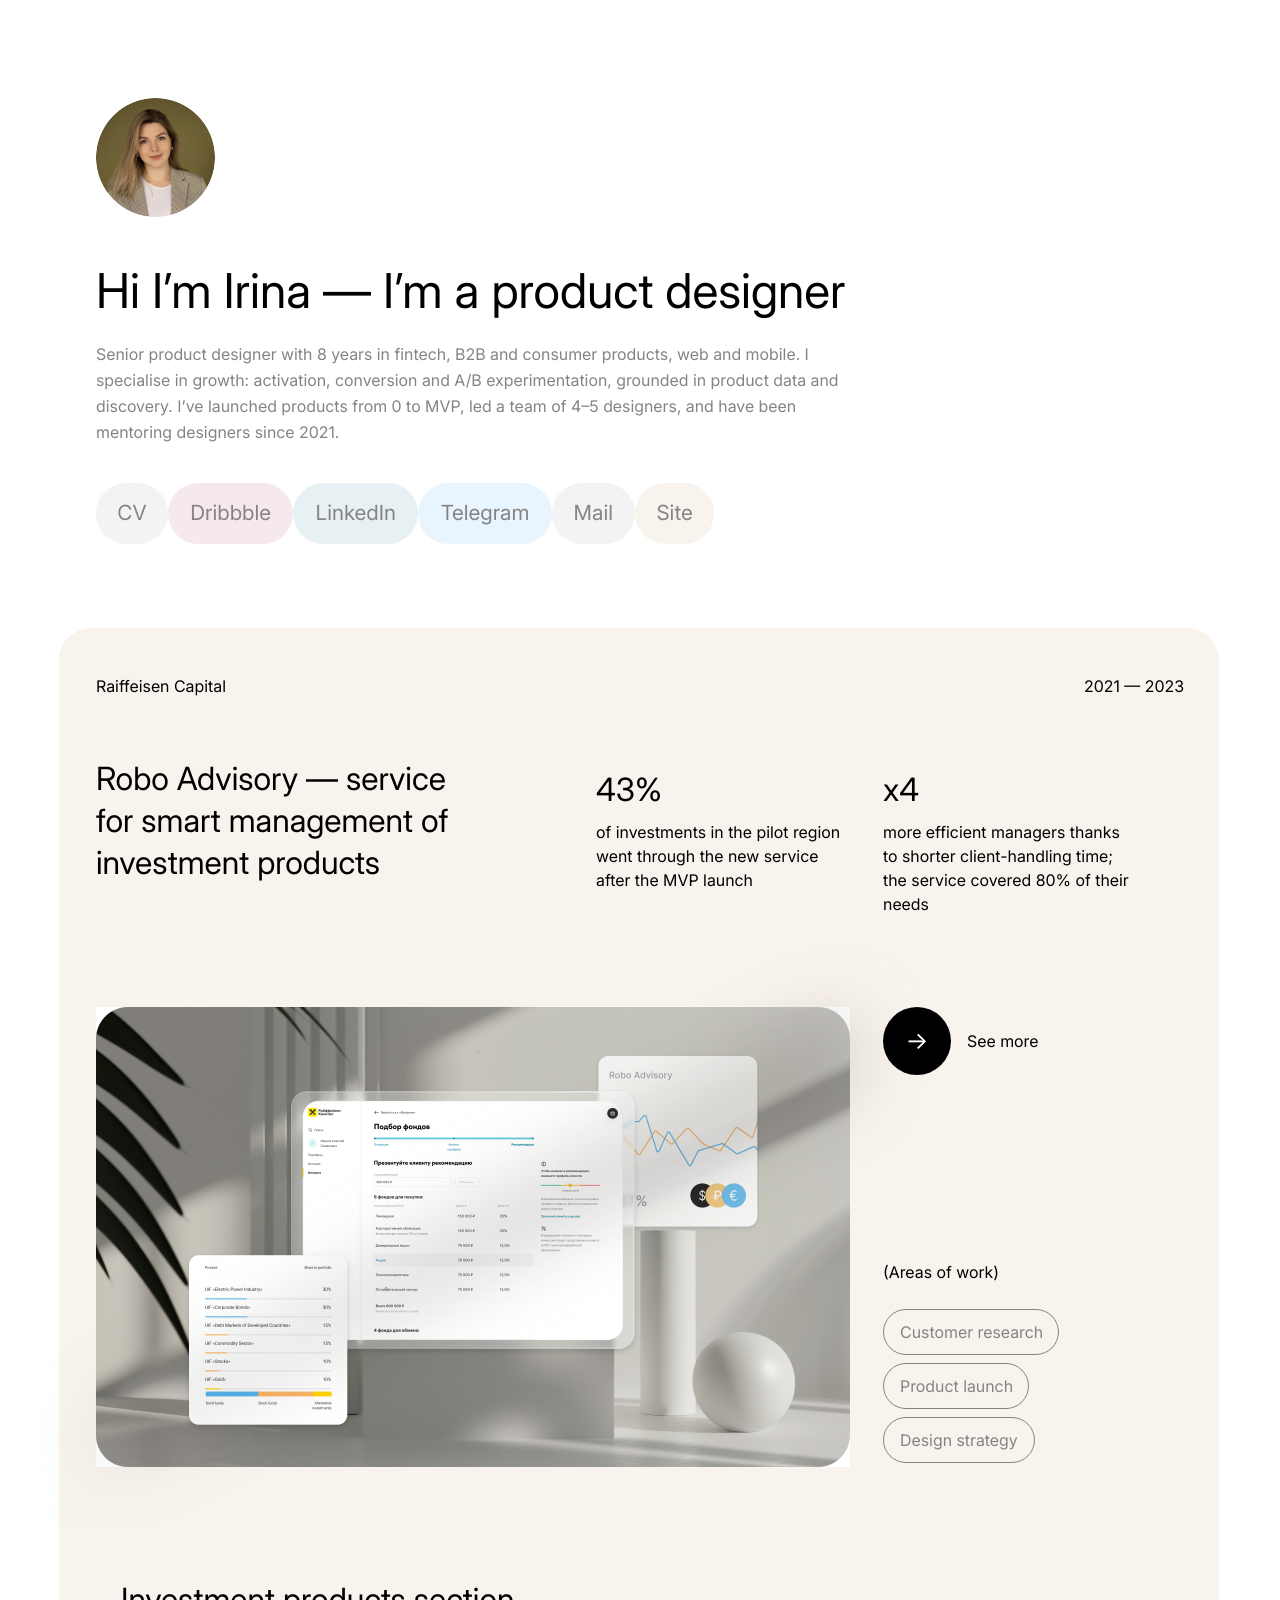
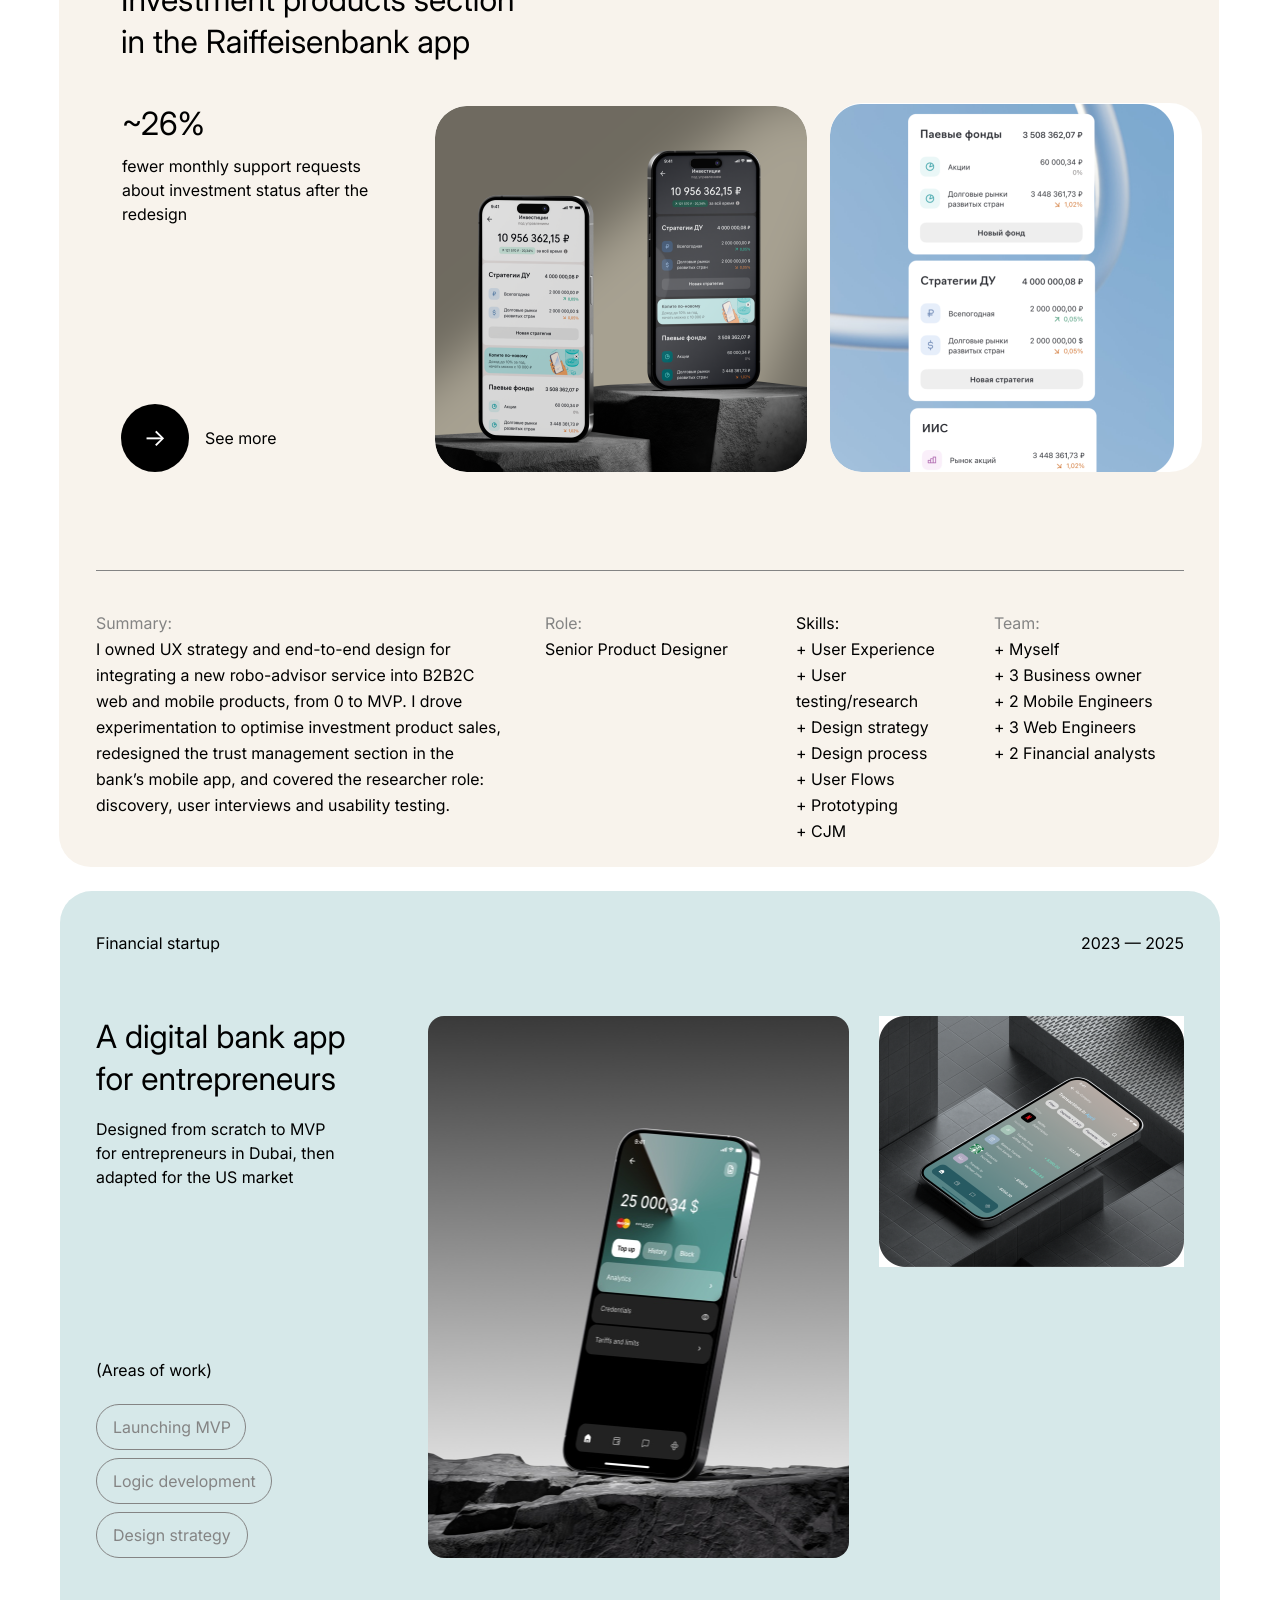
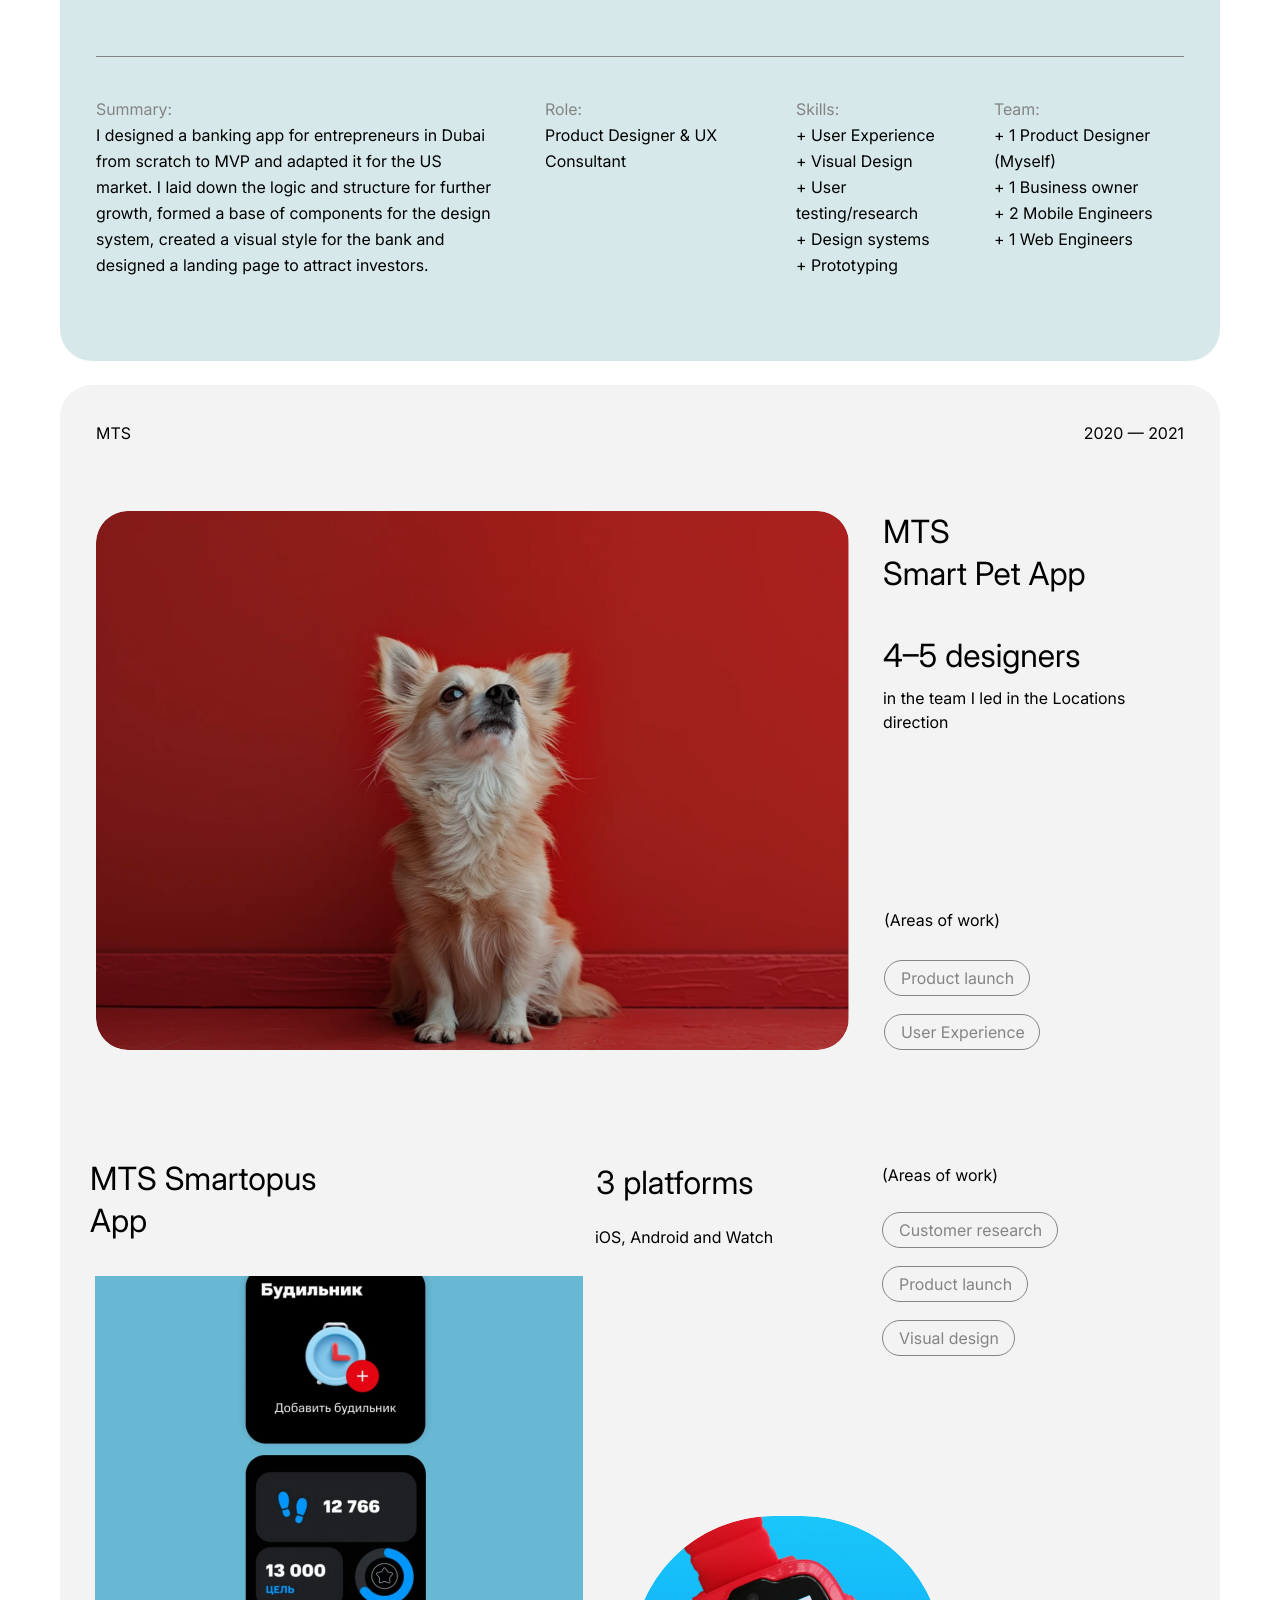
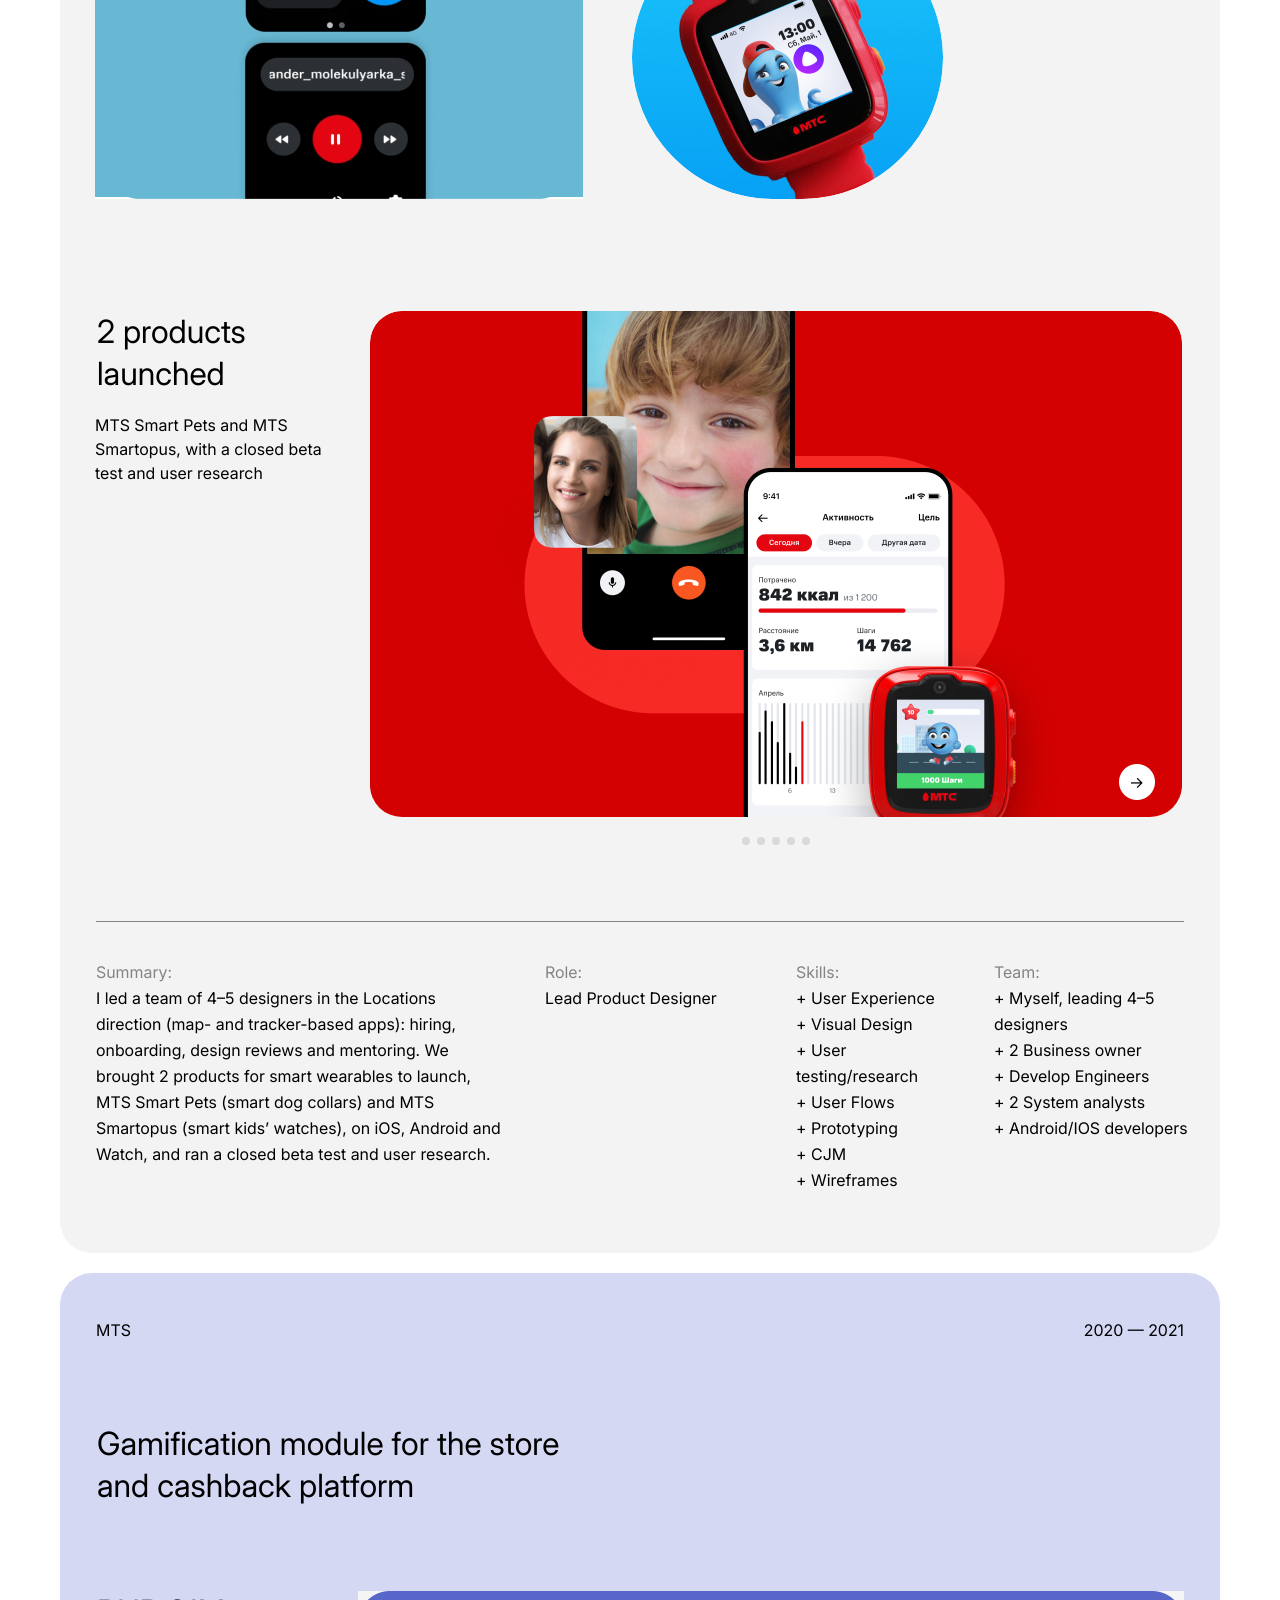
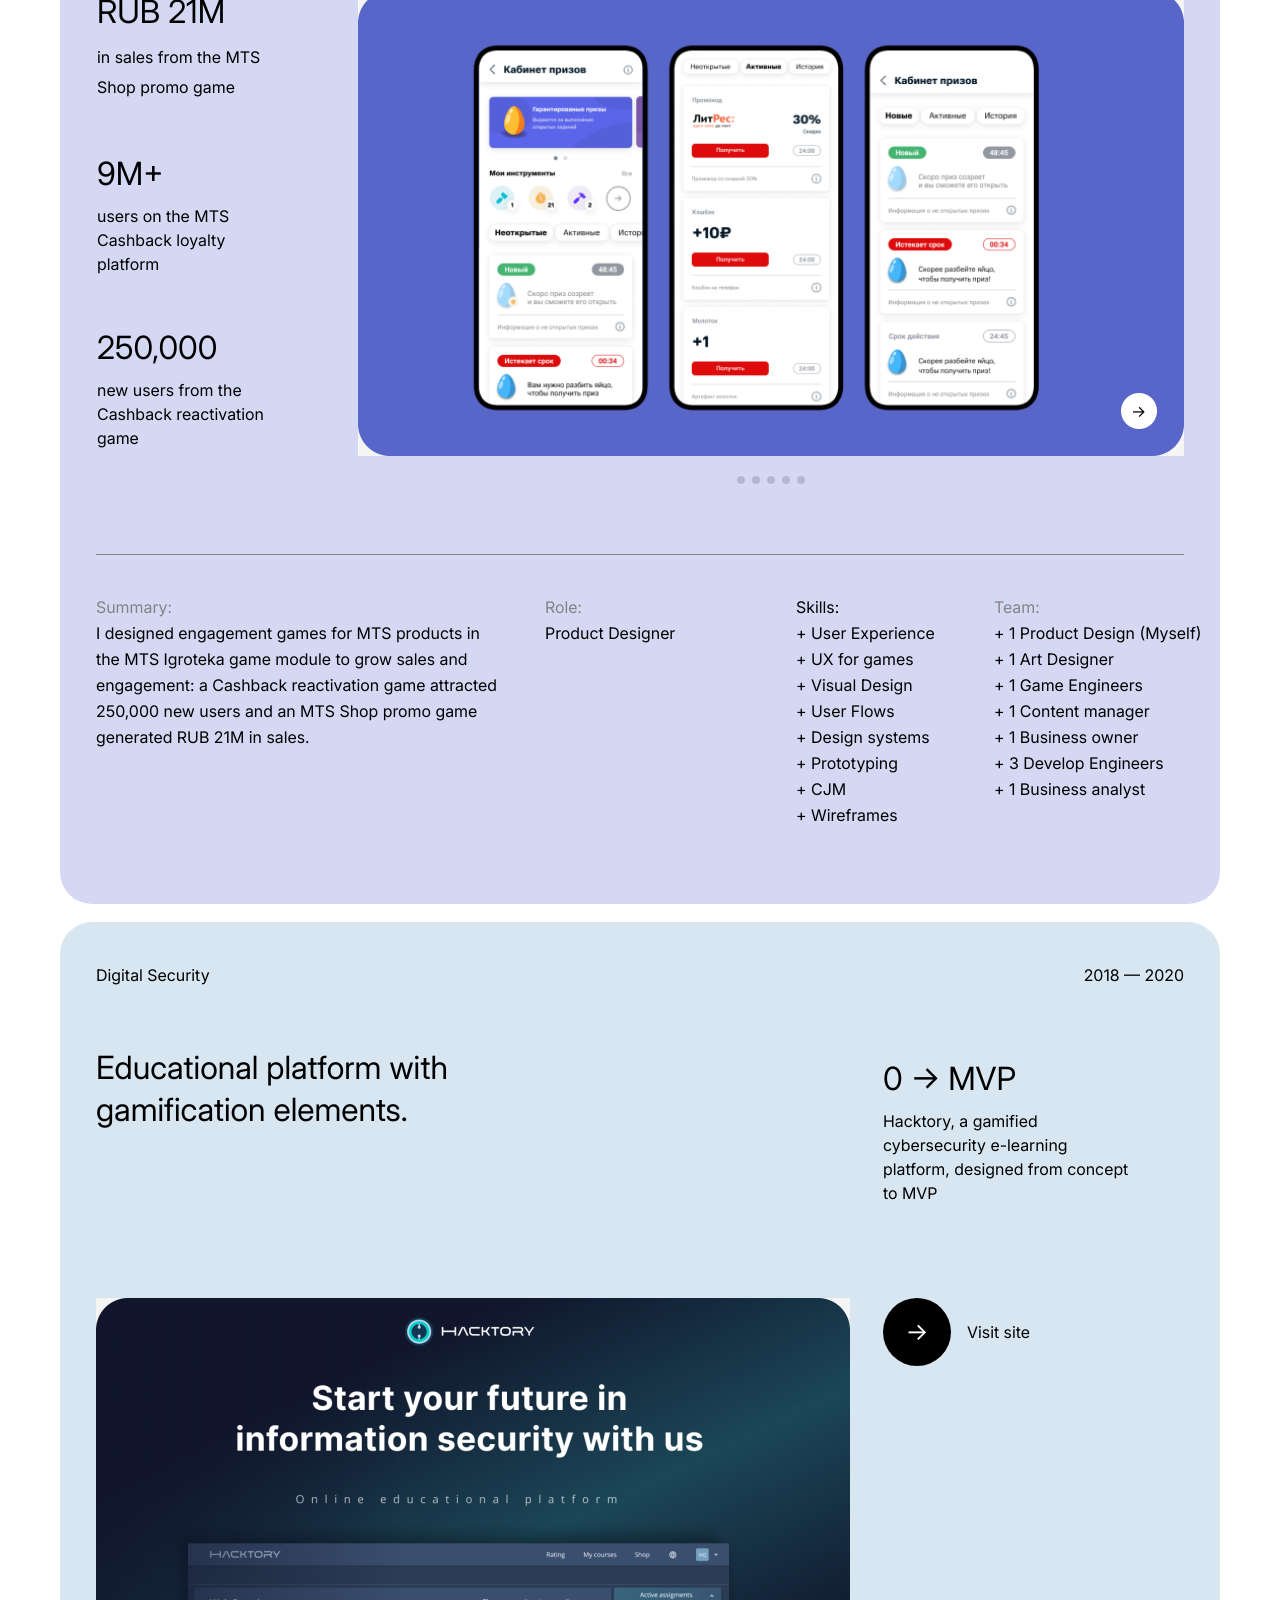
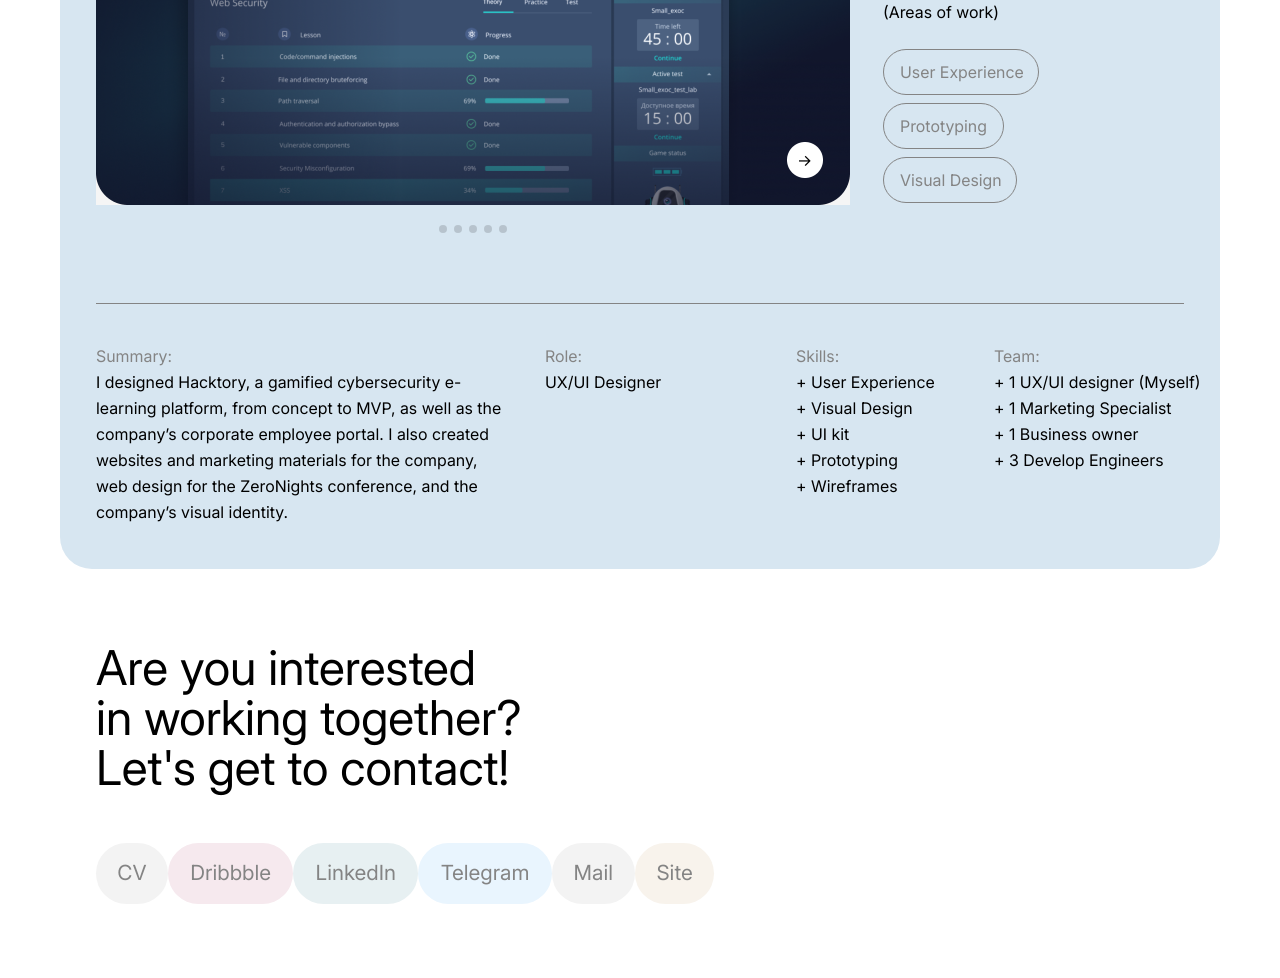
==== index.html @ d759e49b "Update CV page and case texts to match the current CV Co-Authored-By: Claude Opus 5.5 <noreply@anthr" ====
<!doctype html>
<html lang="en">
<head>
<meta charset="utf-8">
<meta name="viewport" content="width=device-width, initial-scale=1">
<title>Irina Sidorova — Product Designer</title>
<meta name="description" content="Portfolio of Irina Sidorova, product designer: Robo Advisory, digital bank for entrepreneurs, MTS Smart Pet & Smartopus, gamification, Hacktory.">
<link rel="preconnect" href="https://fonts.googleapis.com">
<link rel="preconnect" href="https://fonts.gstatic.com" crossorigin>
<link href="https://fonts.googleapis.com/css2?family=Inter:wght@400;700&display=swap" rel="stylesheet">
<link rel="stylesheet" href="styles.css">
</head>
<body>
<main class="page" style="height:8978px">

  <!-- ============ Intro ============ -->
  <img class="img round" src="assets/avatar.png" alt="Irina Sidorova" style="left:56px;top:98px;width:119px;height:119px">
  <h1 class="t t48" style="left:56px;top:270px;width:844px;font-weight:400">Hi I’m Irina — I’m a product designer</h1>
  <p class="t t16-26 grey" style="left:56px;top:341px;width:760px">Senior product designer with 8 years in fintech, B2B and consumer products, web and mobile. I specialise in growth: activation, conversion and A/B experimentation, grounded in product data and discovery. I’ve launched products from 0 to MVP, led a team of 4–5 designers, and have been mentoring designers since 2021.</p>
  <nav class="contacts" style="left:56px;top:483px" aria-label="Contacts">
    <a class="cbtn cv" href="cv.html">CV</a>
    <a class="cbtn dr" href="https://dribbble.com/IR_SID" target="_blank" rel="noopener">Dribbble</a>
    <a class="cbtn li" href="https://www.linkedin.com/in/irina-sidorova-55ba57239/" target="_blank" rel="noopener">LinkedIn</a>
    <a class="cbtn tg" href="https://t.me/ir_sid" target="_blank" rel="noopener">Telegram</a>
    <a class="cbtn ml" href="mailto:salex.iri@gmail.com">Mail</a>
    <a class="cbtn st" href="https://irsid.tilda.ws/portfolio" target="_blank" rel="noopener">Site</a>
  </nav>

  <!-- ============ 1. Raiffeisen Capital — Robo Advisory ============ -->
  <section>
    <div class="card" style="left:19px;top:628px;height:1839px;background:var(--sand)"></div>
    <p class="t t16-42" style="left:56px;top:665px;width:394px">Raiffeisen Capital</p>
    <p class="t t16-42 right" style="left:750px;top:665px;width:394px">2021 — 2023</p>

    <h2 class="t t32" style="left:56px;top:758px;width:394px;font-weight:400">Robo Advisory — service for smart management of investment products</h2>
    <p class="t t32" style="left:556px;top:769px;width:266px">43% </p>
    <p class="t t16" style="left:556px;top:820px;width:252px">of investments in the pilot region went through the new service after the MVP launch</p>
    <p class="t t32" style="left:843px;top:769px;width:393px">х4</p>
    <p class="t t16" style="left:843px;top:820px;width:252px">more efficient managers thanks to shorter client-handling time; the service covered 80% of their needs</p>

    <img class="img" src="assets/robo-hero.png" alt="Robo Advisory interface mockups" style="left:56px;top:1007px;width:754px;height:460px">
    <img class="img" src="assets/robo-hero-gradient.png" alt="" style="left:2.5px;top:926.5px;width:890px;height:623px;pointer-events:none;mix-blend-mode:multiply">

    <a class="more" href="https://www.figma.com/proto/ep5jShKYS725o1rEgnxQGE/Show_portfolio?node-id=1-172&node-type=FRAME&t=AK3Mjo6PVhkjyynP-1&scaling=min-zoom&content-scaling=fixed&page-id=0%3A1&starting-point-node-id=7%3A19&share=1&hide-ui=1" target="_blank" rel="noopener" style="left:843px;top:1007px"><span class="arrow">→</span><span class="label">See more</span></a>

    <p class="t t16-26" style="left:843px;top:1259px;width:478px">(Areas of work)</p>
    <span class="pill" style="left:843px;top:1309px;width:176px">Customer research</span>
    <span class="pill" style="left:843px;top:1363px;width:146px">Product launch</span>
    <span class="pill" style="left:843px;top:1417px;width:152px">Design strategy</span>

    <h2 class="t t32" style="left:81px;top:1579px;width:478px;font-weight:400">Investment products section
in the Raiffeisenbank app</h2>
    <p class="t t32" style="left:82px;top:1703px;width:393px">~26% </p>
    <p class="t t16" style="left:82px;top:1754px;width:252px">fewer monthly support requests about investment status after the redesign</p>
    <a class="more" href="https://www.figma.com/proto/8nCbTV1sJFEw7MQgAPE9Wo/Presentation?node-id=45-17822&t=V4Pueqwybn2O0lqE-1&scaling=min-zoom&content-scaling=fixed&page-id=45%3A17494&starting-point-node-id=7%3A19&show-proto-sidebar=1&hide-ui=1" target="_blank" rel="noopener" style="left:81px;top:2004px"><span class="arrow">→</span><span class="label">See more</span></a>

    <img class="img r32" src="assets/robo-phones.png" alt="Investment section in the Raiffeisen Bank app" style="left:395px;top:1706px;width:372px;height:366px">
    <img class="img r32" src="assets/robo-cards.png" alt="Investment products screens" style="left:790px;top:1703px;width:372px;height:369px">

    <div class="line" style="left:56px;top:2170px;width:1088px"></div>
    <p class="t t16-26" style="left:56px;top:2210px;width:406px"><span class="grey">Summary:
</span>I owned UX strategy and end-to-end design for integrating a new robo-advisor service into B2B2C web and mobile products, from 0 to MVP. I drove experimentation to optimise investment product sales, redesigned the trust management section in the bank’s mobile app, and covered the researcher role: discovery, user interviews and usability testing.</p>
    <p class="t t16-26" style="left:505px;top:2210px;width:206px"><span class="grey">Role:
</span>Senior Product Designer</p>
    <p class="t t16-26" style="left:756px;top:2210px;width:153px">Skills:
+ User Experience
+ User testing/research
+ Design strategy
+ Design process
+ User Flows
+ Prototyping
+ CJM
</p>
    <p class="t t16-26" style="left:954px;top:2210px;width:208px"><span class="grey">Team:
</span>+ Myself
+ 3 Business owner
+ 2 Mobile Engineers
+ 3 Web Engineers
+ 2 Financial analysts
</p>
  </section>

  <!-- ============ 2. Financial startup — Digital bank ============ -->
  <section>
    <div class="card" style="left:20px;top:2491px;height:1070px;background:var(--mint)"></div>
    <p class="t t16-42" style="left:56px;top:2522px;width:394px">Financial startup</p>
    <p class="t t16-42 right" style="left:750px;top:2522px;width:394px">2023 — 2025</p>

    <h2 class="t t32" style="left:56px;top:2616px;width:394px;font-weight:400">A digital bank app
for entrepreneurs</h2>
    <p class="t t16" style="left:56px;top:2717px;width:252px">Designed from scratch to MVP for entrepreneurs in Dubai, then adapted for the US market</p>

    <div class="car fill clip" data-auto="500" style="left:388px;top:2616px;width:421px;height:542px;border-radius:16px;cursor:default" aria-label="Digital bank app mockups">
      <img class="on" src="assets/bank-1.jpg" alt="Digital bank app — Intuitive Banking screen">
      <img src="assets/bank-2.jpg" alt="Digital bank app — account screen">
      <img src="assets/bank-3.jpg" alt="Digital bank app — payments screen">
      <img src="assets/bank-4.jpg" alt="Digital bank app — balance screen">
    </div>

    <div class="a r32" style="left:839px;top:2616px;width:305px;height:251px;background:var(--aqua)"></div>
    <img class="img" src="assets/bank-side.png" alt="Digital bank app mockup" style="left:839px;top:2616px;width:305px;height:251px">

    <p class="t t16-26" style="left:56px;top:2957px;width:478px">(Areas of work)</p>
    <span class="pill" style="left:56px;top:3004px;width:150px">Launching MVP</span>
    <span class="pill" style="left:56px;top:3058px;width:176px">Logic development</span>
    <span class="pill" style="left:56px;top:3112px;width:152px">Design strategy</span>

    <div class="line" style="left:56px;top:3256px;width:1088px"></div>
    <p class="t t16-26" style="left:56px;top:3296px;width:406px"><span class="grey">Summary:
</span>I designed a banking app for entrepreneurs in Dubai from scratch to MVP and adapted it for the US market. I laid down the logic and structure for further growth, formed a base of components for the design system, created a visual style for the bank and designed a landing page to attract investors.</p>
    <p class="t t16-26" style="left:505px;top:3296px;width:206px"><span class="grey">Role:
</span>Product Designer &amp; UX Consultant</p>
    <p class="t t16-26" style="left:756px;top:3296px;width:153px"><span class="grey">Skills:
</span>+ User Experience
+ Visual Design
+ User testing/research
+ Design systems
+ Prototyping</p>
    <p class="t t16-26" style="left:954px;top:3296px;width:208px"><span class="grey">Team:
</span>+ 1 Product Designer (Myself)
+ 1 Business owner
+ 2 Mobile Engineers
+ 1 Web Engineers</p>
  </section>

  <!-- ============ 3. MTS — Smart Pet & Smartopus ============ -->
  <section>
    <div class="card" style="left:20px;top:3585px;height:2468px;background:var(--light)"></div>
    <p class="t t16-42" style="left:56px;top:3612px;width:394px">MTS</p>
    <p class="t t16-42 right" style="left:750px;top:3612px;width:394px">2020 — 2021</p>

    <!-- Figma 155:6560 (video fill). Drop the file in as assets/showreel.mp4; until then the poster frame shows. -->
    <video class="img r32" poster="assets/showreel-poster.png" autoplay muted loop playsinline preload="metadata" aria-label="MTS Smart Pet App showreel" style="left:56px;top:3711px;width:753px;height:539px;object-fit:cover">
      <source src="assets/showreel.mp4" type="video/mp4">
    </video>

    <h2 class="t t32" style="left:843px;top:3711px;width:286px;font-weight:400">MTS
Smart Pet App</h2>
    <p class="t t32" style="left:843px;top:3835px;width:393px">4–5 designers</p>
    <p class="t t16" style="left:843px;top:3886px;width:252px">in the team I led in the Locations direction</p>

    <p class="t t16-26" style="left:844px;top:4107px;width:478px">(Areas of work)</p>
    <span class="pill s" style="left:844px;top:4160px;width:146px">Product launch</span>
    <span class="pill s" style="left:844px;top:4214px;width:156px">User Experience</span>

    <h2 class="t t32" style="left:50px;top:4358px;width:394px;font-weight:400">MTS Smartopus
App</h2>
    <p class="t t32" style="left:556px;top:4362px;width:266px">3 platforms</p>
    <p class="t t16" style="left:555px;top:4425px;width:252px">iOS, Android and Watch</p>

    <p class="t t16-26" style="left:842px;top:4362px;width:478px">(Areas of work)</p>
    <span class="pill s" style="left:842px;top:4412px;width:176px">Customer research</span>
    <span class="pill s" style="left:842px;top:4466px;width:146px">Product launch</span>
    <span class="pill s" style="left:842px;top:4520px;width:133px">Visual design</span>

    <img class="img" src="assets/smartopus-cards.png" alt="MTS Smartopus app cards" style="left:55px;top:4476px;width:488px;height:523px">
    <!-- Figma 155:6562 (video fill) under two blue side panels 155:6563 / 155:6564.
         Drop the file in as assets/smartopus-cards.mp4; until then the still image above shows through. -->
    <video class="img r32" autoplay muted loop playsinline preload="metadata" aria-hidden="true" style="left:67px;top:4476px;width:464px;height:523px;object-fit:cover">
      <source src="assets/smartopus-cards.mp4" type="video/mp4">
    </video>
    <div class="a" style="left:55px;top:4476px;width:140px;height:521px;background:#67b8d3"></div>
    <div class="a" style="left:403px;top:4476px;width:140px;height:521px;background:#67b8d3"></div>
    <img class="img" src="assets/smartpet-watch.png" alt="Smart baby watch" style="left:592px;top:4716px;width:311px;height:283px;border-radius:214.9px">

    <p class="t t32" style="left:57px;top:5111px;width:266px">2 products launched</p>
    <p class="t t16" style="left:55px;top:5213px;width:252px">MTS Smart Pets and MTS Smartopus, with a closed beta test and user research</p>

    <div class="car clip" style="left:330px;top:5111px;width:812px;height:506px;border-radius:32px" aria-label="MTS Smartopus screens, click to see more">
      <img class="on" src="assets/smartopus-1.png" alt="MTS Smartopus screens 1" style="width:812px;height:516px">
      <img src="assets/smartopus-2.png" alt="MTS Smartopus screens 2" style="width:812px;height:516px">
      <img src="assets/smartopus-3.png" alt="MTS Smartopus screens 3" style="width:816px;height:516px">
    </div>
    <div class="dots light" style="left:702px;top:5637px"><i></i><i></i><i></i><i></i><i></i></div>

    <div class="line" style="left:56px;top:5721px;width:1088px"></div>
    <p class="t t16-26" style="left:56px;top:5759px;width:406px"><span class="grey">Summary:
</span>I led a team of 4–5 designers in the Locations direction (map- and tracker-based apps): hiring, onboarding, design reviews and mentoring. We brought 2 products for smart wearables to launch, MTS Smart Pets (smart dog collars) and MTS Smartopus (smart kids’ watches), on iOS, Android and Watch, and ran a closed beta test and user research.</p>
    <p class="t t16-26" style="left:505px;top:5759px;width:206px"><span class="grey">Role:
</span>Lead Product Designer</p>
    <p class="t t16-26" style="left:756px;top:5759px;width:153px"><span class="grey">Skills:
</span>+ User Experience
+ Visual Design
+ User testing/research
+ User Flows
+ Prototyping
+ CJM
+ Wireframes</p>
    <p class="t t16-26" style="left:954px;top:5759px;width:208px"><span class="grey">Team:
</span>+ Myself, leading 4–5 designers
+ 2 Business owner
+ Develop Engineers
+ 2 System analysts
+ Android/IOS developers</p>
  </section>

  <!-- ============ 4. MTS — Gamification ============ -->
  <section>
    <div class="card" style="left:20px;top:6073px;height:1231px;background:var(--lilac)"></div>
    <p class="t t16-42" style="left:56px;top:6109px;width:394px">MTS</p>
    <p class="t t16-42 right" style="left:750px;top:6109px;width:394px">2020 — 2021</p>

    <h2 class="t t32" style="left:57px;top:6223px;width:522px;font-weight:400">Gamification module for the store and cashback platform</h2>
    <p class="t t32" style="left:57px;top:6391px;width:185px">RUB 21M</p>
    <p class="t t16-30" style="left:57px;top:6442px;width:199px">in sales from the MTS Shop promo game</p>
    <p class="t t32" style="left:57px;top:6553px;width:273px">9M+</p>
    <p class="t t16" style="left:57px;top:6604px;width:175px">users on the MTS Cashback loyalty platform</p>
    <p class="t t32" style="left:57px;top:6727px;width:273px">250,000</p>
    <p class="t t16" style="left:57px;top:6778px;width:175px">new users from the Cashback reactivation game</p>

    <div class="car" style="left:318px;top:6391px;width:826px;height:465px" aria-label="Gamification screens, click to see more">
      <img class="on" src="assets/game-1.png" alt="Gamification module screens 1" style="width:826px;height:465px">
      <img src="assets/game-2.png" alt="Gamification module screens 2" style="width:826px;height:465px">
      <img src="assets/game-3.png" alt="Gamification module screens 3" style="width:826px;height:464px">
      <img src="assets/game-4.png" alt="Gamification module screens 4" style="width:826px;height:465px">
      <img src="assets/game-5.png" alt="Gamification module screens 5" style="width:826px;height:465px">
      <img src="assets/game-6.png" alt="Gamification module screens 6" style="width:826px;height:465px">
    </div>
    <div class="dots" style="left:697px;top:6876px"><i></i><i></i><i></i><i></i><i></i></div>

    <div class="line" style="left:56px;top:6954px;width:1088px"></div>
    <p class="t t16-26" style="left:56px;top:6994px;width:406px"><span class="grey">Summary:
</span>I designed engagement games for MTS products in the MTS Igroteka game module to grow sales and engagement: a Cashback reactivation game attracted 250,000 new users and an MTS Shop promo game generated RUB 21M in sales.</p>
    <p class="t t16-26" style="left:505px;top:6994px;width:206px"><span class="grey">Role:
</span>Product Designer</p>
    <p class="t t16-26" style="left:756px;top:6994px;width:153px">Skills:
+ User Experience
+ UX for games
+ Visual Design
+ User Flows
+ Design systems
+ Prototyping
+ CJM
+ Wireframes</p>
    <p class="t t16-26" style="left:954px;top:6994px;width:213px"><span class="grey">Team:
</span>+ 1 Product Design (Myself)
+ 1 Art Designer
+ 1 Game Engineers<span class="grey">
</span>+ 1 Content manager 
+ 1 Business owner
+ 3 Develop Engineers
+ 1 Business analyst
</p>
  </section>

  <!-- ============ 5. Digital Security — Hacktory ============ -->
  <section>
    <div class="card" style="left:20px;top:7322px;height:1247px;background:var(--sky)"></div>
    <p class="t t16-42" style="left:56px;top:7354px;width:394px">Digital Security</p>
    <p class="t t16-42 right" style="left:750px;top:7354px;width:394px">2018 — 2020</p>

    <h2 class="t t32" style="left:56px;top:7447px;width:394px;font-weight:400">Educational platform with gamification elements.</h2>
    <p class="t t32" style="left:843px;top:7458px;width:301px">0 → MVP</p>
    <p class="t t16" style="left:843px;top:7509px;width:252px">Hacktory, a gamified cybersecurity e-learning platform, designed from concept to MVP</p>

    <div class="car" style="left:56px;top:7698px;width:754px;height:507px" aria-label="Hacktory screens, click to see more">
      <img class="on" src="assets/hack-1.png" alt="Hacktory platform 1" style="width:754px;height:507px">
      <img src="assets/hack-2.png" alt="Hacktory platform 2" style="width:754px;height:509px">
      <img src="assets/hack-3.png" alt="Hacktory platform 3" style="width:754px;height:507px">
      <img src="assets/hack-4.png" alt="Hacktory platform 4" style="width:754px;height:507px">
      <img src="assets/hack-5.png" alt="Hacktory platform 5" style="width:754px;height:507px">
      <img src="assets/hack-6.png" alt="Hacktory platform 6" style="width:754px;height:507px">
      <img src="assets/hack-7.png" alt="Hacktory platform 7" style="width:754px;height:507px">
      <img src="assets/hack-8.png" alt="Hacktory platform 8" style="width:754px;height:507px">
    </div>
    <div class="dots" style="left:399px;top:8225px"><i></i><i></i><i></i><i></i><i></i></div>

    <a class="more" href="https://hacktory.ai/" target="_blank" rel="noopener" style="left:843px;top:7698px"><span class="arrow">→</span><span class="label">Visit site</span></a>

    <p class="t t16-26" style="left:843px;top:7999px;width:478px">(Areas of work)</p>
    <span class="pill" style="left:843px;top:8049px;width:156px">User Experience</span>
    <span class="pill" style="left:843px;top:8103px;width:121px">Prototyping</span>
    <span class="pill" style="left:843px;top:8157px;width:134px">Visual Design</span>

    <div class="line" style="left:56px;top:8303px;width:1088px"></div>
    <p class="t t16-26" style="left:56px;top:8343px;width:406px"><span class="grey">Summary:
</span>I designed Hacktory, a gamified cybersecurity e-learning platform, from concept to MVP, as well as the company’s corporate employee portal. I also created websites and marketing materials for the company, web design for the ZeroNights conference, and the company’s visual identity.</p>
    <p class="t t16-26" style="left:505px;top:8343px;width:206px"><span class="grey">Role:
</span>UX/UI Designer</p>
    <p class="t t16-26" style="left:756px;top:8343px;width:153px"><span class="grey">Skills:
</span>+ User Experience
+ Visual Design
+ UI kit
+ Prototyping
+ Wireframes</p>
    <p class="t t16-26" style="left:954px;top:8343px;width:208px"><span class="grey">Team:
</span>+ 1 UX/UI designer (Myself)
+ 1 Marketing Specialist
+ 1 Business owner
+ 3 Develop Engineers</p>
  </section>

  <!-- ============ Footer CTA ============ -->
  <h2 class="t" style="left:56px;top:8643px;width:529px;font-size:48px;line-height:50px;font-weight:400">Are you interested
in working together? Let's get to contact!</h2>
  <nav class="contacts" style="left:56px;top:8843px" aria-label="Contacts">
    <a class="cbtn cv" href="cv.html">CV</a>
    <a class="cbtn dr" href="https://dribbble.com/IR_SID" target="_blank" rel="noopener">Dribbble</a>
    <a class="cbtn li" href="https://www.linkedin.com/in/irina-sidorova-55ba57239/" target="_blank" rel="noopener">LinkedIn</a>
    <a class="cbtn tg" href="https://t.me/ir_sid" target="_blank" rel="noopener">Telegram</a>
    <a class="cbtn ml" href="mailto:salex.iri@gmail.com">Mail</a>
    <a class="cbtn st" href="https://irsid.tilda.ws/portfolio" target="_blank" rel="noopener">Site</a>
  </nav>
</main>
<script src="script.js"></script>
</body>
</html>
---- styles.css ----
/* CVfolio — Irina Sidorova. Built 1:1 from Figma file CVfolio_Ir_Sid
   (frames "Work" 155:6259 and 155:6601). Layout is a fixed 1200px canvas,
   scaled down to fit narrower screens like the Figma prototype ("min-zoom"). */

:root {
  --black: #000000;
  --grey: #848484;
  --sand: #f8f3ec;
  --mint: #d6e8e9;
  --light: #f3f3f3;
  --lilac: #d4d8f3;
  --sky: #d7e6f1;
  --aqua: #e0fdfd;
  --divider-cv: #f6f6f6;
  --z: 1;
}

* { box-sizing: border-box; margin: 0; padding: 0; }

html, body { background: #ffffff; }

body {
  font-family: "Inter", system-ui, sans-serif;
  font-weight: 400;
  color: var(--black);
  -webkit-font-smoothing: antialiased;
  -moz-osx-font-smoothing: grayscale;
  text-rendering: geometricPrecision;
  overflow-x: hidden;
}

a { color: inherit; }

.page {
  position: relative;
  width: 1200px;
  margin: 0 auto;
  zoom: var(--z);
  overflow: hidden; /* some Figma text boxes are wider than the 1200px frame */
}

.a { position: absolute; }

/* ---------- Text ---------- */
.t { position: absolute; white-space: pre-wrap; overflow-wrap: break-word; }
.t16 { font-size: 16px; line-height: 24px; }
.t16-26 { font-size: 16px; line-height: 26px; }
.t16-30 { font-size: 16px; line-height: 30px; }
.t16-42 { font-size: 16px; line-height: 42px; }
.t32 { font-size: 32px; line-height: 42px; }
.t48 { font-size: 48px; line-height: 42px; }
.grey { color: var(--grey); }
.right { text-align: right; }
b, .b { font-weight: 700; }

/* ---------- Section cards ---------- */
.card { position: absolute; width: 1160px; border-radius: 32px; }

/* ---------- Divider ---------- */
.line { position: absolute; height: 0; border-top: 1px solid var(--grey); }

/* ---------- Pills "(Areas of work)" ---------- */
.pill {
  position: absolute;
  display: flex;
  align-items: center;
  height: 46px;
  padding: 0 16px;
  border: 1px solid var(--grey);
  border-radius: 32px;
  font-size: 16px;
  line-height: 30px;
  color: var(--grey);
  white-space: nowrap;
}
.pill.s { height: 36px; }

/* ---------- Contact buttons (CV / Dribbble / LinkedIn / Telegram / Mail / Site) ---------- */
.contacts { position: absolute; display: flex; align-items: center; height: 60.87px; }
.cbtn {
  display: flex;
  align-items: center;
  justify-content: center;
  height: 60.87px;
  padding: 10.435px 20.87px;
  border-radius: 41.739px;
  font-size: 20.87px;
  line-height: 39.13px;
  color: var(--grey);
  text-decoration: none;
  white-space: nowrap;
  flex-shrink: 0;
}
.cbtn:hover, .cbtn:focus-visible { color: #ffffff; outline: none; }
.cbtn.cv { width: 71.74px; background: #f3f3f3; }
.cbtn.cv:hover, .cbtn.cv:focus-visible { background: #000000; }
.cbtn.dr { width: 125.74px; background: #f6e9ee; }
.cbtn.dr:hover, .cbtn.dr:focus-visible { background: #e94c89; }
.cbtn.li { width: 124.74px; background: #e7f0f2; }
.cbtn.li:hover, .cbtn.li:focus-visible { background: #0365c7; }
.cbtn.tg { width: 133.74px; background: #e9f5fe; }
.cbtn.tg:hover, .cbtn.tg:focus-visible { background: #2db9ff; }
.cbtn.ml { width: 82.74px; background: #f3f3f3; }
.cbtn.ml:hover, .cbtn.ml:focus-visible { background: #000000; }
.cbtn.st { width: 79.74px; background: #f8f3ec; }
.cbtn.st:hover, .cbtn.st:focus-visible { background: #ffc26e; }

/* ---------- Round arrow link ("See more", "Visit site", "Back to portfolio") ---------- */
.more {
  position: absolute;
  display: flex;
  align-items: center;
  gap: 16px;
  height: 68px;
  text-decoration: none;
  color: var(--black);
}
.more .arrow {
  display: flex;
  align-items: center;
  justify-content: center;
  width: 68px;
  height: 68px;
  border-radius: 47px;
  background: #000000;
  color: #ffffff;
  font-size: 24px;
  line-height: 30px;
  flex-shrink: 0;
}
.more:hover .arrow, .more:focus-visible .arrow { background: #ffffff; color: #000000; }
.more:focus-visible { outline: none; }
.more .label { font-size: 16px; line-height: 24px; white-space: nowrap; }
.more.back .label { line-height: 42px; }

/* ---------- Images ---------- */
.img { position: absolute; display: block; }
.r32 { border-radius: 32px; }
.round { border-radius: 50%; object-fit: cover; }

/* ---------- Carousels (prototype "change to" variants) ---------- */
.car { position: absolute; cursor: pointer; user-select: none; -webkit-user-select: none; }
.car img { position: absolute; left: 0; top: 0; display: none; }
.car img.on { display: block; }
.car.clip { overflow: hidden; }
.car.fill img { width: 100%; height: 100%; object-fit: cover; }

/* ---------- Dots under carousels ---------- */
.dots { position: absolute; display: flex; gap: 7px; height: 8px; }
.dots i { display: block; width: 8px; height: 8px; border-radius: 50%; background: rgba(0, 0, 0, 0.15); }
.dots.light i { background: #d9d9d9; }

/* ---------- CV page ---------- */
.cv-line { position: absolute; width: 1058px; height: 0; border-top: 2.6365px solid var(--divider-cv); }
.cv-h2 { font-size: 48px; line-height: 47.457px; font-weight: 700; }
.cv-h2s { font-size: 47.457px; line-height: 47.457px; font-weight: 700; }
.cv-job { font-size: 26.365px; line-height: 47.457px; font-weight: 700; }
.cv-date { font-size: 21.092px; line-height: 29.002px; color: var(--grey); white-space: nowrap; }
.cv-p { font-size: 18.456px; line-height: 23.729px; }
.cv-p a, .cv-job a { text-decoration: underline; text-underline-offset: 3px; }
.cv-p a:hover, .cv-job a:hover { color: var(--grey); }
.c1 { color: #010101; }
.c2 { color: #020202; }

/* ---------- CV page in document flow (texts follow the PDF CV) ---------- */
.cv-flow { padding: 0 71px 64px 56px; }
.cv-flow > .more, .cv-flow > .contacts, .cv-flow .cv-foot .more, .cv-flow .cv-foot .contacts { position: relative; }
.cv-flow .cv-line { position: relative; margin: 42px 0; }
.cv-top { margin-top: 30px; }
.cv-name { width: 844px; margin-top: 46px; font-size: 48px; line-height: 52px; font-weight: 700; }
.cv-sub { margin-top: 6px; }
.cv-lead { width: 844px; margin-top: 20px; }
.cv-open { margin-top: 12px; }
.cv-flow > .contacts { margin-top: 32px; }
.cv-flow .cv-h2 { margin-bottom: 8px; }
.cv-job-block { margin-top: 40px; }
.cv-flow .cv-line + .cv-job-block { margin-top: 0; }
.cv-row { display: grid; grid-template-columns: 567px 482px; column-gap: 24px; margin-top: 11px; }
.cv-row .cv-p + .cv-p { margin-top: 12px; }
.cv-list { list-style: none; margin-top: 12px; }
.cv-list li { position: relative; padding-left: 22px; }
.cv-list li + li { margin-top: 10px; }
.cv-list li::before { content: "—"; position: absolute; left: 0; }
.cv-bottom { margin-top: 0; }
.cv-bottom .cv-h2s { margin: 0 0 28px; }
.cv-bottom .cv-p { white-space: pre-wrap; }
.cv-bottom .cv-p + .cv-h2s { margin-top: 56px; }
.cv-bottom .cv-p + .cv-p { margin-top: 20px; }
.cv-foot { display: flex; justify-content: space-between; align-items: center; margin-top: 72px; }
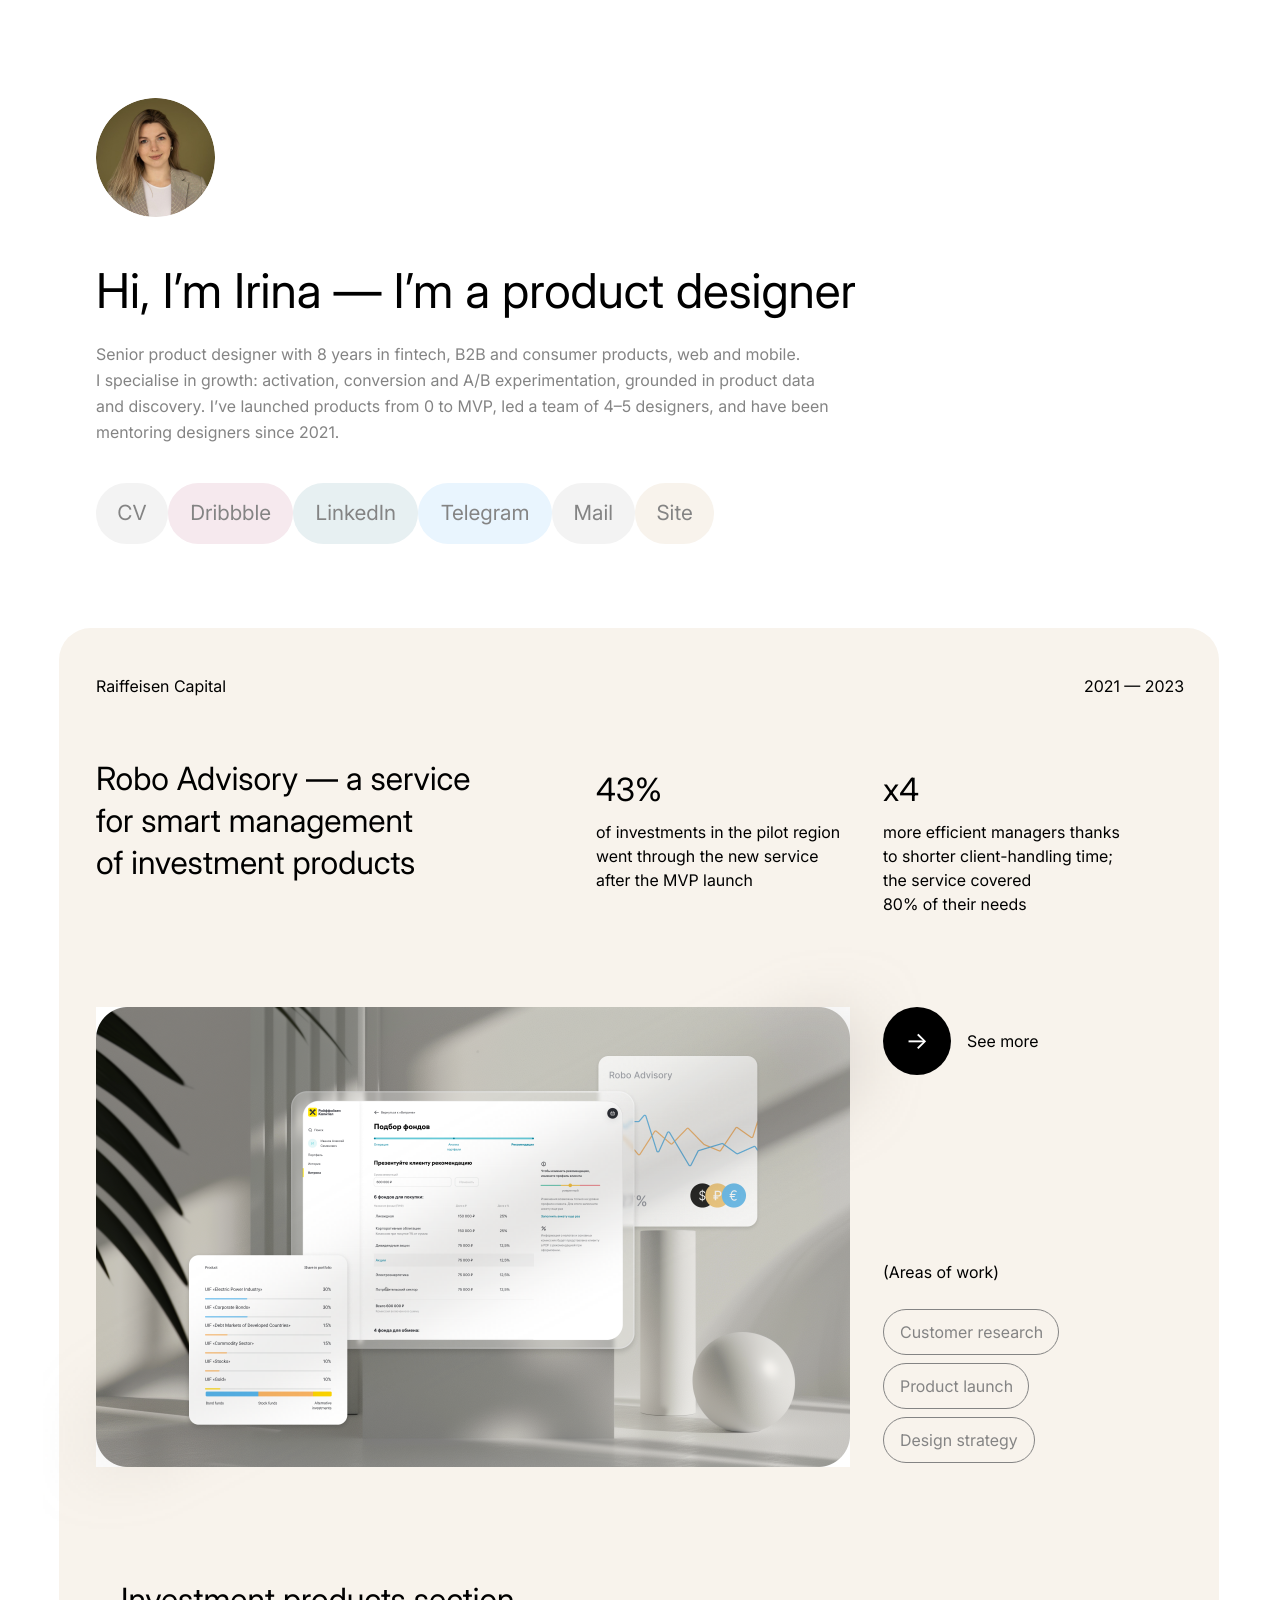
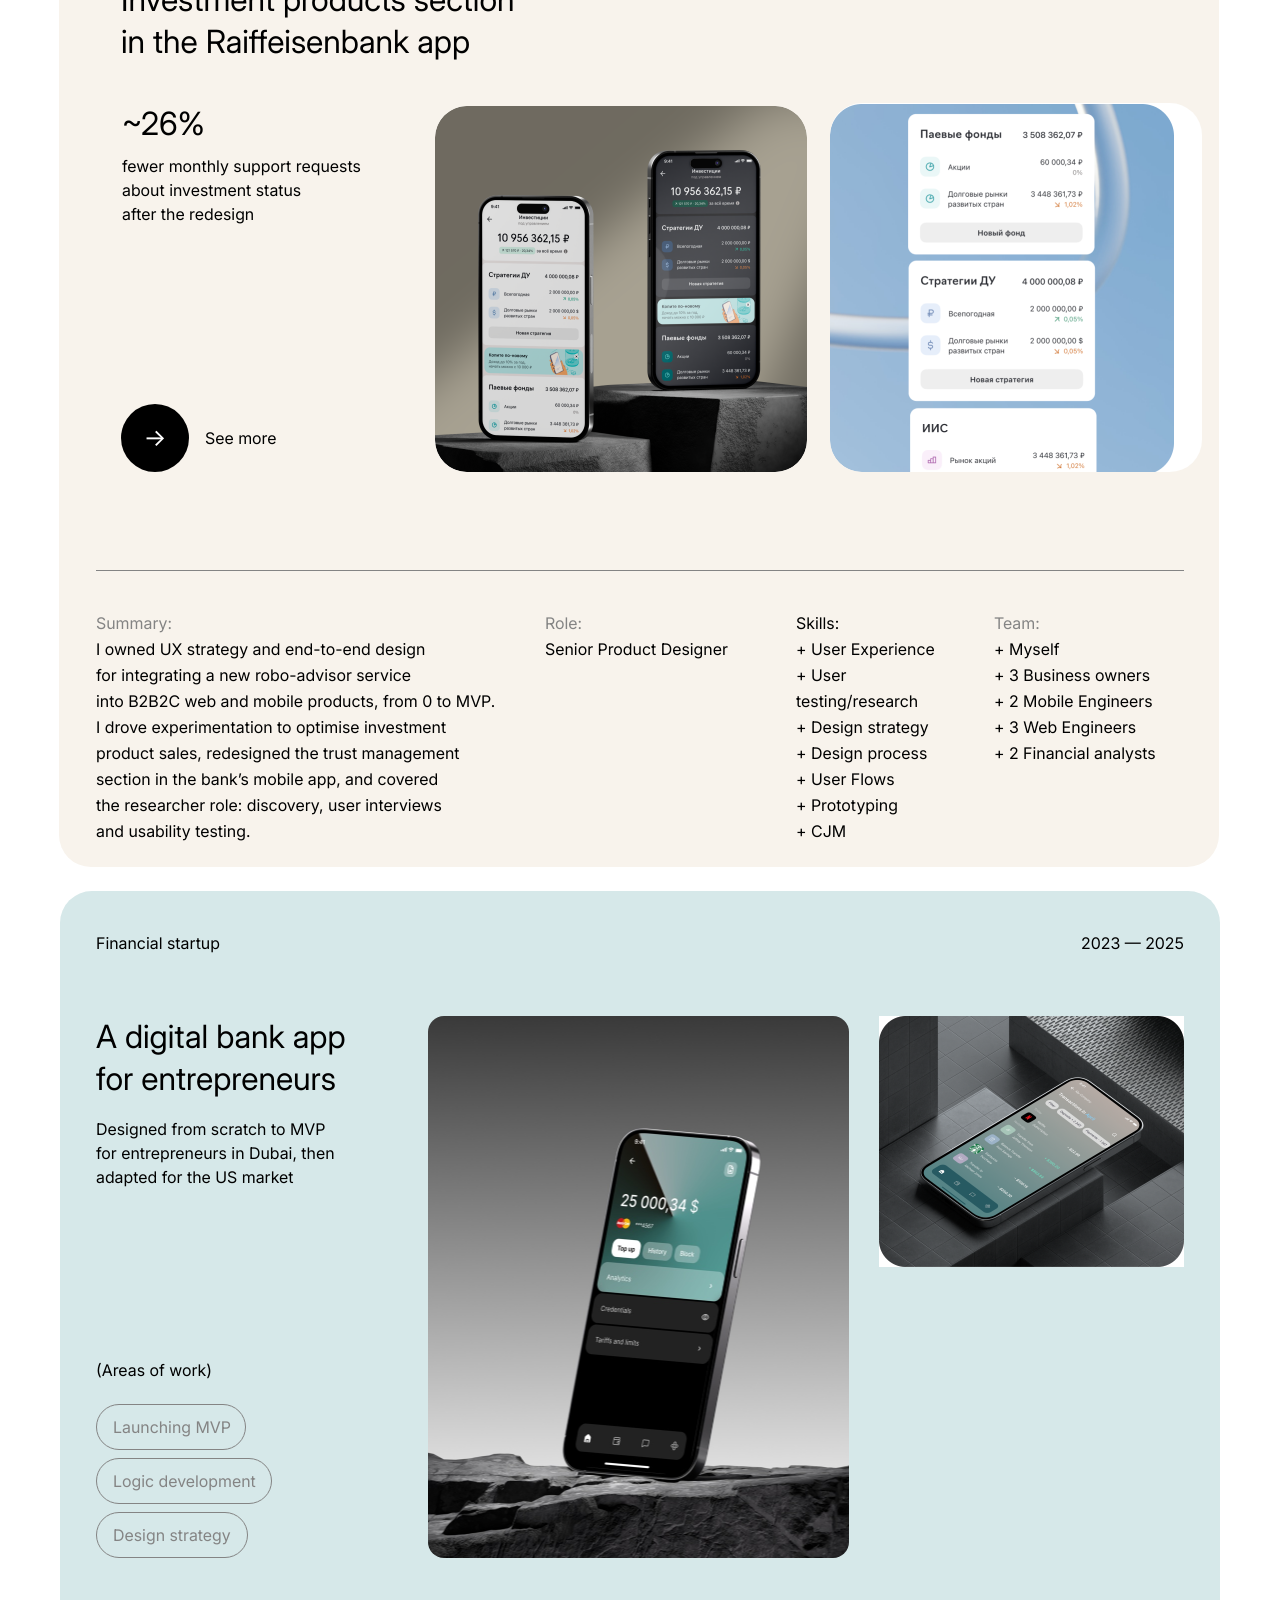
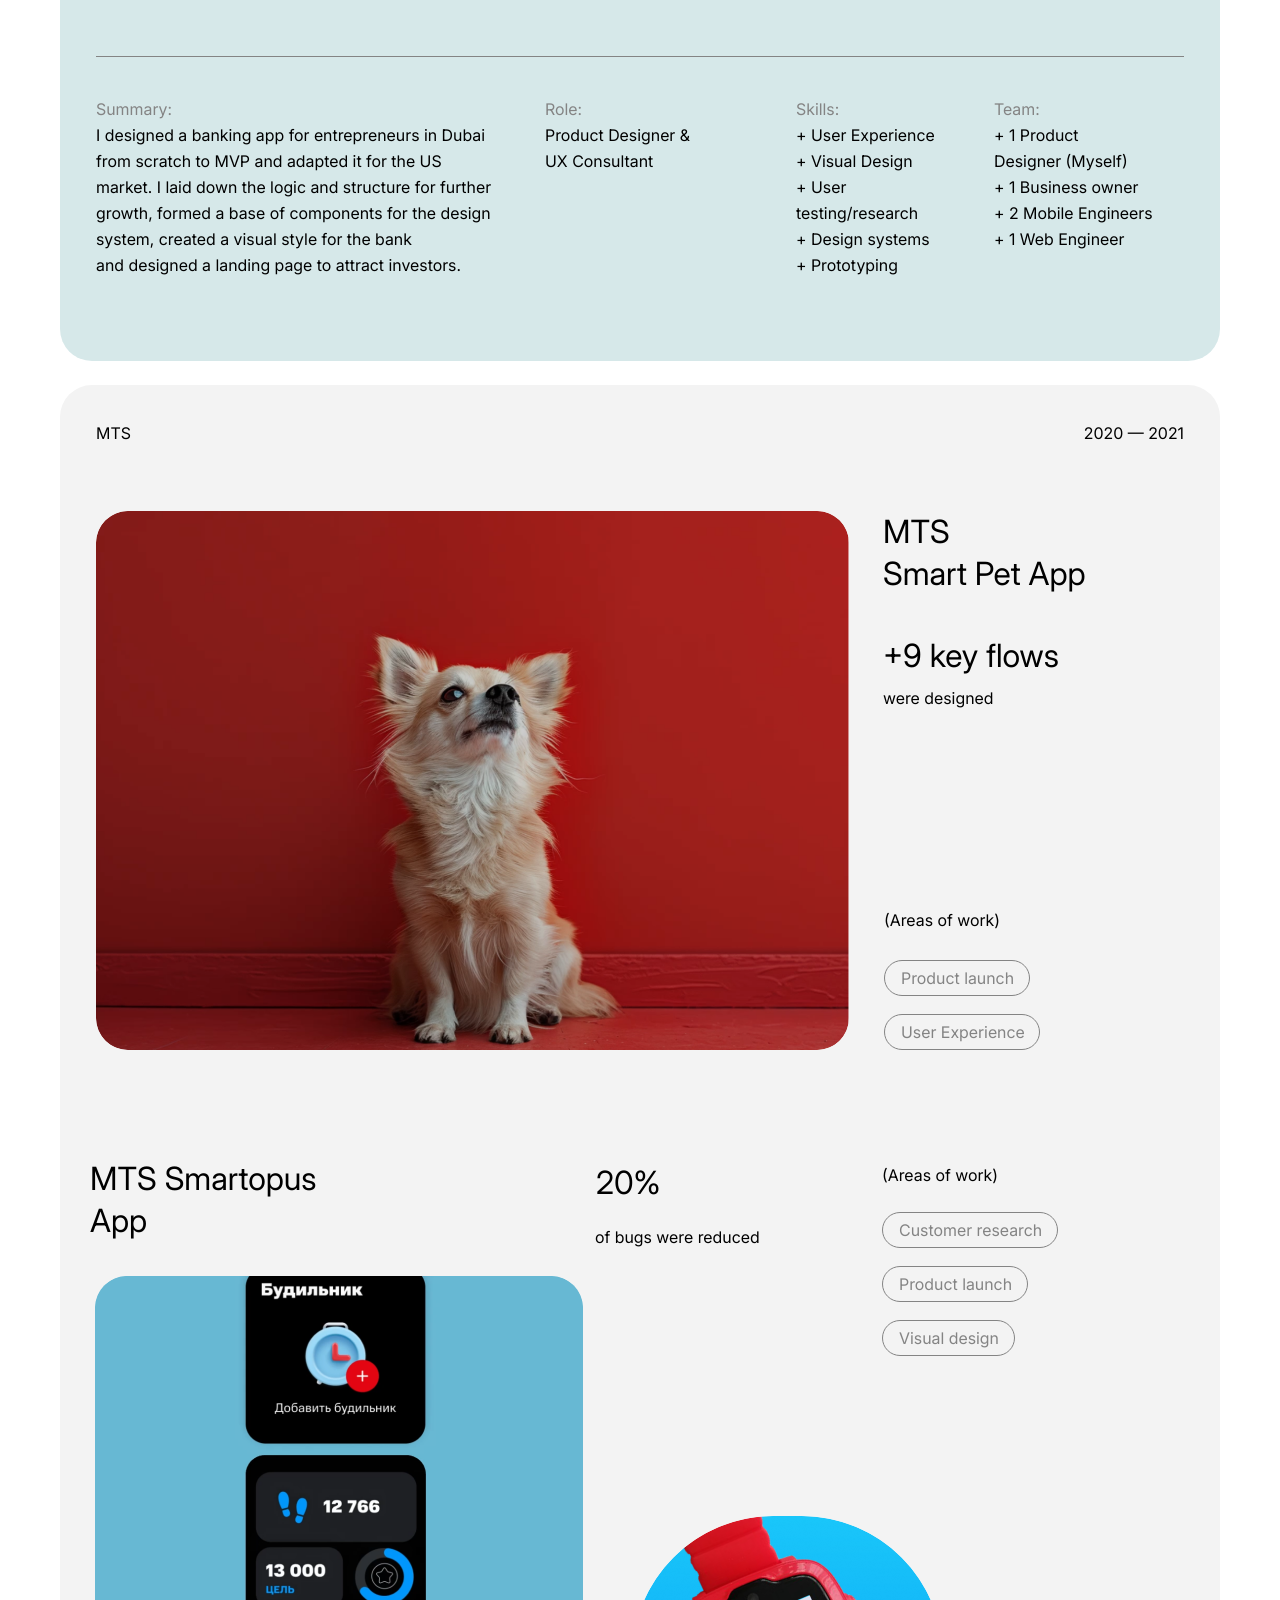
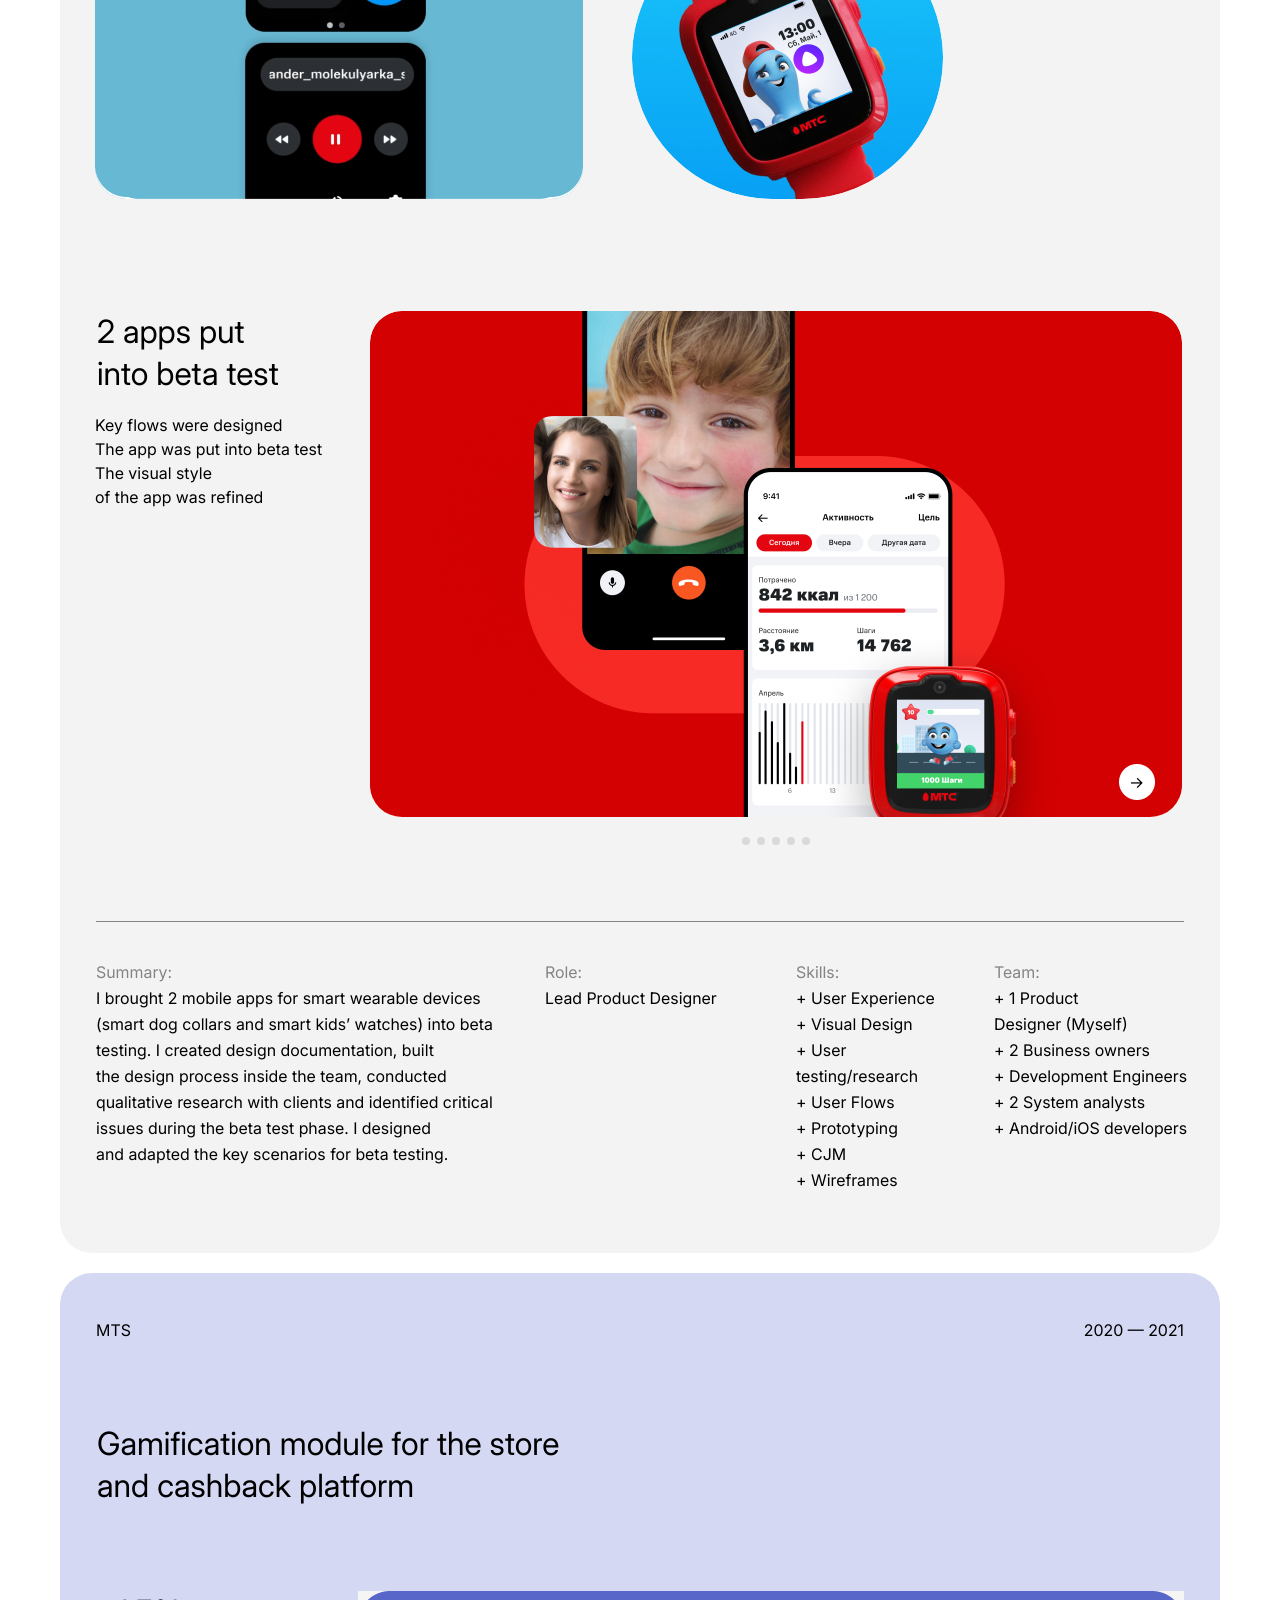
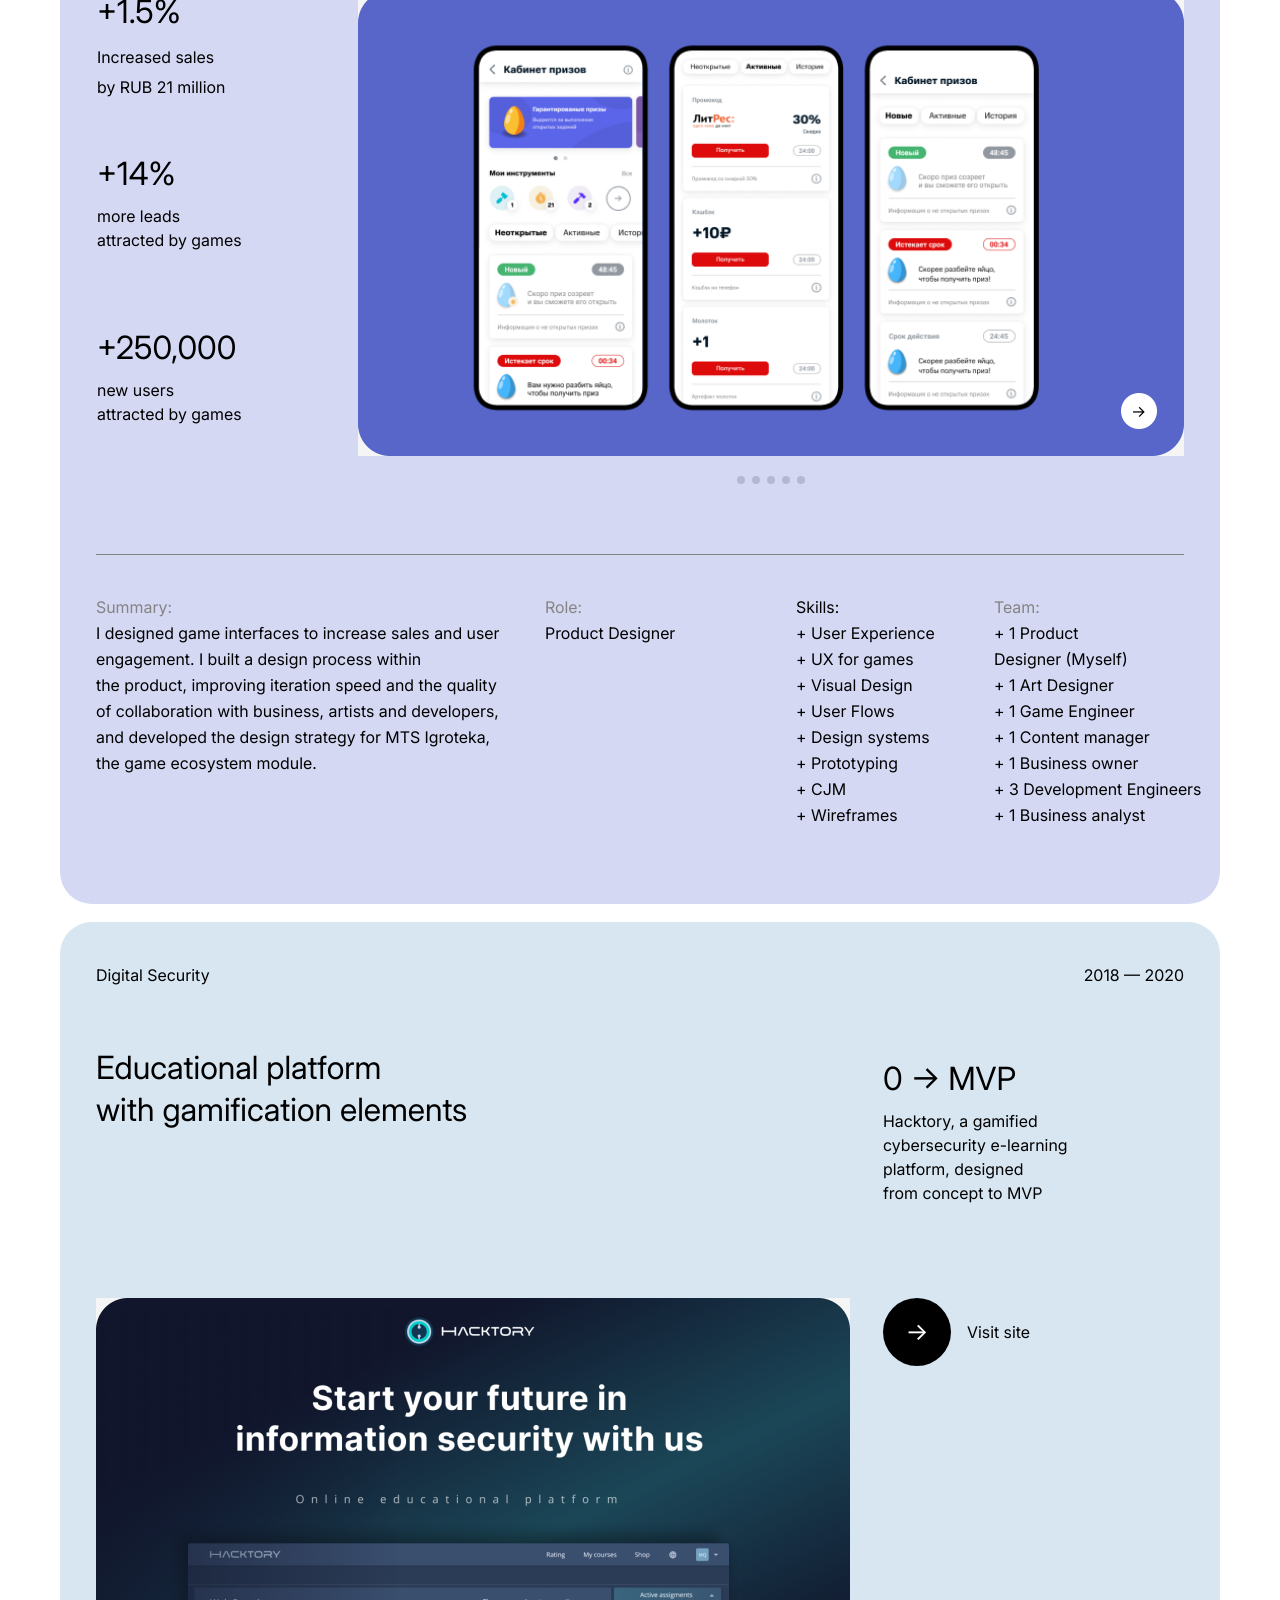
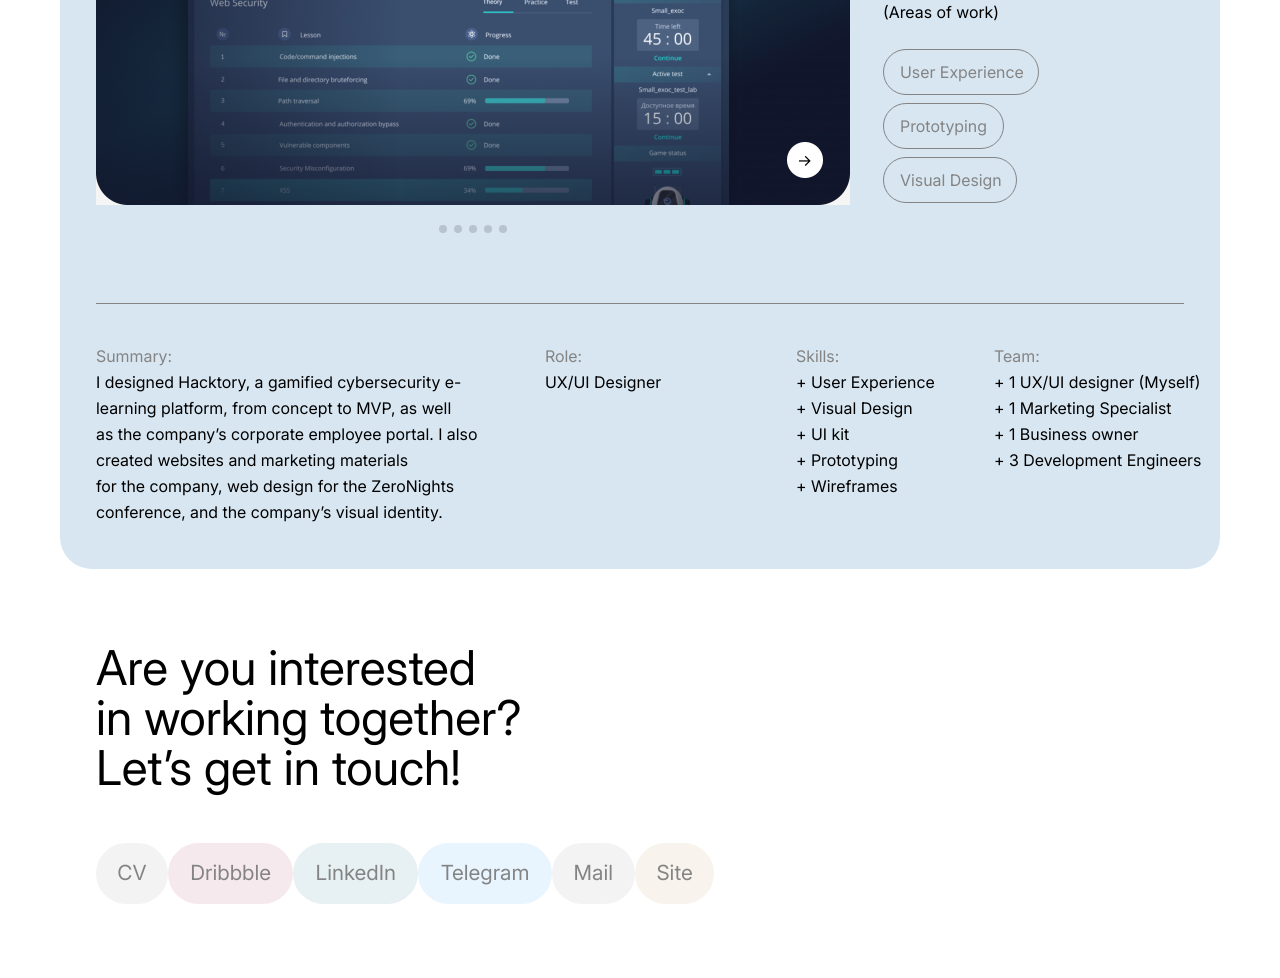
==== commit fcc8de28: "Restore MTS case texts, proofread copy, fix Smartopus video block - MTS cases: previous stats and de" ====
--- a/index.html
+++ b/index.html
@@ -15,8 +15,8 @@
 
   <!-- ============ Intro ============ -->
   <img class="img round" src="assets/avatar.png" alt="Irina Sidorova" style="left:56px;top:98px;width:119px;height:119px">
-  <h1 class="t t48" style="left:56px;top:270px;width:844px;font-weight:400">Hi I’m Irina — I’m a product designer</h1>
-  <p class="t t16-26 grey" style="left:56px;top:341px;width:760px">Senior product designer with 8 years in fintech, B2B and consumer products, web and mobile. I specialise in growth: activation, conversion and A/B experimentation, grounded in product data and discovery. I’ve launched products from 0 to MVP, led a team of 4–5 designers, and have been mentoring designers since 2021.</p>
+  <h1 class="t t48" style="left:56px;top:270px;width:844px;font-weight:400">Hi, I’m Irina — I’m a product designer</h1>
+  <p class="t t16-26 grey" style="left:56px;top:341px;width:760px">Senior product designer with 8 years in fintech, B2B and consumer products, web and mobile. I specialise in growth: activation, conversion and A/B experimentation, grounded in product data and discovery. I’ve launched products from 0 to MVP, led a team of 4–5 designers, and have been mentoring designers since 2021.</p>
   <nav class="contacts" style="left:56px;top:483px" aria-label="Contacts">
     <a class="cbtn cv" href="cv.html">CV</a>
     <a class="cbtn dr" href="https://dribbble.com/IR_SID" target="_blank" rel="noopener">Dribbble</a>
@@ -29,29 +29,29 @@
   <!-- ============ 1. Raiffeisen Capital — Robo Advisory ============ -->
   <section>
     <div class="card" style="left:19px;top:628px;height:1839px;background:var(--sand)"></div>
-    <p class="t t16-42" style="left:56px;top:665px;width:394px">Raiffeisen Capital</p>
-    <p class="t t16-42 right" style="left:750px;top:665px;width:394px">2021 — 2023</p>
-
-    <h2 class="t t32" style="left:56px;top:758px;width:394px;font-weight:400">Robo Advisory — service for smart management of investment products</h2>
-    <p class="t t32" style="left:556px;top:769px;width:266px">43% </p>
-    <p class="t t16" style="left:556px;top:820px;width:252px">of investments in the pilot region went through the new service after the MVP launch</p>
-    <p class="t t32" style="left:843px;top:769px;width:393px">х4</p>
-    <p class="t t16" style="left:843px;top:820px;width:252px">more efficient managers thanks to shorter client-handling time; the service covered 80% of their needs</p>
+    <p class="t t16-42" style="left:56px;top:665px;width:394px">Raiffeisen Capital</p>
+    <p class="t t16-42 right" style="left:750px;top:665px;width:394px">2021 — 2023</p>
+
+    <h2 class="t t32" style="left:56px;top:758px;width:394px;font-weight:400">Robo Advisory — a service for smart management of investment products</h2>
+    <p class="t t32" style="left:556px;top:769px;width:266px">43%</p>
+    <p class="t t16" style="left:556px;top:820px;width:252px">of investments in the pilot region went through the new service after the MVP launch</p>
+    <p class="t t32" style="left:843px;top:769px;width:393px">x4</p>
+    <p class="t t16" style="left:843px;top:820px;width:252px">more efficient managers thanks to shorter client-handling time; the service covered 80% of their needs</p>
 
     <img class="img" src="assets/robo-hero.png" alt="Robo Advisory interface mockups" style="left:56px;top:1007px;width:754px;height:460px">
     <img class="img" src="assets/robo-hero-gradient.png" alt="" style="left:2.5px;top:926.5px;width:890px;height:623px;pointer-events:none;mix-blend-mode:multiply">
 
     <a class="more" href="https://www.figma.com/proto/ep5jShKYS725o1rEgnxQGE/Show_portfolio?node-id=1-172&node-type=FRAME&t=AK3Mjo6PVhkjyynP-1&scaling=min-zoom&content-scaling=fixed&page-id=0%3A1&starting-point-node-id=7%3A19&share=1&hide-ui=1" target="_blank" rel="noopener" style="left:843px;top:1007px"><span class="arrow">→</span><span class="label">See more</span></a>
 
-    <p class="t t16-26" style="left:843px;top:1259px;width:478px">(Areas of work)</p>
+    <p class="t t16-26" style="left:843px;top:1259px;width:478px">(Areas of work)</p>
     <span class="pill" style="left:843px;top:1309px;width:176px">Customer research</span>
     <span class="pill" style="left:843px;top:1363px;width:146px">Product launch</span>
     <span class="pill" style="left:843px;top:1417px;width:152px">Design strategy</span>
 
-    <h2 class="t t32" style="left:81px;top:1579px;width:478px;font-weight:400">Investment products section
-in the Raiffeisenbank app</h2>
-    <p class="t t32" style="left:82px;top:1703px;width:393px">~26% </p>
-    <p class="t t16" style="left:82px;top:1754px;width:252px">fewer monthly support requests about investment status after the redesign</p>
+    <h2 class="t t32" style="left:81px;top:1579px;width:478px;font-weight:400">Investment products section
+in the Raiffeisenbank app</h2>
+    <p class="t t32" style="left:82px;top:1703px;width:393px">~26%</p>
+    <p class="t t16" style="left:82px;top:1754px;width:252px">fewer monthly support requests about investment status after the redesign</p>
     <a class="more" href="https://www.figma.com/proto/8nCbTV1sJFEw7MQgAPE9Wo/Presentation?node-id=45-17822&t=V4Pueqwybn2O0lqE-1&scaling=min-zoom&content-scaling=fixed&page-id=45%3A17494&starting-point-node-id=7%3A19&show-proto-sidebar=1&hide-ui=1" target="_blank" rel="noopener" style="left:81px;top:2004px"><span class="arrow">→</span><span class="label">See more</span></a>
 
     <img class="img r32" src="assets/robo-phones.png" alt="Investment section in the Raiffeisen Bank app" style="left:395px;top:1706px;width:372px;height:366px">
@@ -59,36 +59,36 @@
 
     <div class="line" style="left:56px;top:2170px;width:1088px"></div>
     <p class="t t16-26" style="left:56px;top:2210px;width:406px"><span class="grey">Summary:
-</span>I owned UX strategy and end-to-end design for integrating a new robo-advisor service into B2B2C web and mobile products, from 0 to MVP. I drove experimentation to optimise investment product sales, redesigned the trust management section in the bank’s mobile app, and covered the researcher role: discovery, user interviews and usability testing.</p>
+</span>I owned UX strategy and end-to-end design for integrating a new robo-advisor service into B2B2C web and mobile products, from 0 to MVP. I drove experimentation to optimise investment product sales, redesigned the trust management section in the bank’s mobile app, and covered the researcher role: discovery, user interviews and usability testing.</p>
     <p class="t t16-26" style="left:505px;top:2210px;width:206px"><span class="grey">Role:
-</span>Senior Product Designer</p>
+</span>Senior Product Designer</p>
     <p class="t t16-26" style="left:756px;top:2210px;width:153px">Skills:
-+ User Experience
++ User Experience
 + User testing/research
-+ Design strategy
-+ Design process
-+ User Flows
-+ Prototyping
-+ CJM
++ Design strategy
++ Design process
++ User Flows
++ Prototyping
++ CJM
 </p>
     <p class="t t16-26" style="left:954px;top:2210px;width:208px"><span class="grey">Team:
-</span>+ Myself
-+ 3 Business owner
-+ 2 Mobile Engineers
-+ 3 Web Engineers
-+ 2 Financial analysts
+</span>+ Myself
++ 3 Business owners
++ 2 Mobile Engineers
++ 3 Web Engineers
++ 2 Financial analysts
 </p>
   </section>
 
   <!-- ============ 2. Financial startup — Digital bank ============ -->
   <section>
     <div class="card" style="left:20px;top:2491px;height:1070px;background:var(--mint)"></div>
-    <p class="t t16-42" style="left:56px;top:2522px;width:394px">Financial startup</p>
-    <p class="t t16-42 right" style="left:750px;top:2522px;width:394px">2023 — 2025</p>
-
-    <h2 class="t t32" style="left:56px;top:2616px;width:394px;font-weight:400">A digital bank app
-for entrepreneurs</h2>
-    <p class="t t16" style="left:56px;top:2717px;width:252px">Designed from scratch to MVP for entrepreneurs in Dubai, then adapted for the US market</p>
+    <p class="t t16-42" style="left:56px;top:2522px;width:394px">Financial startup</p>
+    <p class="t t16-42 right" style="left:750px;top:2522px;width:394px">2023 — 2025</p>
+
+    <h2 class="t t32" style="left:56px;top:2616px;width:394px;font-weight:400">A digital bank app
+for entrepreneurs</h2>
+    <p class="t t16" style="left:56px;top:2717px;width:252px">Designed from scratch to MVP for entrepreneurs in Dubai, then adapted for the US market</p>
 
     <div class="car fill clip" data-auto="500" style="left:388px;top:2616px;width:421px;height:542px;border-radius:16px;cursor:default" aria-label="Digital bank app mockups">
       <img class="on" src="assets/bank-1.jpg" alt="Digital bank app — Intuitive Banking screen">
@@ -100,34 +100,34 @@
     <div class="a r32" style="left:839px;top:2616px;width:305px;height:251px;background:var(--aqua)"></div>
     <img class="img" src="assets/bank-side.png" alt="Digital bank app mockup" style="left:839px;top:2616px;width:305px;height:251px">
 
-    <p class="t t16-26" style="left:56px;top:2957px;width:478px">(Areas of work)</p>
+    <p class="t t16-26" style="left:56px;top:2957px;width:478px">(Areas of work)</p>
     <span class="pill" style="left:56px;top:3004px;width:150px">Launching MVP</span>
     <span class="pill" style="left:56px;top:3058px;width:176px">Logic development</span>
     <span class="pill" style="left:56px;top:3112px;width:152px">Design strategy</span>
 
     <div class="line" style="left:56px;top:3256px;width:1088px"></div>
     <p class="t t16-26" style="left:56px;top:3296px;width:406px"><span class="grey">Summary:
-</span>I designed a banking app for entrepreneurs in Dubai from scratch to MVP and adapted it for the US market. I laid down the logic and structure for further growth, formed a base of components for the design system, created a visual style for the bank and designed a landing page to attract investors.</p>
+</span>I designed a banking app for entrepreneurs in Dubai from scratch to MVP and adapted it for the US market. I laid down the logic and structure for further growth, formed a base of components for the design system, created a visual style for the bank and designed a landing page to attract investors.</p>
     <p class="t t16-26" style="left:505px;top:3296px;width:206px"><span class="grey">Role:
-</span>Product Designer &amp; UX Consultant</p>
+</span>Product Designer &amp; UX Consultant</p>
     <p class="t t16-26" style="left:756px;top:3296px;width:153px"><span class="grey">Skills:
-</span>+ User Experience
-+ Visual Design
+</span>+ User Experience
++ Visual Design
 + User testing/research
-+ Design systems
-+ Prototyping</p>
++ Design systems
++ Prototyping</p>
     <p class="t t16-26" style="left:954px;top:3296px;width:208px"><span class="grey">Team:
-</span>+ 1 Product Designer (Myself)
-+ 1 Business owner
-+ 2 Mobile Engineers
-+ 1 Web Engineers</p>
+</span>+ 1 Product Designer (Myself)
++ 1 Business owner
++ 2 Mobile Engineers
++ 1 Web Engineer</p>
   </section>
 
   <!-- ============ 3. MTS — Smart Pet & Smartopus ============ -->
   <section>
     <div class="card" style="left:20px;top:3585px;height:2468px;background:var(--light)"></div>
     <p class="t t16-42" style="left:56px;top:3612px;width:394px">MTS</p>
-    <p class="t t16-42 right" style="left:750px;top:3612px;width:394px">2020 — 2021</p>
+    <p class="t t16-42 right" style="left:750px;top:3612px;width:394px">2020 — 2021</p>
 
     <!-- Figma 155:6560 (video fill). Drop the file in as assets/showreel.mp4; until then the poster frame shows. -->
     <video class="img r32" poster="assets/showreel-poster.png" autoplay muted loop playsinline preload="metadata" aria-label="MTS Smart Pet App showreel" style="left:56px;top:3711px;width:753px;height:539px;object-fit:cover">
@@ -135,36 +135,43 @@
     </video>
 
     <h2 class="t t32" style="left:843px;top:3711px;width:286px;font-weight:400">MTS
-Smart Pet App</h2>
-    <p class="t t32" style="left:843px;top:3835px;width:393px">4–5 designers</p>
-    <p class="t t16" style="left:843px;top:3886px;width:252px">in the team I led in the Locations direction</p>
-
-    <p class="t t16-26" style="left:844px;top:4107px;width:478px">(Areas of work)</p>
+Smart Pet App</h2>
+    <p class="t t32" style="left:843px;top:3835px;width:393px">+9 key flows</p>
+    <p class="t t16" style="left:843px;top:3886px;width:252px">were designed</p>
+
+    <p class="t t16-26" style="left:844px;top:4107px;width:478px">(Areas of work)</p>
     <span class="pill s" style="left:844px;top:4160px;width:146px">Product launch</span>
     <span class="pill s" style="left:844px;top:4214px;width:156px">User Experience</span>
 
-    <h2 class="t t32" style="left:50px;top:4358px;width:394px;font-weight:400">MTS Smartopus
+    <h2 class="t t32" style="left:50px;top:4358px;width:394px;font-weight:400">MTS Smartopus
 App</h2>
-    <p class="t t32" style="left:556px;top:4362px;width:266px">3 platforms</p>
-    <p class="t t16" style="left:555px;top:4425px;width:252px">iOS, Android and Watch</p>
-
-    <p class="t t16-26" style="left:842px;top:4362px;width:478px">(Areas of work)</p>
+    <p class="t t32" style="left:556px;top:4362px;width:266px">20%</p>
+    <p class="t t16" style="left:555px;top:4425px;width:252px">of bugs were reduced</p>
+
+    <p class="t t16-26" style="left:842px;top:4362px;width:478px">(Areas of work)</p>
     <span class="pill s" style="left:842px;top:4412px;width:176px">Customer research</span>
     <span class="pill s" style="left:842px;top:4466px;width:146px">Product launch</span>
     <span class="pill s" style="left:842px;top:4520px;width:133px">Visual design</span>
 
-    <img class="img" src="assets/smartopus-cards.png" alt="MTS Smartopus app cards" style="left:55px;top:4476px;width:488px;height:523px">
-    <!-- Figma 155:6562 (video fill) under two blue side panels 155:6563 / 155:6564.
-         Drop the file in as assets/smartopus-cards.mp4; until then the still image above shows through. -->
-    <video class="img r32" autoplay muted loop playsinline preload="metadata" aria-hidden="true" style="left:67px;top:4476px;width:464px;height:523px;object-fit:cover">
-      <source src="assets/smartopus-cards.mp4" type="video/mp4">
-    </video>
-    <div class="a" style="left:55px;top:4476px;width:140px;height:521px;background:#67b8d3"></div>
-    <div class="a" style="left:403px;top:4476px;width:140px;height:521px;background:#67b8d3"></div>
+    <!-- Figma 155:6562 (video fill) between two blue side panels 155:6563 / 155:6564.
+         The side panels are made from the video itself (a copy stretched over a strip of pure
+         background, video x 292–308), so their colour matches the video in every browser.
+         The main video is clipped to the phone column; the whole block gets the 32px corners. -->
+    <div class="a vidbox" style="left:55px;top:4476px;width:488px;height:523px">
+      <img src="assets/smartopus-cards.png" alt="MTS Smartopus app cards" style="width:488px;height:523px">
+      <video class="vid-bg" autoplay muted loop playsinline preload="auto" aria-hidden="true">
+        <source src="assets/smartopus-cards.mp4" type="video/mp4">
+      </video>
+      <video class="vid-main" autoplay muted loop playsinline preload="auto" aria-hidden="true">
+        <source src="assets/smartopus-cards.mp4" type="video/mp4">
+      </video>
+    </div>
     <img class="img" src="assets/smartpet-watch.png" alt="Smart baby watch" style="left:592px;top:4716px;width:311px;height:283px;border-radius:214.9px">
 
-    <p class="t t32" style="left:57px;top:5111px;width:266px">2 products launched</p>
-    <p class="t t16" style="left:55px;top:5213px;width:252px">MTS Smart Pets and MTS Smartopus, with a closed beta test and user research</p>
+    <p class="t t32" style="left:57px;top:5111px;width:266px">2 apps put into beta test</p>
+    <p class="t t16" style="left:55px;top:5213px;width:252px">Key flows were designed
+The app was put into beta test
+The visual style of the app was refined</p>
 
     <div class="car clip" style="left:330px;top:5111px;width:812px;height:506px;border-radius:32px" aria-label="MTS Smartopus screens, click to see more">
       <img class="on" src="assets/smartopus-1.png" alt="MTS Smartopus screens 1" style="width:812px;height:516px">
@@ -175,38 +182,38 @@
 
     <div class="line" style="left:56px;top:5721px;width:1088px"></div>
     <p class="t t16-26" style="left:56px;top:5759px;width:406px"><span class="grey">Summary:
-</span>I led a team of 4–5 designers in the Locations direction (map- and tracker-based apps): hiring, onboarding, design reviews and mentoring. We brought 2 products for smart wearables to launch, MTS Smart Pets (smart dog collars) and MTS Smartopus (smart kids’ watches), on iOS, Android and Watch, and ran a closed beta test and user research.</p>
+</span>I brought 2 mobile apps for smart wearable devices (smart dog collars and smart kids’ watches) into beta testing. I created design documentation, built the design process inside the team, conducted qualitative research with clients and identified critical issues during the beta test phase. I designed and adapted the key scenarios for beta testing.</p>
     <p class="t t16-26" style="left:505px;top:5759px;width:206px"><span class="grey">Role:
-</span>Lead Product Designer</p>
+</span>Lead Product Designer</p>
     <p class="t t16-26" style="left:756px;top:5759px;width:153px"><span class="grey">Skills:
-</span>+ User Experience
-+ Visual Design
+</span>+ User Experience
++ Visual Design
 + User testing/research
-+ User Flows
-+ Prototyping
-+ CJM
-+ Wireframes</p>
++ User Flows
++ Prototyping
++ CJM
++ Wireframes</p>
     <p class="t t16-26" style="left:954px;top:5759px;width:208px"><span class="grey">Team:
-</span>+ Myself, leading 4–5 designers
-+ 2 Business owner
-+ Develop Engineers
-+ 2 System analysts
-+ Android/IOS developers</p>
+</span>+ 1 Product Designer (Myself)
++ 2 Business owners
++ Development Engineers
++ 2 System analysts
++ Android/iOS developers</p>
   </section>
 
   <!-- ============ 4. MTS — Gamification ============ -->
   <section>
     <div class="card" style="left:20px;top:6073px;height:1231px;background:var(--lilac)"></div>
     <p class="t t16-42" style="left:56px;top:6109px;width:394px">MTS</p>
-    <p class="t t16-42 right" style="left:750px;top:6109px;width:394px">2020 — 2021</p>
-
-    <h2 class="t t32" style="left:57px;top:6223px;width:522px;font-weight:400">Gamification module for the store and cashback platform</h2>
-    <p class="t t32" style="left:57px;top:6391px;width:185px">RUB 21M</p>
-    <p class="t t16-30" style="left:57px;top:6442px;width:199px">in sales from the MTS Shop promo game</p>
-    <p class="t t32" style="left:57px;top:6553px;width:273px">9M+</p>
-    <p class="t t16" style="left:57px;top:6604px;width:175px">users on the MTS Cashback loyalty platform</p>
-    <p class="t t32" style="left:57px;top:6727px;width:273px">250,000</p>
-    <p class="t t16" style="left:57px;top:6778px;width:175px">new users from the Cashback reactivation game</p>
+    <p class="t t16-42 right" style="left:750px;top:6109px;width:394px">2020 — 2021</p>
+
+    <h2 class="t t32" style="left:57px;top:6223px;width:522px;font-weight:400">Gamification module for the store and cashback platform</h2>
+    <p class="t t32" style="left:57px;top:6391px;width:185px">+1.5%</p>
+    <p class="t t16-30" style="left:57px;top:6442px;width:199px">Increased sales by RUB 21 million</p>
+    <p class="t t32" style="left:57px;top:6553px;width:273px">+14%</p>
+    <p class="t t16" style="left:57px;top:6604px;width:175px">more leads attracted by games</p>
+    <p class="t t32" style="left:57px;top:6727px;width:273px">+250,000</p>
+    <p class="t t16" style="left:57px;top:6778px;width:175px">new users attracted by games</p>
 
     <div class="car" style="left:318px;top:6391px;width:826px;height:465px" aria-label="Gamification screens, click to see more">
       <img class="on" src="assets/game-1.png" alt="Gamification module screens 1" style="width:826px;height:465px">
@@ -220,38 +227,38 @@
 
     <div class="line" style="left:56px;top:6954px;width:1088px"></div>
     <p class="t t16-26" style="left:56px;top:6994px;width:406px"><span class="grey">Summary:
-</span>I designed engagement games for MTS products in the MTS Igroteka game module to grow sales and engagement: a Cashback reactivation game attracted 250,000 new users and an MTS Shop promo game generated RUB 21M in sales.</p>
+</span>I designed game interfaces to increase sales and user engagement. I built a design process within the product, improving iteration speed and the quality of collaboration with business, artists and developers, and developed the design strategy for MTS Igroteka, the game ecosystem module.</p>
     <p class="t t16-26" style="left:505px;top:6994px;width:206px"><span class="grey">Role:
-</span>Product Designer</p>
+</span>Product Designer</p>
     <p class="t t16-26" style="left:756px;top:6994px;width:153px">Skills:
-+ User Experience
-+ UX for games
-+ Visual Design
-+ User Flows
-+ Design systems
-+ Prototyping
-+ CJM
-+ Wireframes</p>
++ User Experience
++ UX for games
++ Visual Design
++ User Flows
++ Design systems
++ Prototyping
++ CJM
++ Wireframes</p>
     <p class="t t16-26" style="left:954px;top:6994px;width:213px"><span class="grey">Team:
-</span>+ 1 Product Design (Myself)
-+ 1 Art Designer
-+ 1 Game Engineers<span class="grey">
-</span>+ 1 Content manager 
-+ 1 Business owner
-+ 3 Develop Engineers
-+ 1 Business analyst
+</span>+ 1 Product Designer (Myself)
++ 1 Art Designer
++ 1 Game Engineer<span class="grey">
+</span>+ 1 Content manager
++ 1 Business owner
++ 3 Development Engineers
++ 1 Business analyst
 </p>
   </section>
 
   <!-- ============ 5. Digital Security — Hacktory ============ -->
   <section>
     <div class="card" style="left:20px;top:7322px;height:1247px;background:var(--sky)"></div>
-    <p class="t t16-42" style="left:56px;top:7354px;width:394px">Digital Security</p>
-    <p class="t t16-42 right" style="left:750px;top:7354px;width:394px">2018 — 2020</p>
-
-    <h2 class="t t32" style="left:56px;top:7447px;width:394px;font-weight:400">Educational platform with gamification elements.</h2>
-    <p class="t t32" style="left:843px;top:7458px;width:301px">0 → MVP</p>
-    <p class="t t16" style="left:843px;top:7509px;width:252px">Hacktory, a gamified cybersecurity e-learning platform, designed from concept to MVP</p>
+    <p class="t t16-42" style="left:56px;top:7354px;width:394px">Digital Security</p>
+    <p class="t t16-42 right" style="left:750px;top:7354px;width:394px">2018 — 2020</p>
+
+    <h2 class="t t32" style="left:56px;top:7447px;width:394px;font-weight:400">Educational platform with gamification elements</h2>
+    <p class="t t32" style="left:843px;top:7458px;width:301px">0 → MVP</p>
+    <p class="t t16" style="left:843px;top:7509px;width:252px">Hacktory, a gamified cybersecurity e-learning platform, designed from concept to MVP</p>
 
     <div class="car" style="left:56px;top:7698px;width:754px;height:507px" aria-label="Hacktory screens, click to see more">
       <img class="on" src="assets/hack-1.png" alt="Hacktory platform 1" style="width:754px;height:507px">
@@ -267,32 +274,32 @@
 
     <a class="more" href="https://hacktory.ai/" target="_blank" rel="noopener" style="left:843px;top:7698px"><span class="arrow">→</span><span class="label">Visit site</span></a>
 
-    <p class="t t16-26" style="left:843px;top:7999px;width:478px">(Areas of work)</p>
+    <p class="t t16-26" style="left:843px;top:7999px;width:478px">(Areas of work)</p>
     <span class="pill" style="left:843px;top:8049px;width:156px">User Experience</span>
     <span class="pill" style="left:843px;top:8103px;width:121px">Prototyping</span>
     <span class="pill" style="left:843px;top:8157px;width:134px">Visual Design</span>
 
     <div class="line" style="left:56px;top:8303px;width:1088px"></div>
     <p class="t t16-26" style="left:56px;top:8343px;width:406px"><span class="grey">Summary:
-</span>I designed Hacktory, a gamified cybersecurity e-learning platform, from concept to MVP, as well as the company’s corporate employee portal. I also created websites and marketing materials for the company, web design for the ZeroNights conference, and the company’s visual identity.</p>
+</span>I designed Hacktory, a gamified cybersecurity e-learning platform, from concept to MVP, as well as the company’s corporate employee portal. I also created websites and marketing materials for the company, web design for the ZeroNights conference, and the company’s visual identity.</p>
     <p class="t t16-26" style="left:505px;top:8343px;width:206px"><span class="grey">Role:
-</span>UX/UI Designer</p>
+</span>UX/UI Designer</p>
     <p class="t t16-26" style="left:756px;top:8343px;width:153px"><span class="grey">Skills:
-</span>+ User Experience
-+ Visual Design
-+ UI kit
-+ Prototyping
-+ Wireframes</p>
+</span>+ User Experience
++ Visual Design
++ UI kit
++ Prototyping
++ Wireframes</p>
     <p class="t t16-26" style="left:954px;top:8343px;width:208px"><span class="grey">Team:
-</span>+ 1 UX/UI designer (Myself)
-+ 1 Marketing Specialist
-+ 1 Business owner
-+ 3 Develop Engineers</p>
+</span>+ 1 UX/UI designer (Myself)
++ 1 Marketing Specialist
++ 1 Business owner
++ 3 Development Engineers</p>
   </section>
 
   <!-- ============ Footer CTA ============ -->
-  <h2 class="t" style="left:56px;top:8643px;width:529px;font-size:48px;line-height:50px;font-weight:400">Are you interested
-in working together? Let's get to contact!</h2>
+  <h2 class="t" style="left:56px;top:8643px;width:529px;font-size:48px;line-height:50px;font-weight:400">Are you interested
+in working together? Let’s get in touch!</h2>
   <nav class="contacts" style="left:56px;top:8843px" aria-label="Contacts">
     <a class="cbtn cv" href="cv.html">CV</a>
     <a class="cbtn dr" href="https://dribbble.com/IR_SID" target="_blank" rel="noopener">Dribbble</a>
--- a/styles.css
+++ b/styles.css
@@ -187,3 +187,11 @@
 .cv-bottom .cv-p + .cv-h2s { margin-top: 56px; }
 .cv-bottom .cv-p + .cv-p { margin-top: 20px; }
 .cv-foot { display: flex; justify-content: space-between; align-items: center; margin-top: 72px; }
+
+/* ---------- Smartopus video block (index.html) ---------- */
+.vidbox { overflow: hidden; border-radius: 32px; background: #67b8d3; isolation: isolate; }
+.vidbox > * { position: absolute; left: 0; top: 0; display: block; }
+/* stretched copy: video x 292–308 (always plain background) fills the whole 488px block */
+.vidbox .vid-bg { width: 960px; height: 523px; object-fit: fill; transform-origin: 0 0; transform: scaleX(30.5) translateX(-292px); }
+/* main video, 464px wide like in Figma, only the phone column (140px panels on each side hidden) */
+.vidbox .vid-main { left: 12px; width: 464px; height: 523px; object-fit: cover; clip-path: inset(0 128px 0 128px); }
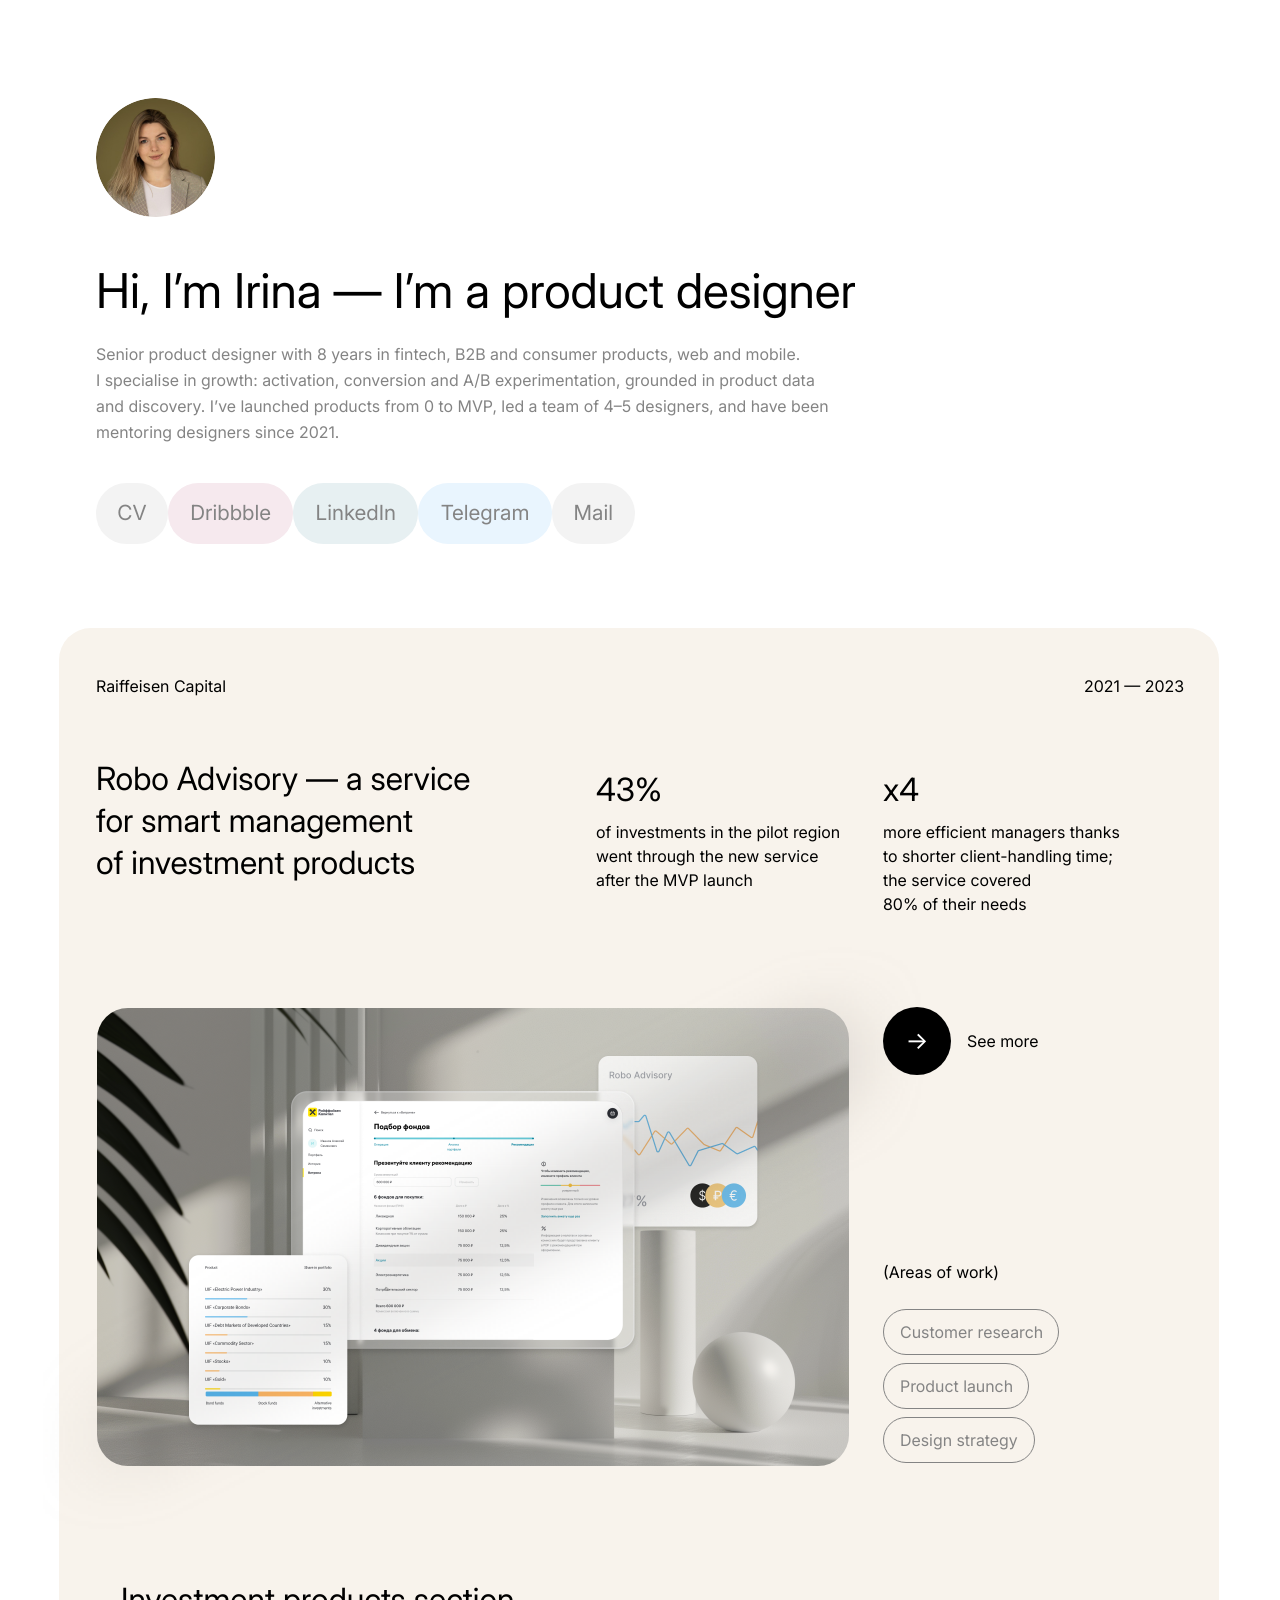
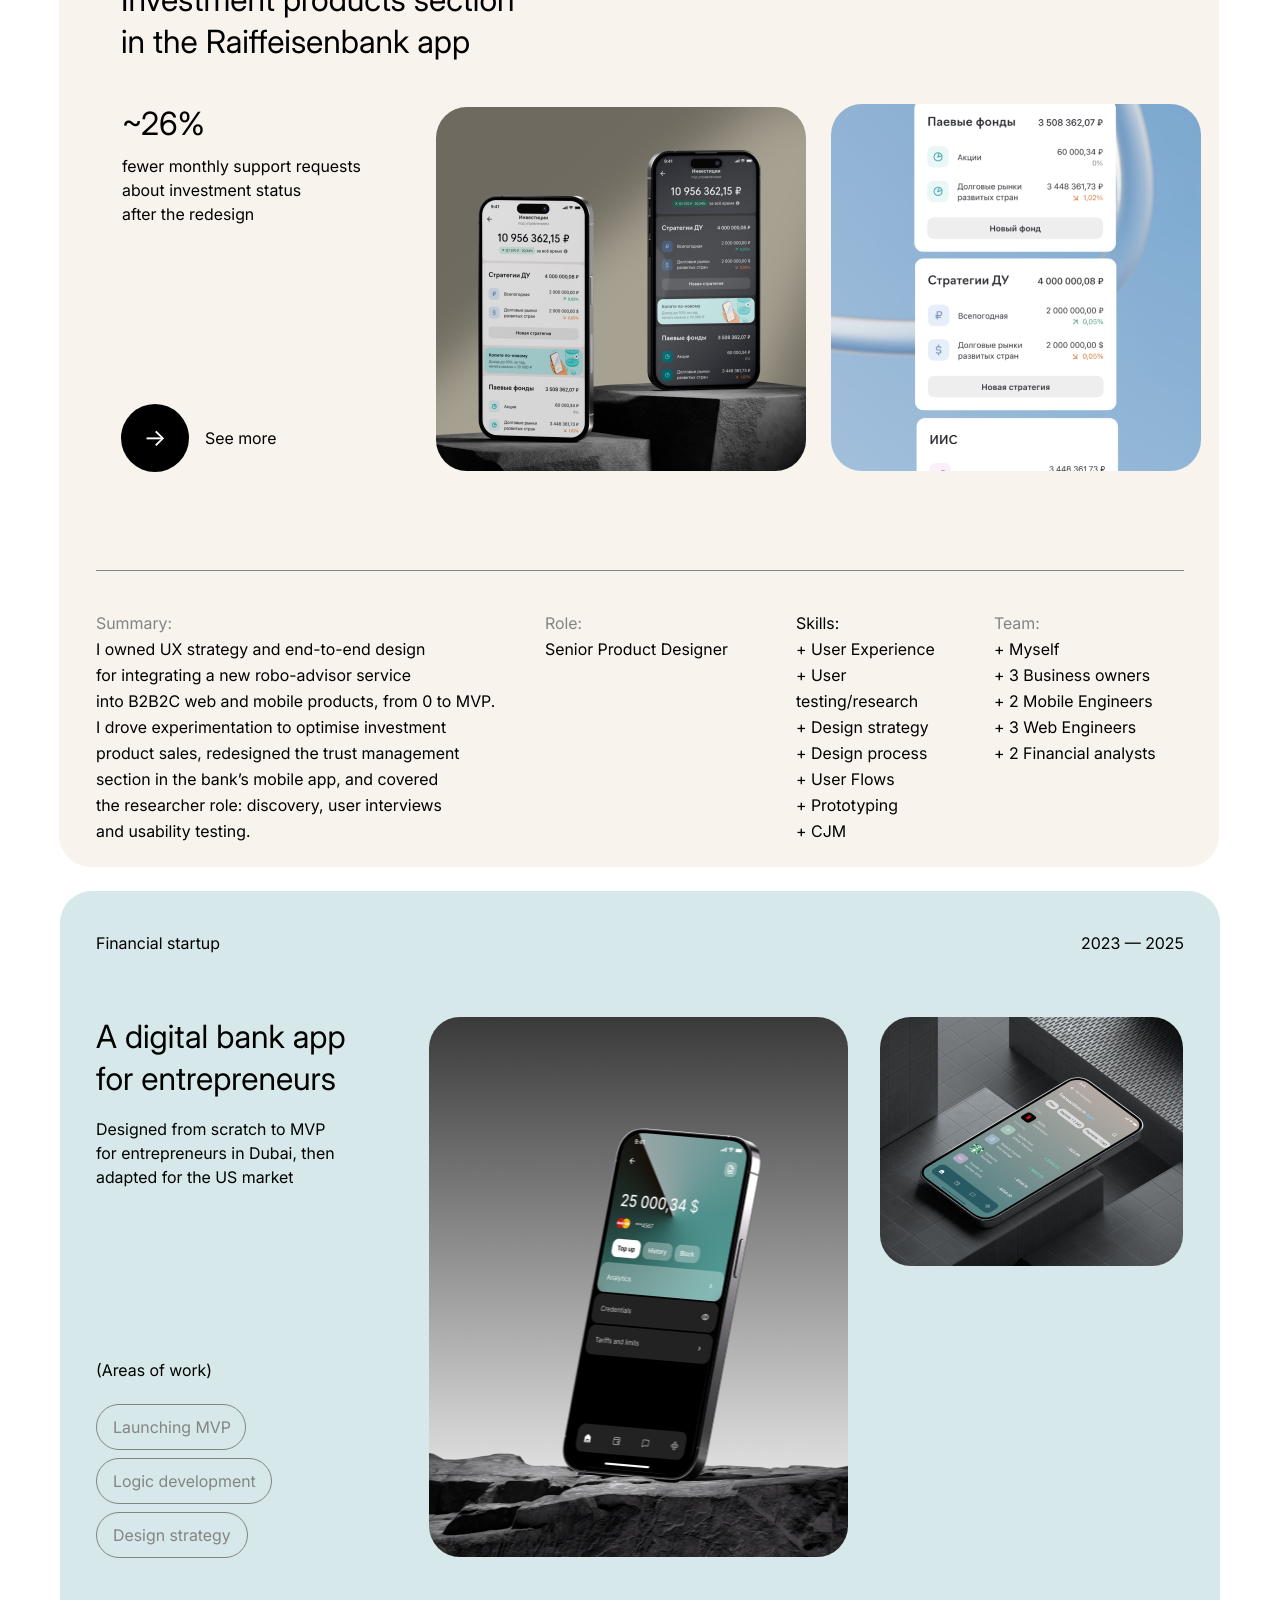
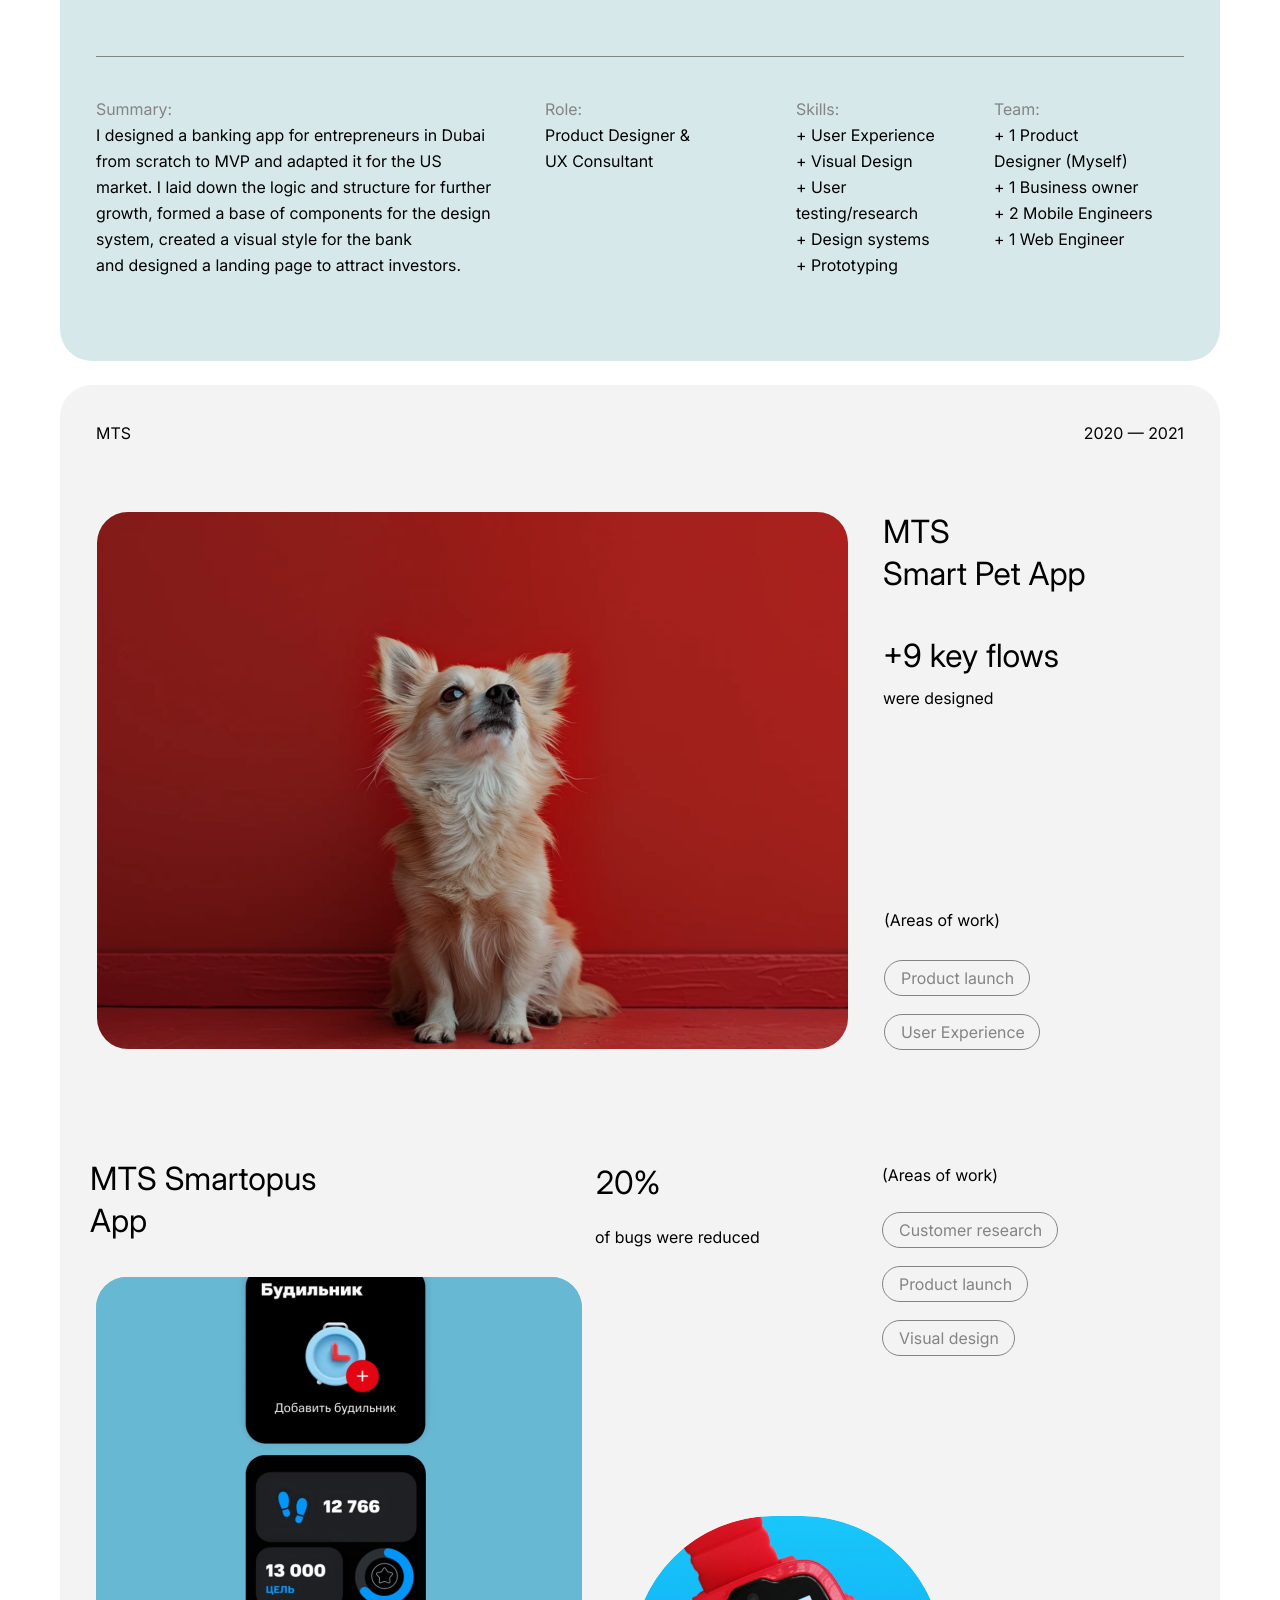
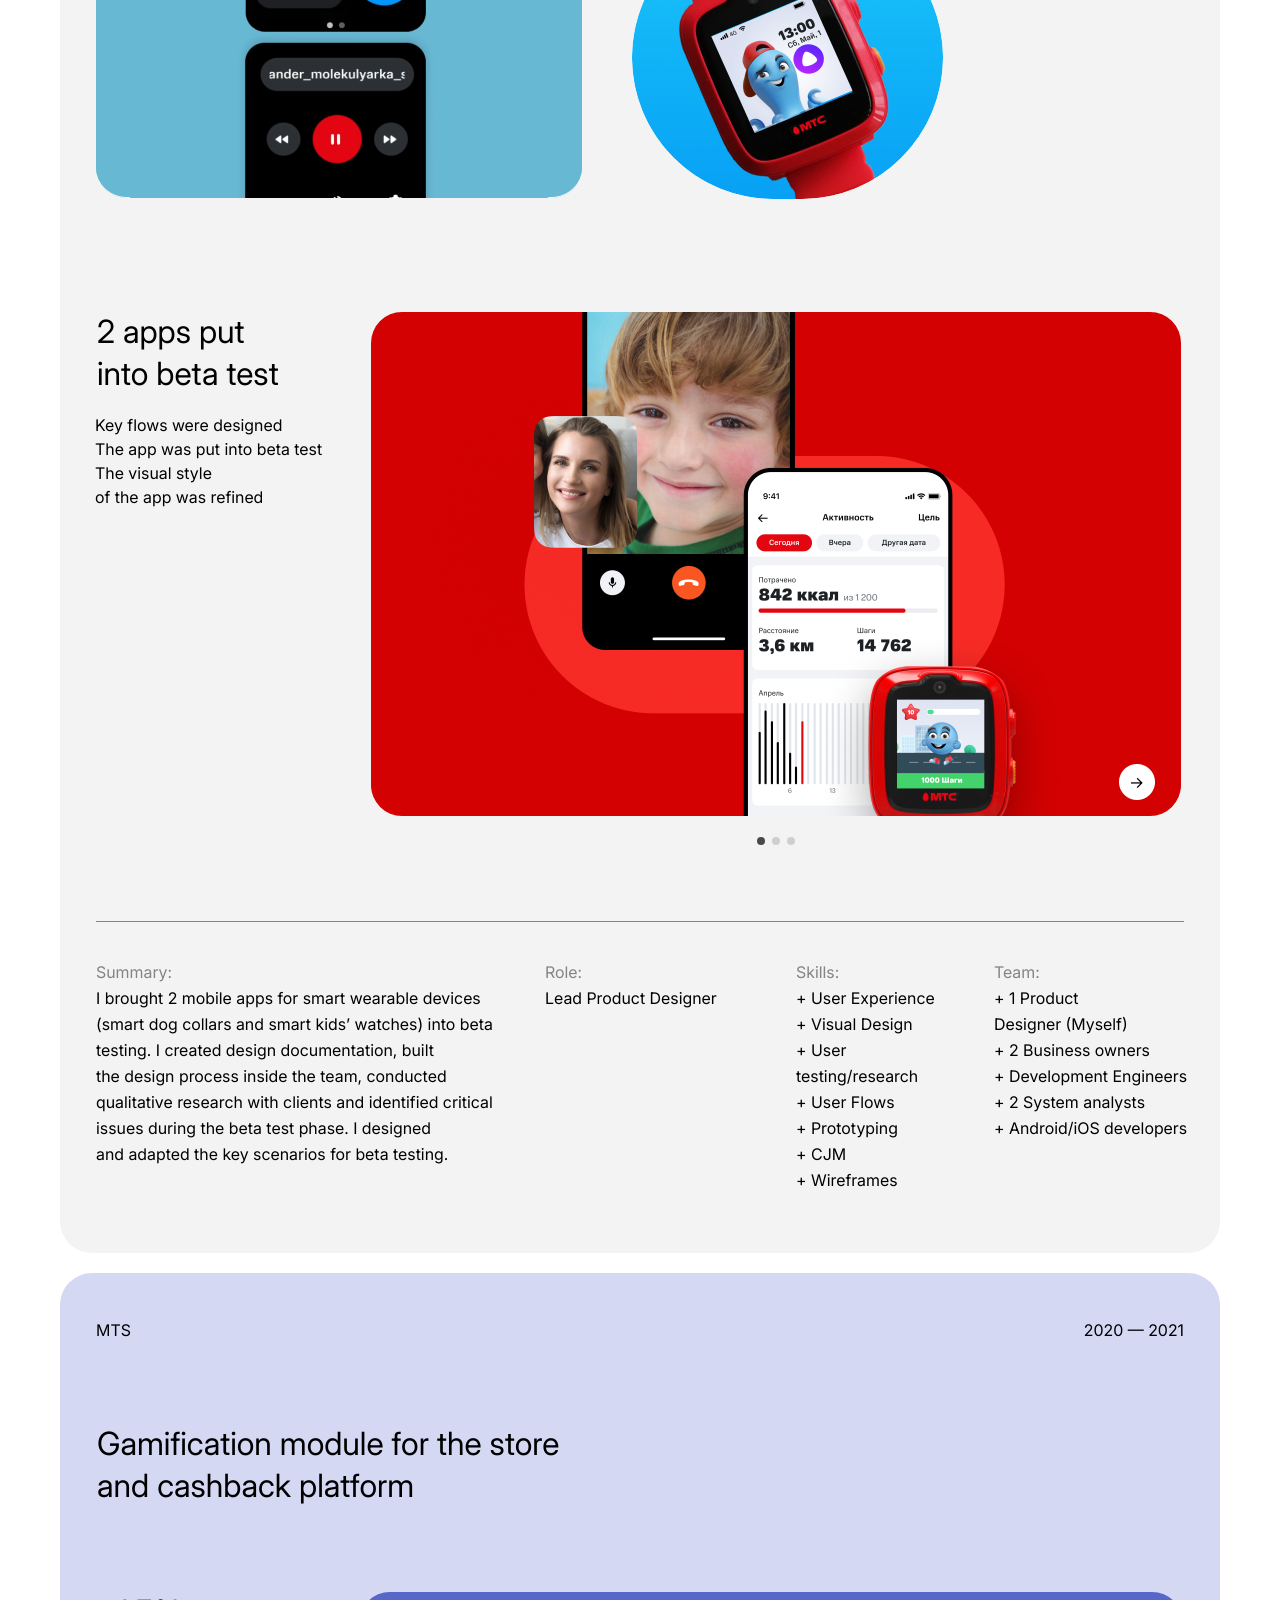
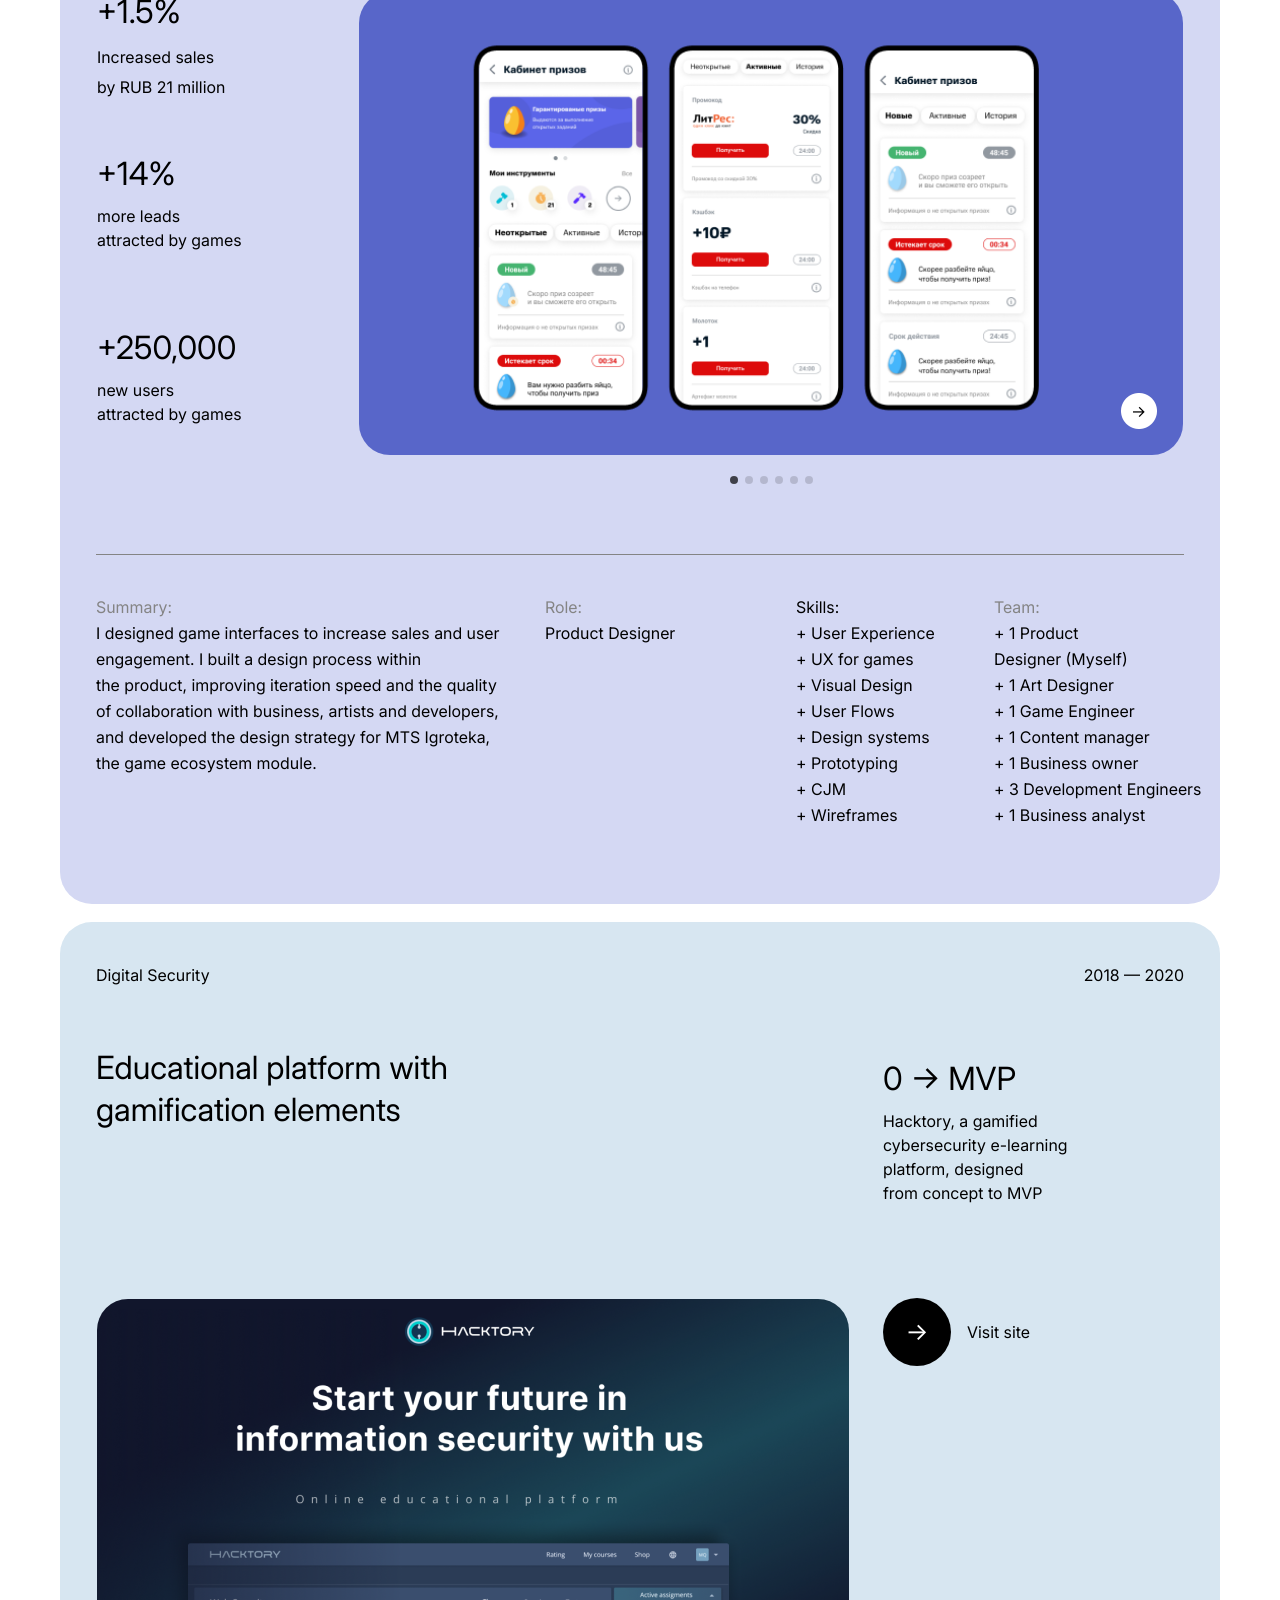
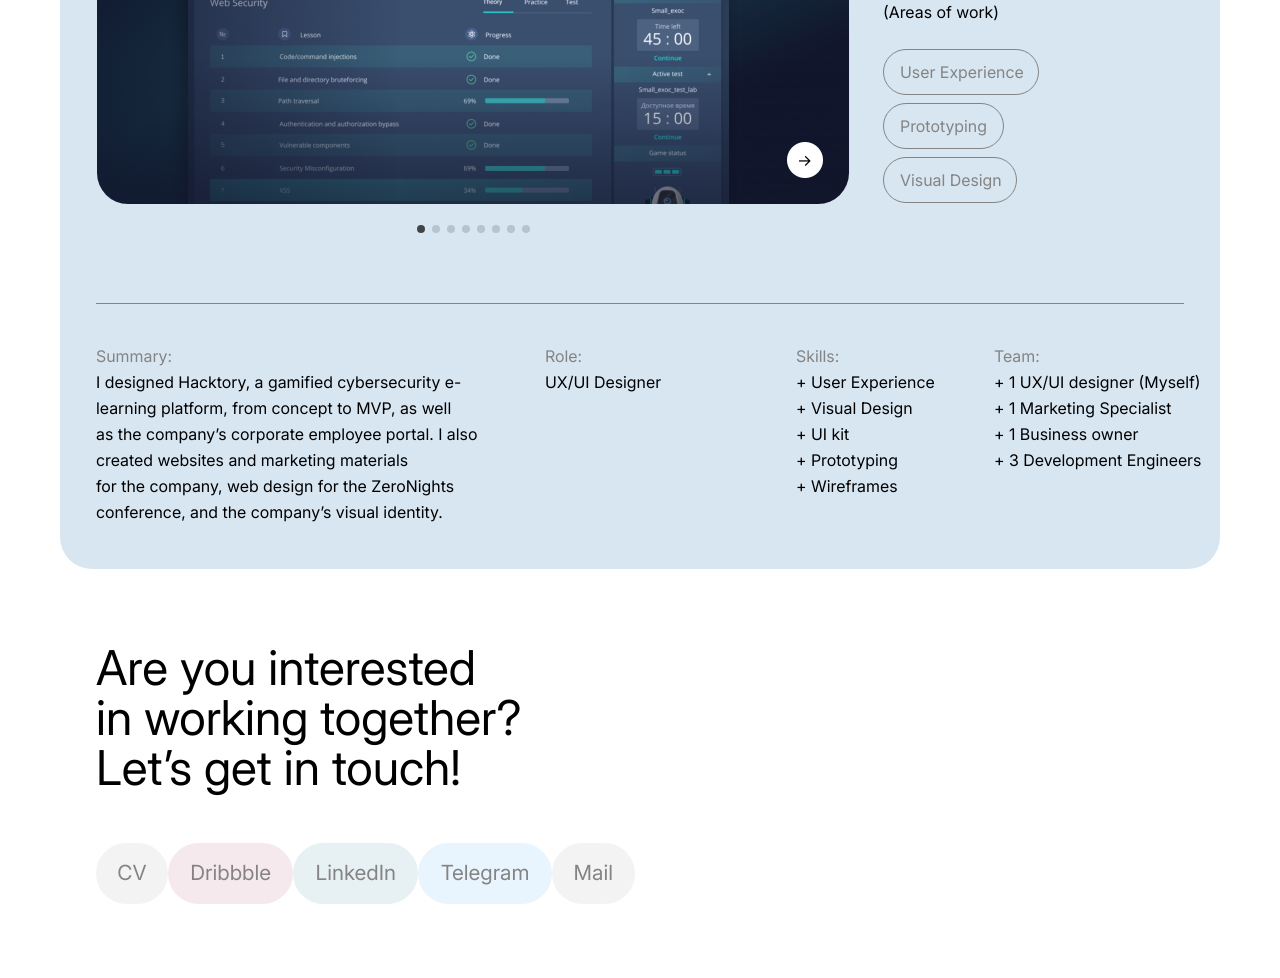
==== commit 9e7b3191: "Favicon from avatar, remove Site button, clean image corners, working paginators - Round SVG favicon" ====
--- a/index.html
+++ b/index.html
@@ -8,7 +8,10 @@
 <link rel="preconnect" href="https://fonts.googleapis.com">
 <link rel="preconnect" href="https://fonts.gstatic.com" crossorigin>
 <link href="https://fonts.googleapis.com/css2?family=Inter:wght@400;700&display=swap" rel="stylesheet">
-<link rel="stylesheet" href="styles.css">
+<link rel="icon" href="favicon.svg" type="image/svg+xml">
+<link rel="icon" href="favicon.png" type="image/png" sizes="64x64">
+<link rel="apple-touch-icon" href="apple-touch-icon.png">
+<link rel="stylesheet" href="styles.css?v=3">
 </head>
 <body>
 <main class="page" style="height:8978px">
@@ -23,7 +26,6 @@
     <a class="cbtn li" href="https://www.linkedin.com/in/irina-sidorova-55ba57239/" target="_blank" rel="noopener">LinkedIn</a>
     <a class="cbtn tg" href="https://t.me/ir_sid" target="_blank" rel="noopener">Telegram</a>
     <a class="cbtn ml" href="mailto:salex.iri@gmail.com">Mail</a>
-    <a class="cbtn st" href="https://irsid.tilda.ws/portfolio" target="_blank" rel="noopener">Site</a>
   </nav>
 
   <!-- ============ 1. Raiffeisen Capital — Robo Advisory ============ -->
@@ -38,7 +40,7 @@
     <p class="t t32" style="left:843px;top:769px;width:393px">x4</p>
     <p class="t t16" style="left:843px;top:820px;width:252px">more efficient managers thanks to shorter client-handling time; the service covered 80% of their needs</p>
 
-    <img class="img" src="assets/robo-hero.png" alt="Robo Advisory interface mockups" style="left:56px;top:1007px;width:754px;height:460px">
+    <img class="img rc" src="assets/robo-hero.png" alt="Robo Advisory interface mockups" style="left:56px;top:1007px;width:754px;height:460px">
     <img class="img" src="assets/robo-hero-gradient.png" alt="" style="left:2.5px;top:926.5px;width:890px;height:623px;pointer-events:none;mix-blend-mode:multiply">
 
     <a class="more" href="https://www.figma.com/proto/ep5jShKYS725o1rEgnxQGE/Show_portfolio?node-id=1-172&node-type=FRAME&t=AK3Mjo6PVhkjyynP-1&scaling=min-zoom&content-scaling=fixed&page-id=0%3A1&starting-point-node-id=7%3A19&share=1&hide-ui=1" target="_blank" rel="noopener" style="left:843px;top:1007px"><span class="arrow">→</span><span class="label">See more</span></a>
@@ -54,8 +56,8 @@
     <p class="t t16" style="left:82px;top:1754px;width:252px">fewer monthly support requests about investment status after the redesign</p>
     <a class="more" href="https://www.figma.com/proto/8nCbTV1sJFEw7MQgAPE9Wo/Presentation?node-id=45-17822&t=V4Pueqwybn2O0lqE-1&scaling=min-zoom&content-scaling=fixed&page-id=45%3A17494&starting-point-node-id=7%3A19&show-proto-sidebar=1&hide-ui=1" target="_blank" rel="noopener" style="left:81px;top:2004px"><span class="arrow">→</span><span class="label">See more</span></a>
 
-    <img class="img r32" src="assets/robo-phones.png" alt="Investment section in the Raiffeisen Bank app" style="left:395px;top:1706px;width:372px;height:366px">
-    <img class="img r32" src="assets/robo-cards.png" alt="Investment products screens" style="left:790px;top:1703px;width:372px;height:369px">
+    <img class="img rc" src="assets/robo-phones.png" alt="Investment section in the Raiffeisen Bank app" style="left:395px;top:1706px;width:372px;height:366px">
+    <div class="a rc" style="left:790px;top:1703px;width:372px;height:369px;overflow:hidden"><img class="img" src="assets/robo-cards.png" alt="Investment products screens" style="left:0;top:-15px;width:402px;height:399px"></div>
 
     <div class="line" style="left:56px;top:2170px;width:1088px"></div>
     <p class="t t16-26" style="left:56px;top:2210px;width:406px"><span class="grey">Summary:
@@ -90,15 +92,15 @@
 for entrepreneurs</h2>
     <p class="t t16" style="left:56px;top:2717px;width:252px">Designed from scratch to MVP for entrepreneurs in Dubai, then adapted for the US market</p>
 
-    <div class="car fill clip" data-auto="500" style="left:388px;top:2616px;width:421px;height:542px;border-radius:16px;cursor:default" aria-label="Digital bank app mockups">
+    <div class="car fill clip rc" data-auto="500" style="left:388px;top:2616px;width:421px;height:542px;cursor:default" aria-label="Digital bank app mockups">
       <img class="on" src="assets/bank-1.jpg" alt="Digital bank app — Intuitive Banking screen">
       <img src="assets/bank-2.jpg" alt="Digital bank app — account screen">
       <img src="assets/bank-3.jpg" alt="Digital bank app — payments screen">
       <img src="assets/bank-4.jpg" alt="Digital bank app — balance screen">
     </div>
 
-    <div class="a r32" style="left:839px;top:2616px;width:305px;height:251px;background:var(--aqua)"></div>
-    <img class="img" src="assets/bank-side.png" alt="Digital bank app mockup" style="left:839px;top:2616px;width:305px;height:251px">
+    <div class="a rc" style="left:839px;top:2616px;width:305px;height:251px;background:var(--aqua)"></div>
+    <img class="img rc" src="assets/bank-side.png" alt="Digital bank app mockup" style="left:839px;top:2616px;width:305px;height:251px">
 
     <p class="t t16-26" style="left:56px;top:2957px;width:478px">(Areas of work)</p>
     <span class="pill" style="left:56px;top:3004px;width:150px">Launching MVP</span>
@@ -130,7 +132,7 @@
     <p class="t t16-42 right" style="left:750px;top:3612px;width:394px">2020 — 2021</p>
 
     <!-- Figma 155:6560 (video fill). Drop the file in as assets/showreel.mp4; until then the poster frame shows. -->
-    <video class="img r32" poster="assets/showreel-poster.png" autoplay muted loop playsinline preload="metadata" aria-label="MTS Smart Pet App showreel" style="left:56px;top:3711px;width:753px;height:539px;object-fit:cover">
+    <video class="img rc" poster="assets/showreel-poster.png" autoplay muted loop playsinline preload="metadata" aria-label="MTS Smart Pet App showreel" style="left:56px;top:3711px;width:753px;height:539px;object-fit:cover">
       <source src="assets/showreel.mp4" type="video/mp4">
     </video>
 
@@ -157,7 +159,7 @@
          The side panels are made from the video itself (a copy stretched over a strip of pure
          background, video x 292–308), so their colour matches the video in every browser.
          The main video is clipped to the phone column; the whole block gets the 32px corners. -->
-    <div class="a vidbox" style="left:55px;top:4476px;width:488px;height:523px">
+    <div class="a vidbox rc" style="left:55px;top:4476px;width:488px;height:523px">
       <img src="assets/smartopus-cards.png" alt="MTS Smartopus app cards" style="width:488px;height:523px">
       <video class="vid-bg" autoplay muted loop playsinline preload="auto" aria-hidden="true">
         <source src="assets/smartopus-cards.mp4" type="video/mp4">
@@ -173,12 +175,12 @@
 The app was put into beta test
 The visual style of the app was refined</p>
 
-    <div class="car clip" style="left:330px;top:5111px;width:812px;height:506px;border-radius:32px" aria-label="MTS Smartopus screens, click to see more">
+    <div class="car clip rc" style="left:330px;top:5111px;width:812px;height:506px" aria-label="MTS Smartopus screens, click to see more">
       <img class="on" src="assets/smartopus-1.png" alt="MTS Smartopus screens 1" style="width:812px;height:516px">
       <img src="assets/smartopus-2.png" alt="MTS Smartopus screens 2" style="width:812px;height:516px">
       <img src="assets/smartopus-3.png" alt="MTS Smartopus screens 3" style="width:816px;height:516px">
     </div>
-    <div class="dots light" style="left:702px;top:5637px"><i></i><i></i><i></i><i></i><i></i></div>
+    <div class="dots light" style="left:702px;top:5637px"></div>
 
     <div class="line" style="left:56px;top:5721px;width:1088px"></div>
     <p class="t t16-26" style="left:56px;top:5759px;width:406px"><span class="grey">Summary:
@@ -215,7 +217,7 @@
     <p class="t t32" style="left:57px;top:6727px;width:273px">+250,000</p>
     <p class="t t16" style="left:57px;top:6778px;width:175px">new users attracted by games</p>
 
-    <div class="car" style="left:318px;top:6391px;width:826px;height:465px" aria-label="Gamification screens, click to see more">
+    <div class="car clip rc" style="left:318px;top:6391px;width:826px;height:465px" aria-label="Gamification screens, click to see more">
       <img class="on" src="assets/game-1.png" alt="Gamification module screens 1" style="width:826px;height:465px">
       <img src="assets/game-2.png" alt="Gamification module screens 2" style="width:826px;height:465px">
       <img src="assets/game-3.png" alt="Gamification module screens 3" style="width:826px;height:464px">
@@ -223,7 +225,7 @@
       <img src="assets/game-5.png" alt="Gamification module screens 5" style="width:826px;height:465px">
       <img src="assets/game-6.png" alt="Gamification module screens 6" style="width:826px;height:465px">
     </div>
-    <div class="dots" style="left:697px;top:6876px"><i></i><i></i><i></i><i></i><i></i></div>
+    <div class="dots" style="left:697px;top:6876px"></div>
 
     <div class="line" style="left:56px;top:6954px;width:1088px"></div>
     <p class="t t16-26" style="left:56px;top:6994px;width:406px"><span class="grey">Summary:
@@ -256,11 +258,11 @@
     <p class="t t16-42" style="left:56px;top:7354px;width:394px">Digital Security</p>
     <p class="t t16-42 right" style="left:750px;top:7354px;width:394px">2018 — 2020</p>
 
-    <h2 class="t t32" style="left:56px;top:7447px;width:394px;font-weight:400">Educational platform with gamification elements</h2>
+    <h2 class="t t32" style="left:56px;top:7447px;width:394px;font-weight:400">Educational platform with gamification elements</h2>
     <p class="t t32" style="left:843px;top:7458px;width:301px">0 → MVP</p>
     <p class="t t16" style="left:843px;top:7509px;width:252px">Hacktory, a gamified cybersecurity e-learning platform, designed from concept to MVP</p>
 
-    <div class="car" style="left:56px;top:7698px;width:754px;height:507px" aria-label="Hacktory screens, click to see more">
+    <div class="car clip rc" style="left:56px;top:7698px;width:754px;height:507px" aria-label="Hacktory screens, click to see more">
       <img class="on" src="assets/hack-1.png" alt="Hacktory platform 1" style="width:754px;height:507px">
       <img src="assets/hack-2.png" alt="Hacktory platform 2" style="width:754px;height:509px">
       <img src="assets/hack-3.png" alt="Hacktory platform 3" style="width:754px;height:507px">
@@ -270,7 +272,7 @@
       <img src="assets/hack-7.png" alt="Hacktory platform 7" style="width:754px;height:507px">
       <img src="assets/hack-8.png" alt="Hacktory platform 8" style="width:754px;height:507px">
     </div>
-    <div class="dots" style="left:399px;top:8225px"><i></i><i></i><i></i><i></i><i></i></div>
+    <div class="dots" style="left:399px;top:8225px"></div>
 
     <a class="more" href="https://hacktory.ai/" target="_blank" rel="noopener" style="left:843px;top:7698px"><span class="arrow">→</span><span class="label">Visit site</span></a>
 
@@ -306,9 +308,8 @@
     <a class="cbtn li" href="https://www.linkedin.com/in/irina-sidorova-55ba57239/" target="_blank" rel="noopener">LinkedIn</a>
     <a class="cbtn tg" href="https://t.me/ir_sid" target="_blank" rel="noopener">Telegram</a>
     <a class="cbtn ml" href="mailto:salex.iri@gmail.com">Mail</a>
-    <a class="cbtn st" href="https://irsid.tilda.ws/portfolio" target="_blank" rel="noopener">Site</a>
   </nav>
 </main>
-<script src="script.js"></script>
+<script src="script.js?v=3"></script>
 </body>
 </html>
--- a/styles.css
+++ b/styles.css
@@ -147,8 +147,15 @@
 
 /* ---------- Dots under carousels ---------- */
 .dots { position: absolute; display: flex; gap: 7px; height: 8px; }
-.dots i { display: block; width: 8px; height: 8px; border-radius: 50%; background: rgba(0, 0, 0, 0.15); }
-.dots.light i { background: #d9d9d9; }
+.dots button {
+  position: relative; display: block; width: 8px; height: 8px; padding: 0; border: 0;
+  border-radius: 50%; background: rgba(0, 0, 0, 0.15); cursor: pointer;
+  transition: background-color .2s, transform .2s;
+}
+.dots button::after { content: ""; position: absolute; inset: -8px -4px; } /* bigger tap area */
+.dots button:hover { background: rgba(0, 0, 0, 0.35); }
+.dots button.on { background: rgba(0, 0, 0, 0.7); }
+.dots button:focus-visible { outline: 2px solid #000; outline-offset: 2px; }
 
 /* ---------- CV page ---------- */
 .cv-line { position: absolute; width: 1058px; height: 0; border-top: 2.6365px solid var(--divider-cv); }
@@ -195,3 +202,8 @@
 .vidbox .vid-bg { width: 960px; height: 523px; object-fit: fill; transform-origin: 0 0; transform: scaleX(30.5) translateX(-292px); }
 /* main video, 464px wide like in Figma, only the phone column (140px panels on each side hidden) */
 .vidbox .vid-main { left: 12px; width: 464px; height: 523px; object-fit: cover; clip-path: inset(0 128px 0 128px); }
+
+/* ---------- Unified rounded corners ----------
+   Figma exports have ~32px rounded corners baked in on a white/#f5f5f5 background.
+   Clipping 1px inside with a concentric 31px radius gives a clean 32px corner with no white tips. */
+.rc { clip-path: inset(1px round 31px); border-radius: 32px; }
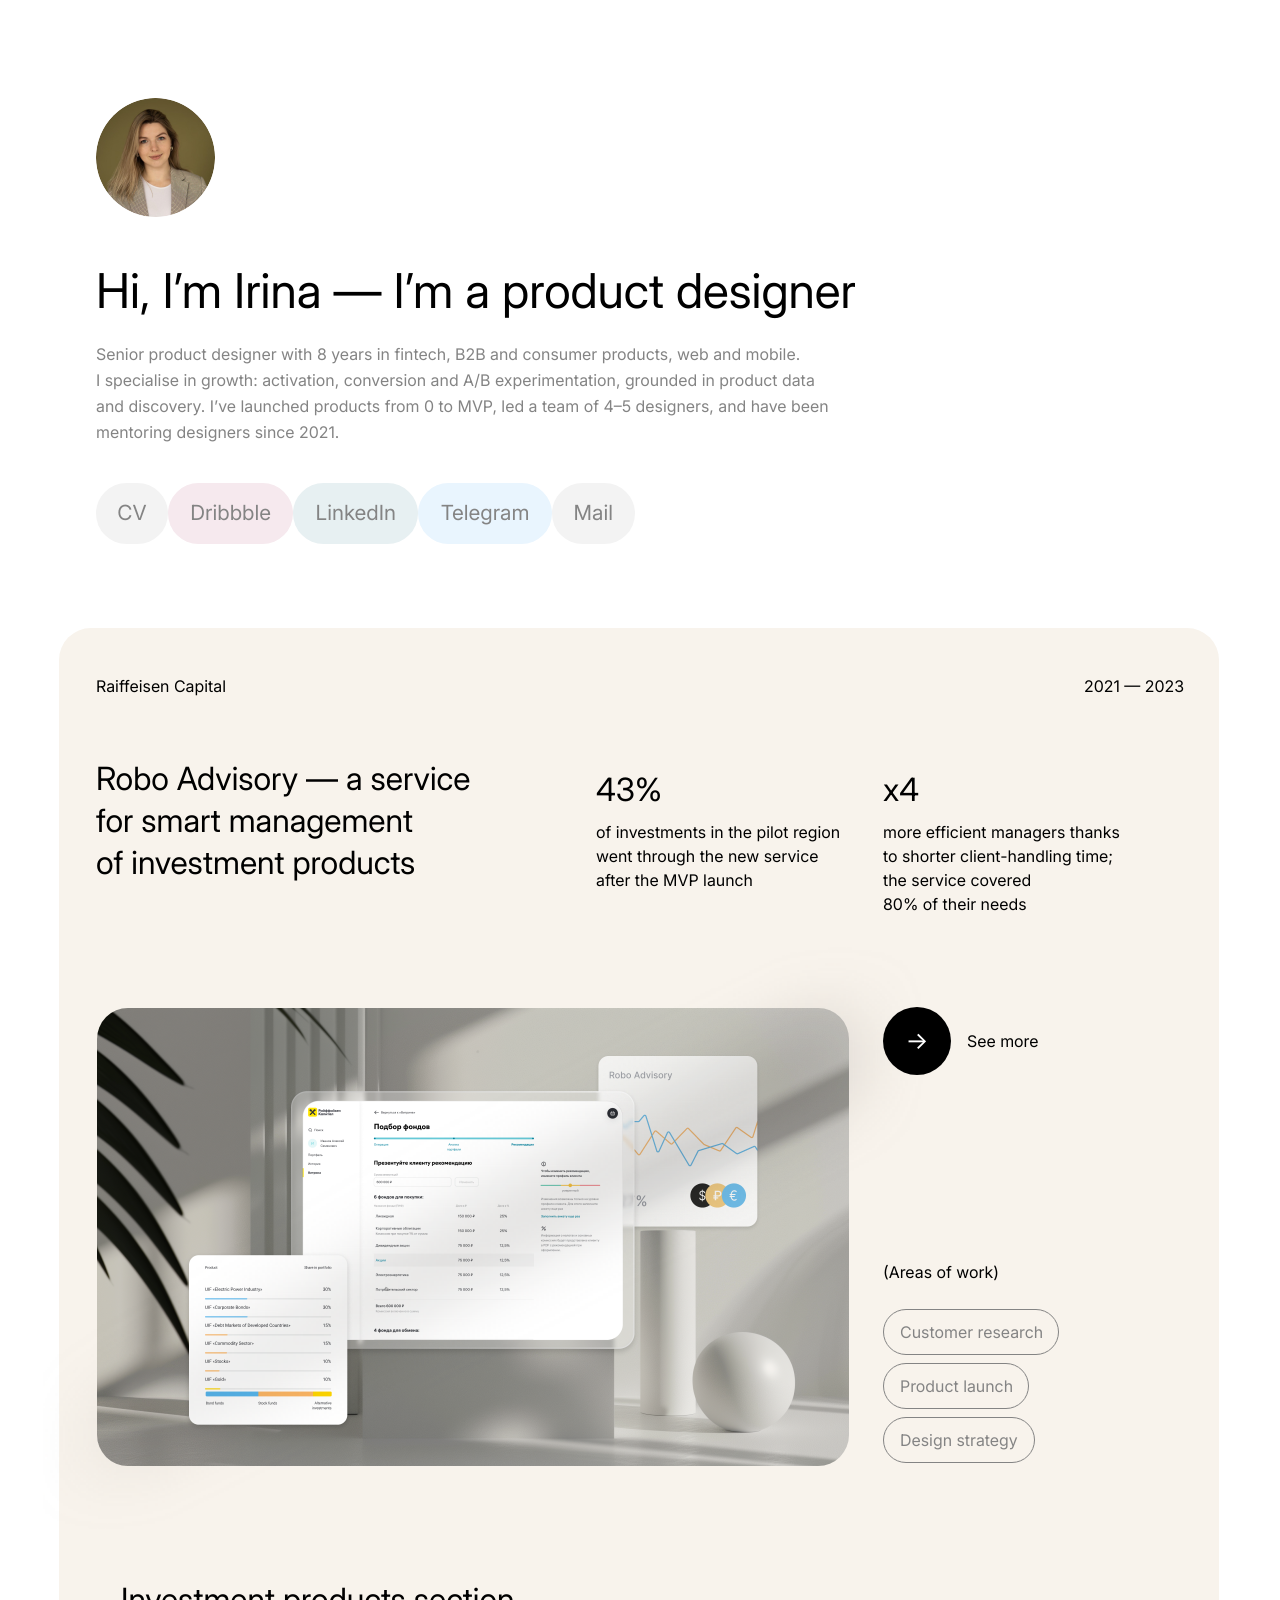
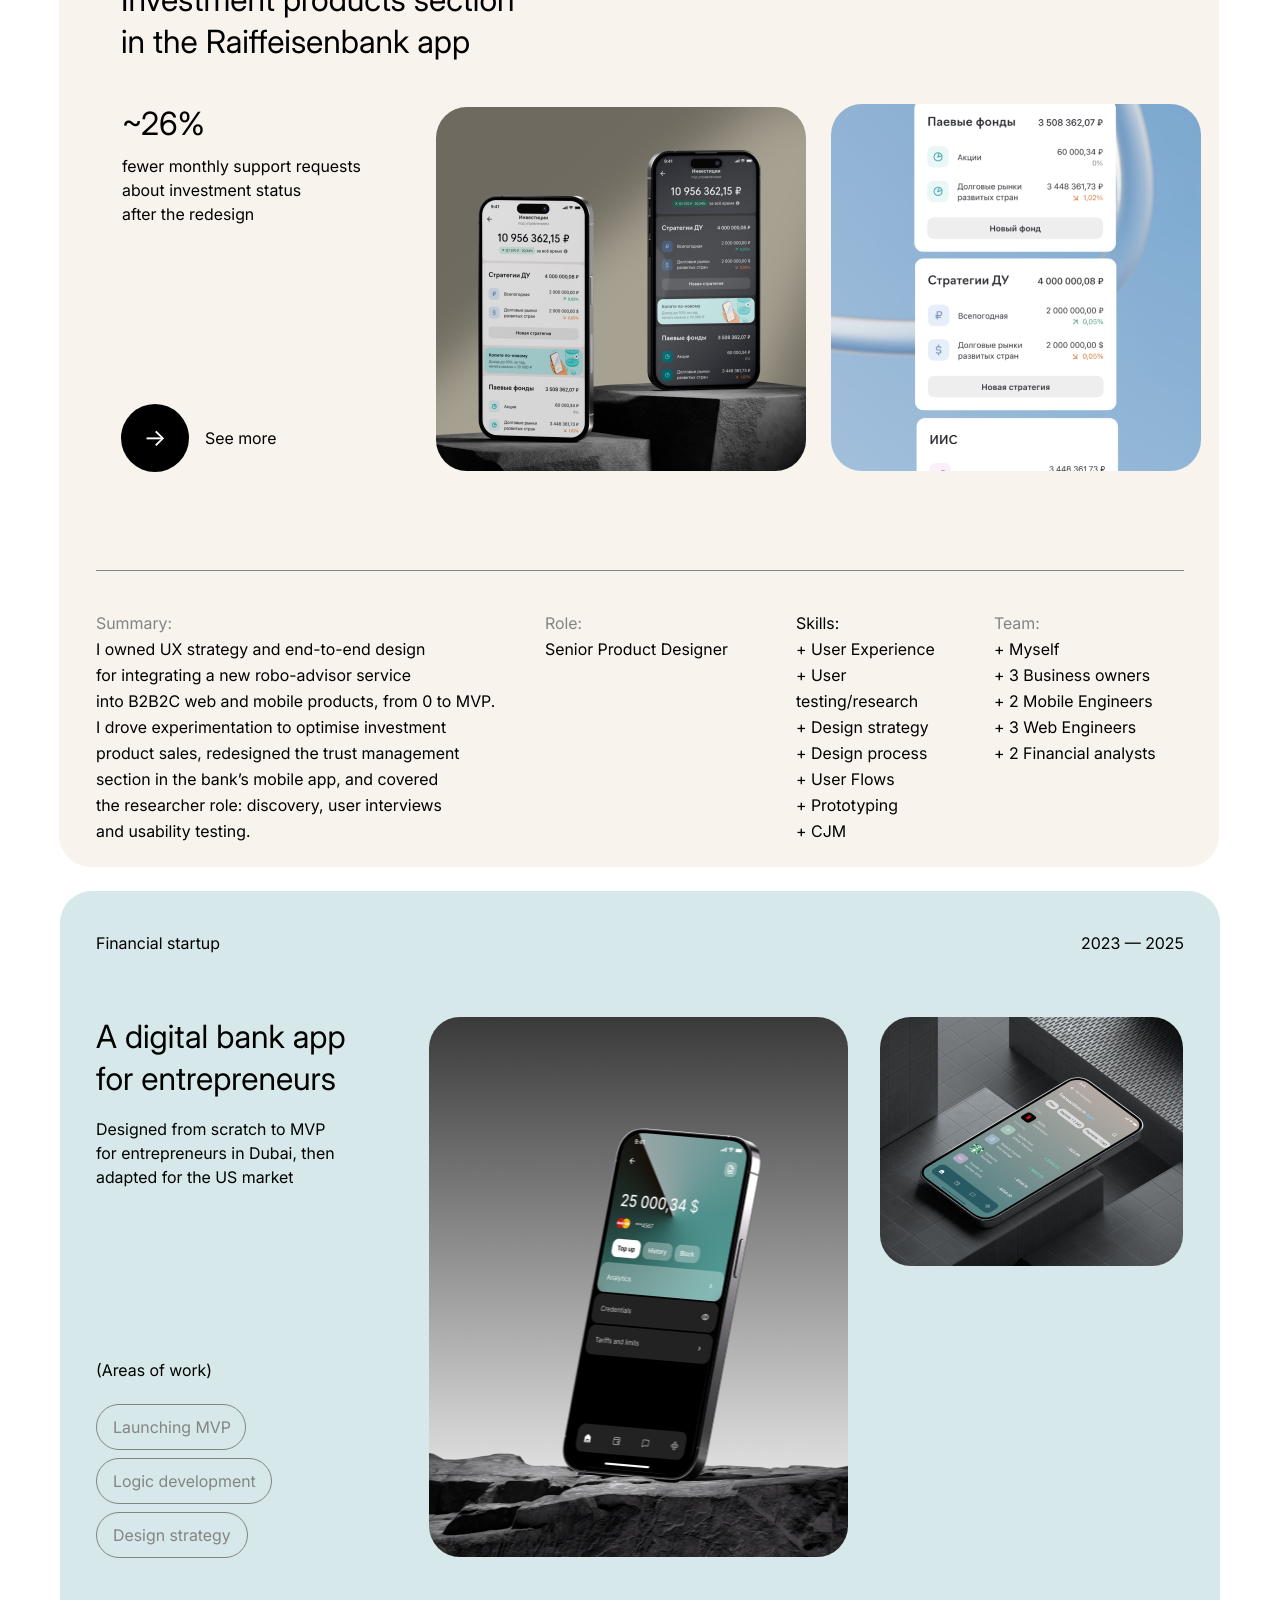
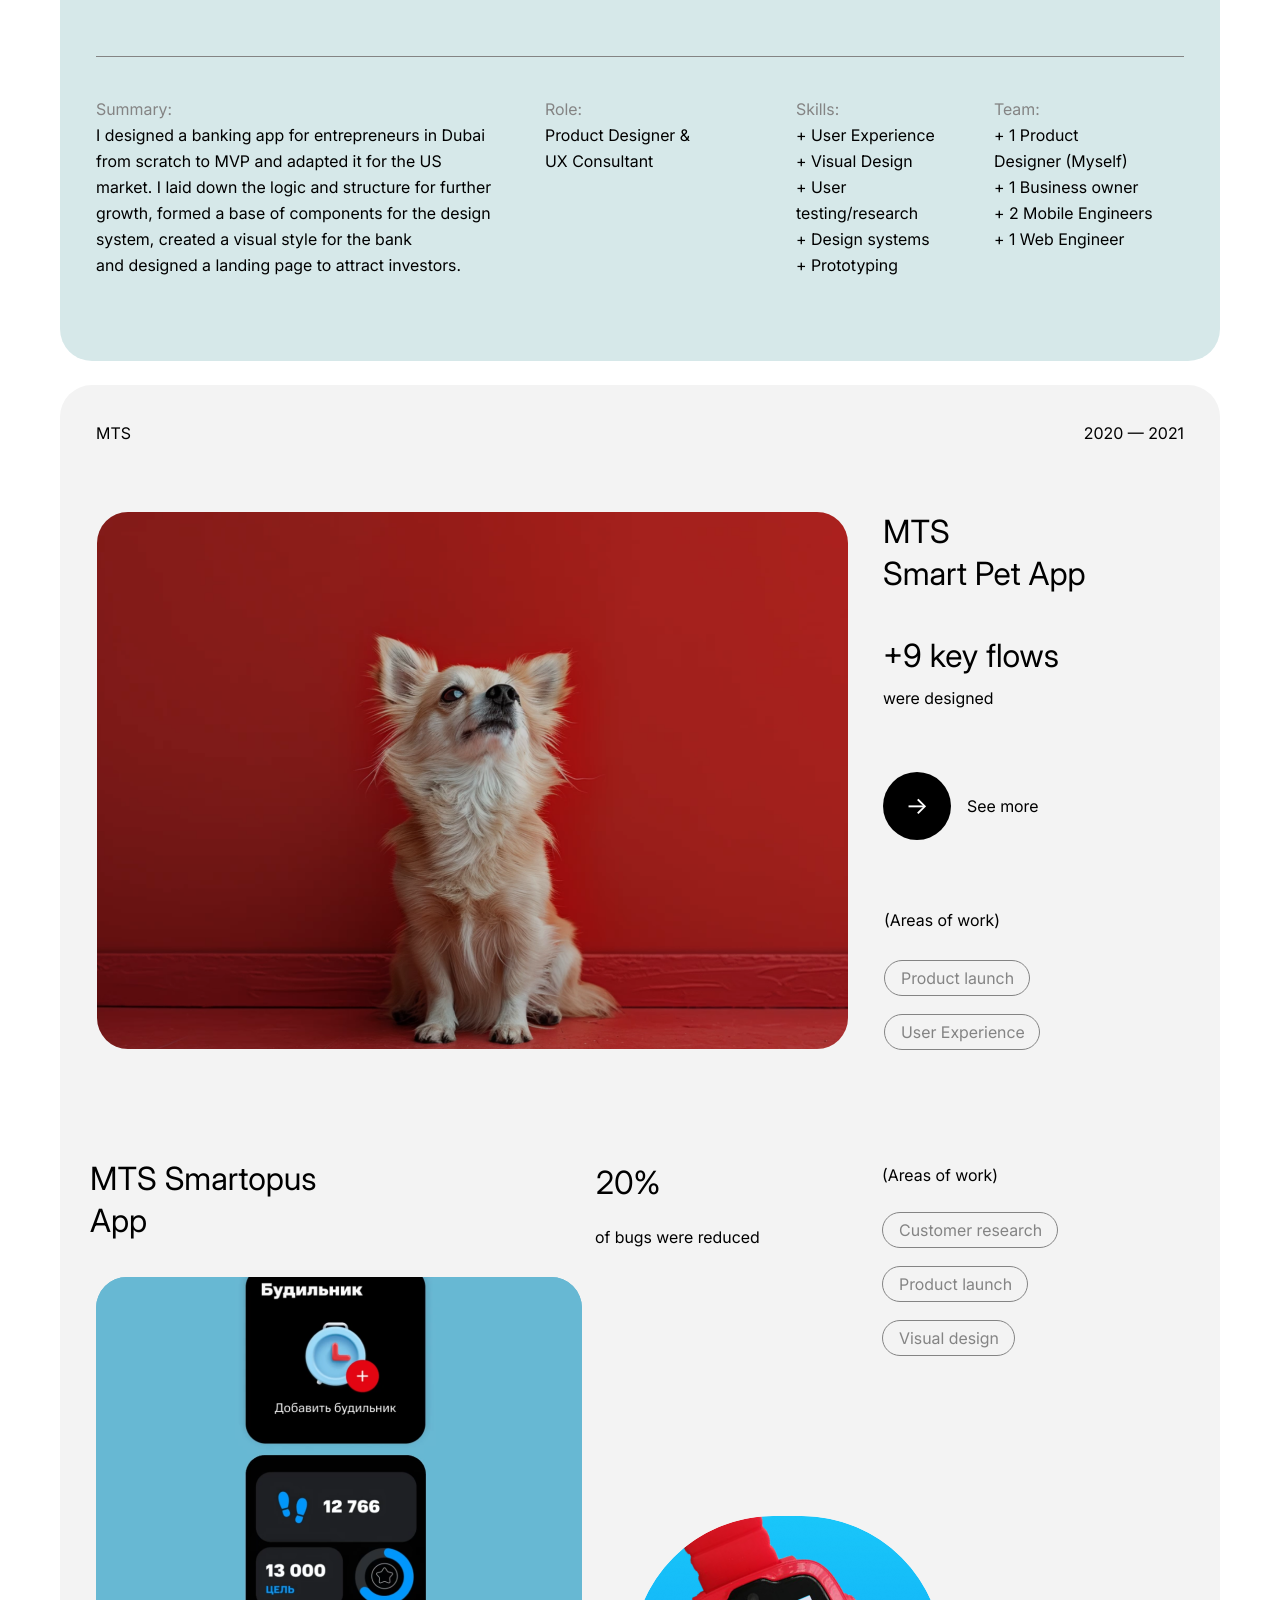
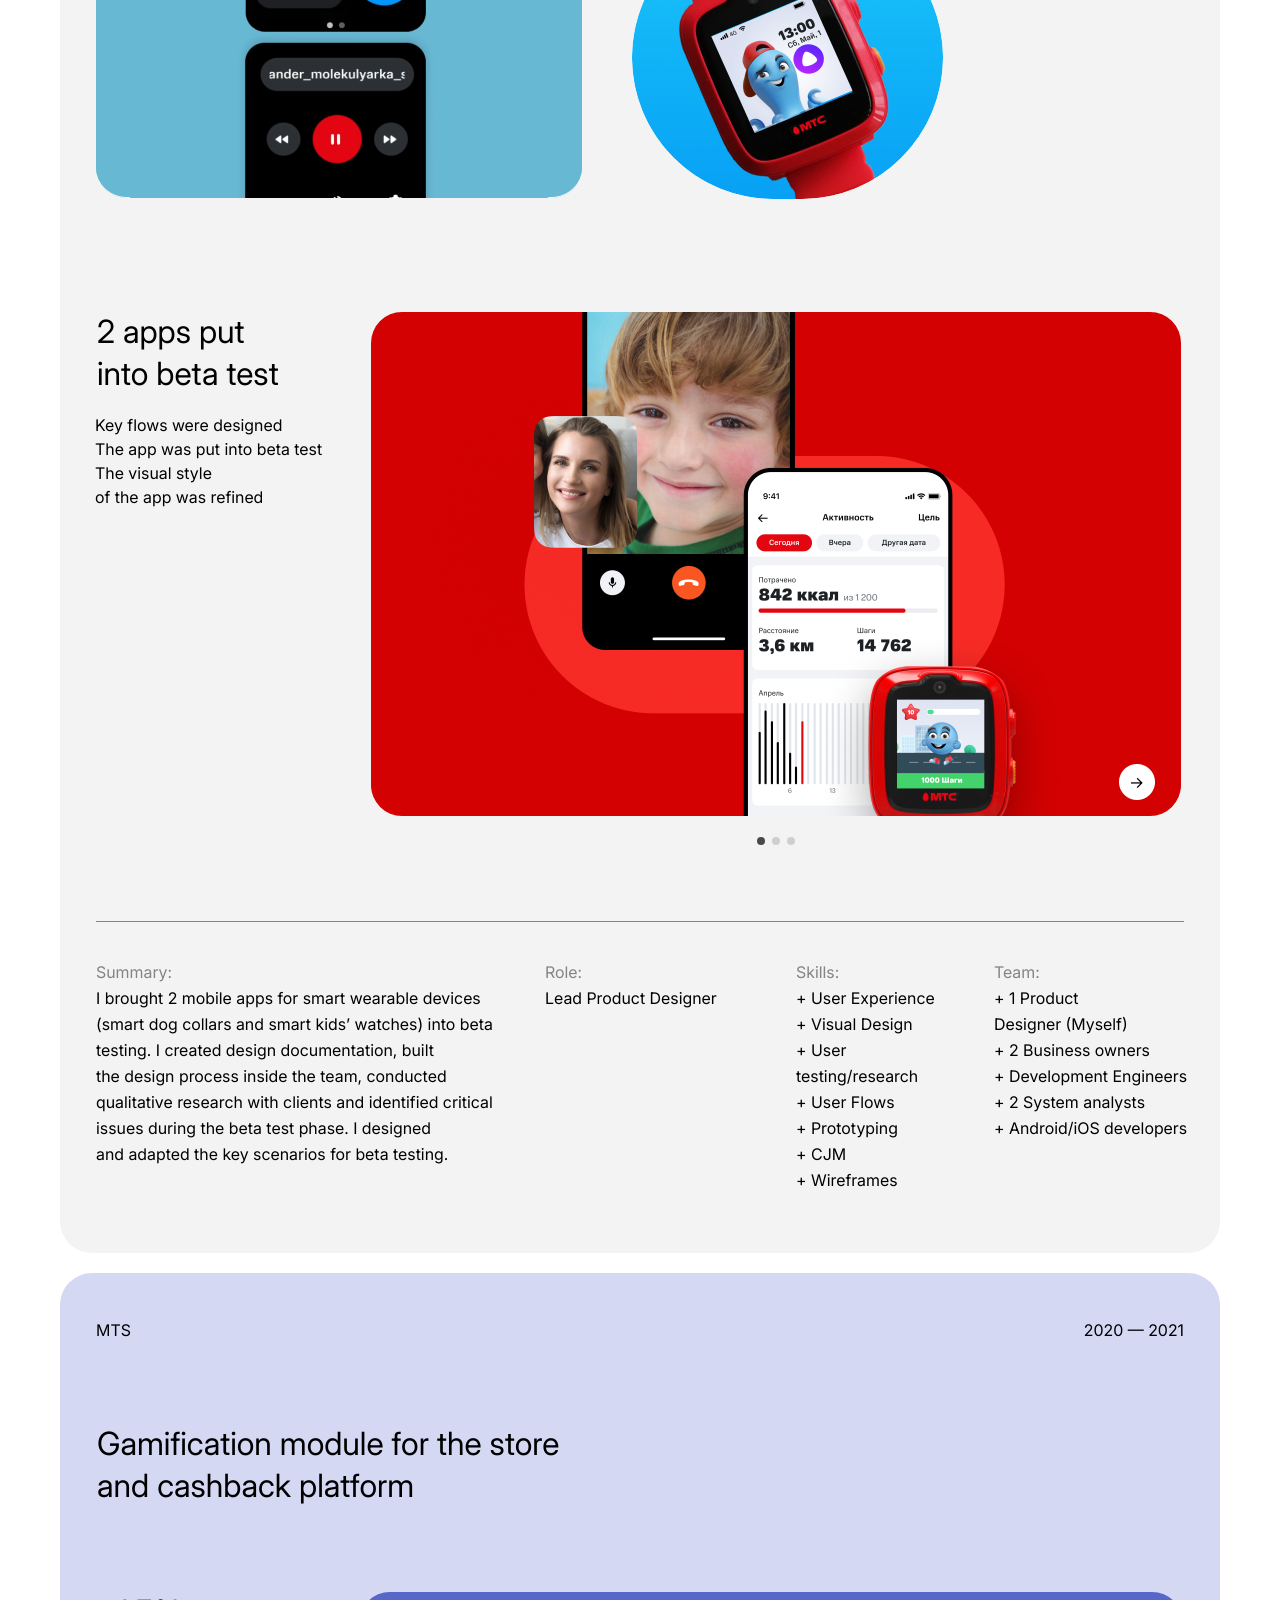
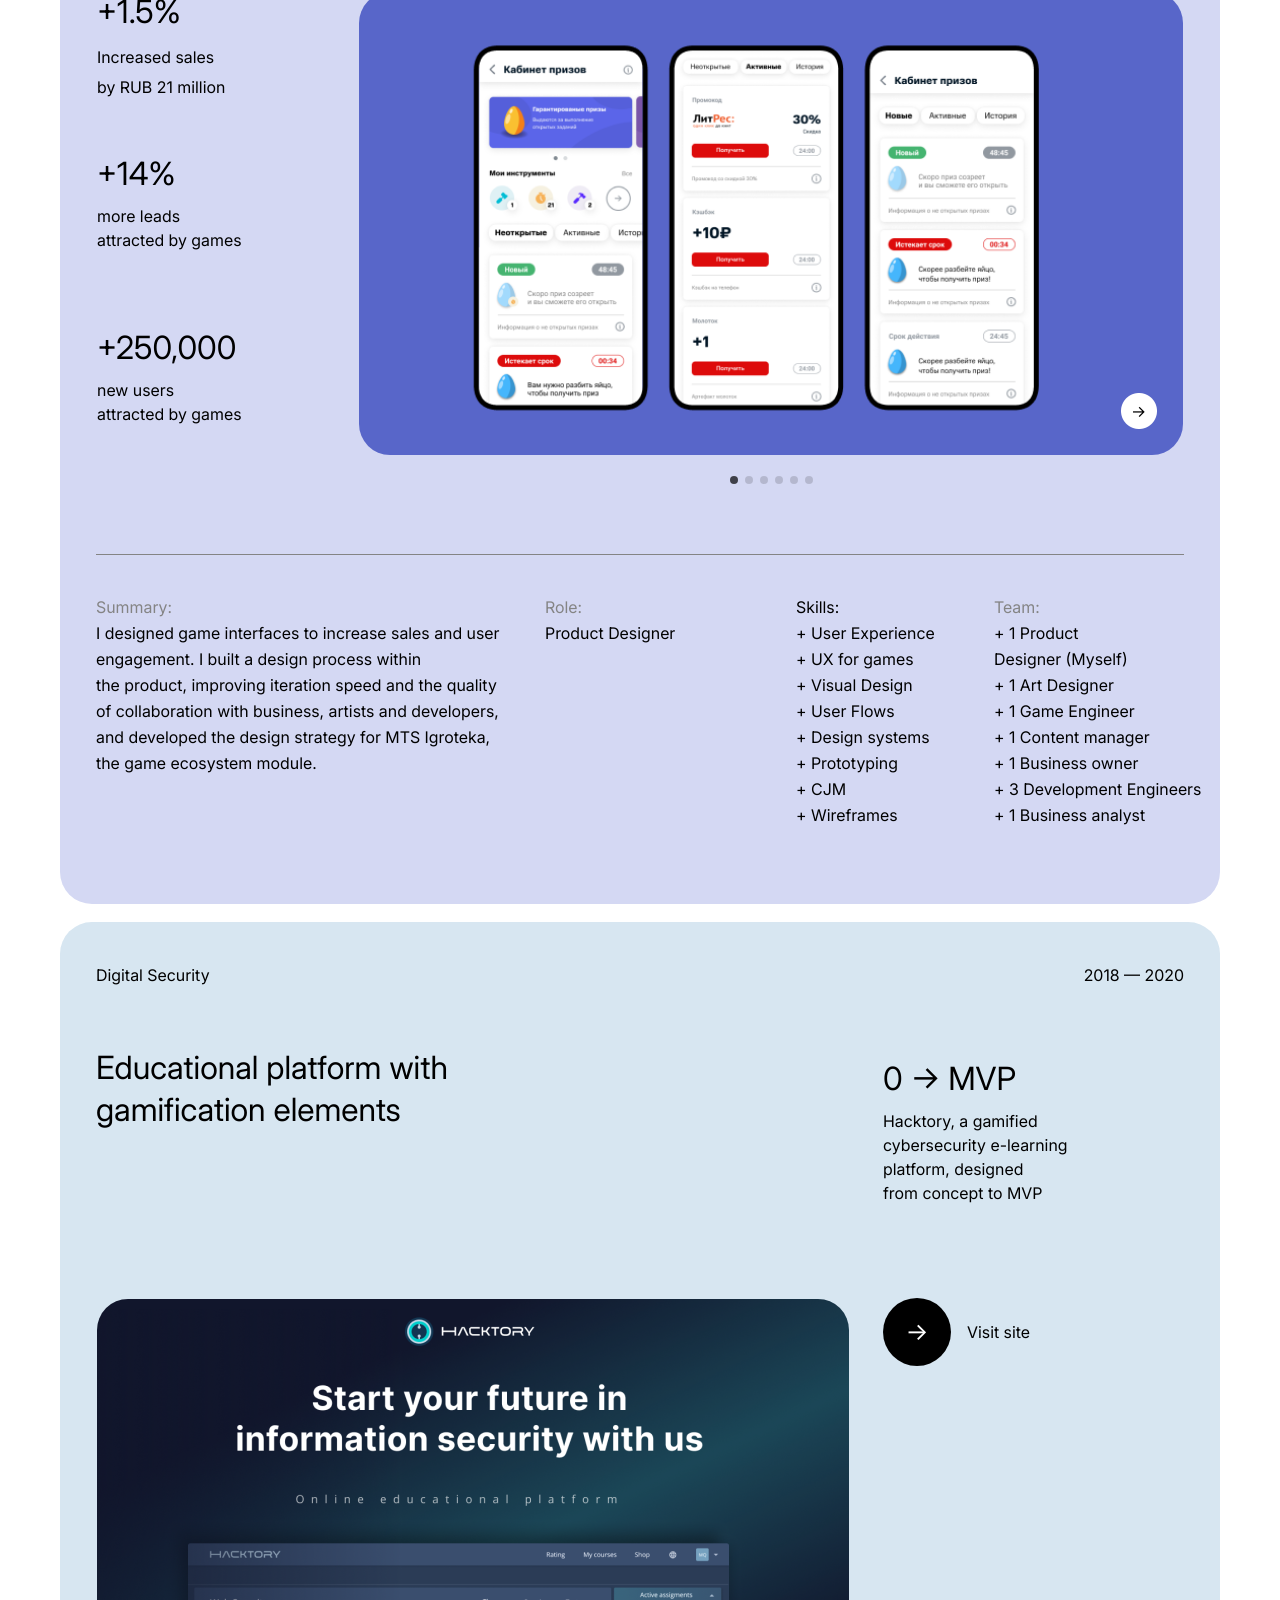
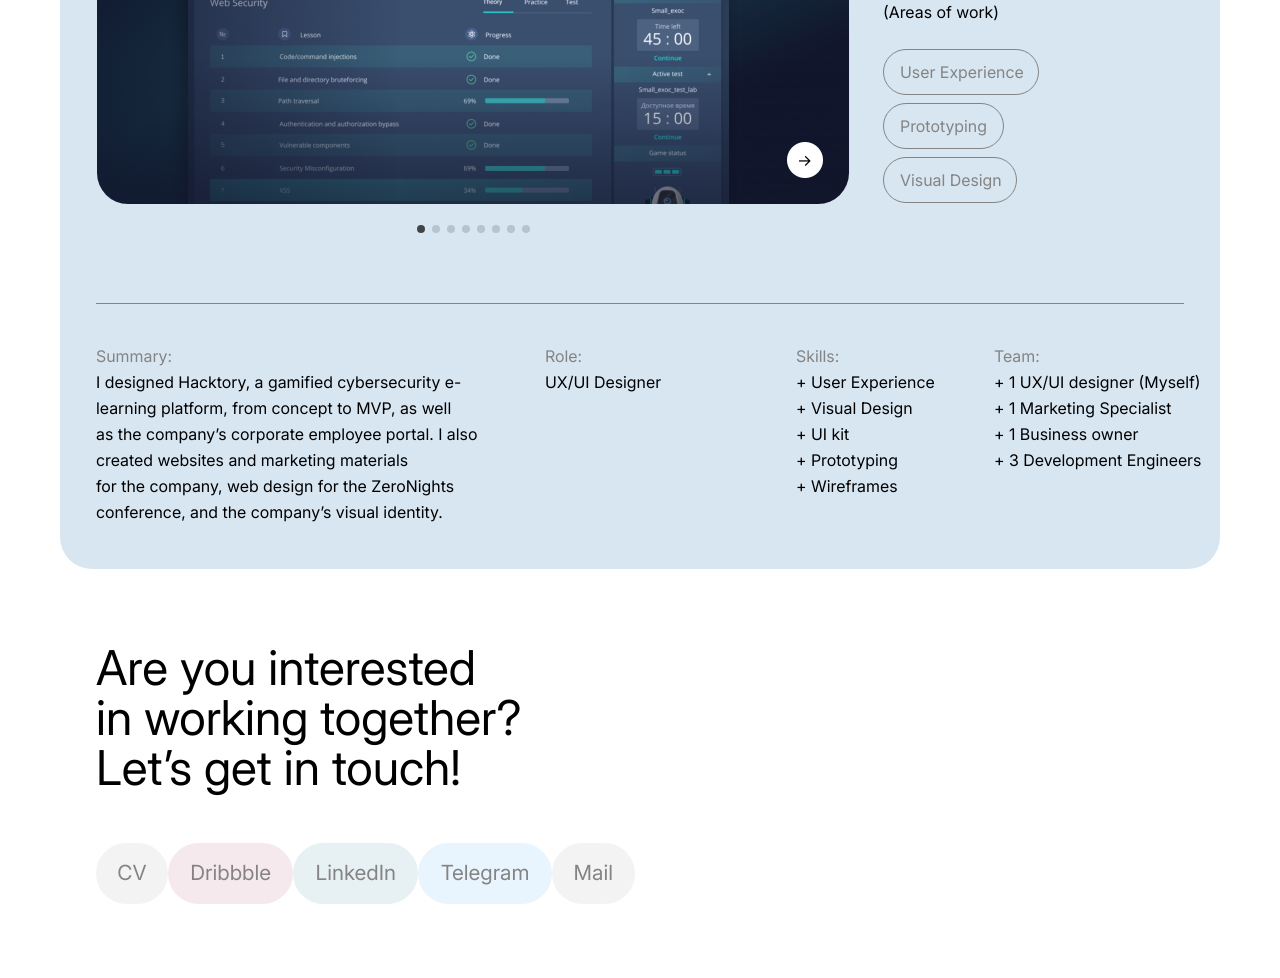
==== commit 1a1f2a16: "Add case study pages: Smart Pet, Robo Advisory, Investment section - Pages built from Figma frames 4" ====
--- a/index.html
+++ b/index.html
@@ -11,7 +11,7 @@
 <link rel="icon" href="favicon.svg" type="image/svg+xml">
 <link rel="icon" href="favicon.png" type="image/png" sizes="64x64">
 <link rel="apple-touch-icon" href="apple-touch-icon.png">
-<link rel="stylesheet" href="styles.css?v=3">
+<link rel="stylesheet" href="styles.css?v=4">
 </head>
 <body>
 <main class="page" style="height:8978px">
@@ -43,7 +43,7 @@
     <img class="img rc" src="assets/robo-hero.png" alt="Robo Advisory interface mockups" style="left:56px;top:1007px;width:754px;height:460px">
     <img class="img" src="assets/robo-hero-gradient.png" alt="" style="left:2.5px;top:926.5px;width:890px;height:623px;pointer-events:none;mix-blend-mode:multiply">
 
-    <a class="more" href="https://www.figma.com/proto/ep5jShKYS725o1rEgnxQGE/Show_portfolio?node-id=1-172&node-type=FRAME&t=AK3Mjo6PVhkjyynP-1&scaling=min-zoom&content-scaling=fixed&page-id=0%3A1&starting-point-node-id=7%3A19&share=1&hide-ui=1" target="_blank" rel="noopener" style="left:843px;top:1007px"><span class="arrow">→</span><span class="label">See more</span></a>
+    <a class="more" href="case-robo-advisory.html" target="_blank" rel="noopener" style="left:843px;top:1007px"><span class="arrow">→</span><span class="label">See more</span></a>
 
     <p class="t t16-26" style="left:843px;top:1259px;width:478px">(Areas of work)</p>
     <span class="pill" style="left:843px;top:1309px;width:176px">Customer research</span>
@@ -54,7 +54,7 @@
 in the Raiffeisenbank app</h2>
     <p class="t t32" style="left:82px;top:1703px;width:393px">~26%</p>
     <p class="t t16" style="left:82px;top:1754px;width:252px">fewer monthly support requests about investment status after the redesign</p>
-    <a class="more" href="https://www.figma.com/proto/8nCbTV1sJFEw7MQgAPE9Wo/Presentation?node-id=45-17822&t=V4Pueqwybn2O0lqE-1&scaling=min-zoom&content-scaling=fixed&page-id=45%3A17494&starting-point-node-id=7%3A19&show-proto-sidebar=1&hide-ui=1" target="_blank" rel="noopener" style="left:81px;top:2004px"><span class="arrow">→</span><span class="label">See more</span></a>
+    <a class="more" href="case-investment-section.html" target="_blank" rel="noopener" style="left:81px;top:2004px"><span class="arrow">→</span><span class="label">See more</span></a>
 
     <img class="img rc" src="assets/robo-phones.png" alt="Investment section in the Raiffeisen Bank app" style="left:395px;top:1706px;width:372px;height:366px">
     <div class="a rc" style="left:790px;top:1703px;width:372px;height:369px;overflow:hidden"><img class="img" src="assets/robo-cards.png" alt="Investment products screens" style="left:0;top:-15px;width:402px;height:399px"></div>
@@ -140,6 +140,8 @@
 Smart Pet App</h2>
     <p class="t t32" style="left:843px;top:3835px;width:393px">+9 key flows</p>
     <p class="t t16" style="left:843px;top:3886px;width:252px">were designed</p>
+
+    <a class="more" href="case-smart-pet.html" target="_blank" rel="noopener" style="left:843px;top:3972px"><span class="arrow">→</span><span class="label">See more</span></a>
 
     <p class="t t16-26" style="left:844px;top:4107px;width:478px">(Areas of work)</p>
     <span class="pill s" style="left:844px;top:4160px;width:146px">Product launch</span>
@@ -310,6 +312,6 @@
     <a class="cbtn ml" href="mailto:salex.iri@gmail.com">Mail</a>
   </nav>
 </main>
-<script src="script.js?v=3"></script>
+<script src="script.js?v=4"></script>
 </body>
 </html>
--- a/styles.css
+++ b/styles.css
@@ -207,3 +207,22 @@
    Figma exports have ~32px rounded corners baked in on a white/#f5f5f5 background.
    Clipping 1px inside with a concentric 31px radius gives a clean 32px corner with no white tips. */
 .rc { clip-path: inset(1px round 31px); border-radius: 32px; }
+
+/* ---------- Case study pages (case-*.html) ---------- */
+.case-page .strip { position: absolute; display: block; user-select: none; -webkit-user-drag: none; }
+.case-page .case-video { position: absolute; display: block; object-fit: cover; }
+.sr-only { position: absolute; width: 1px; height: 1px; overflow: hidden; clip: rect(0 0 0 0); white-space: nowrap; }
+.case-back {
+  position: fixed; z-index: 10; left: 16px; bottom: 16px;
+  display: flex; align-items: center; gap: 10px; height: 48px; padding: 0 18px 0 0;
+  border-radius: 48px; background: #ffffff; color: #000000; text-decoration: none;
+  font: 16px/24px "Inter", system-ui, sans-serif; box-shadow: 0 4px 20px rgba(0, 0, 0, 0.12);
+}
+.case-back .arrow {
+  display: flex; align-items: center; justify-content: center; width: 48px; height: 48px;
+  border-radius: 48px; background: #000000; color: #ffffff; font-size: 20px;
+}
+.case-back:hover .arrow, .case-back:focus-visible .arrow { background: #ffffff; color: #000000; box-shadow: inset 0 0 0 1px #000; }
+.case-back:focus-visible { outline: none; }
+.case-back { padding: 0; gap: 0; background: transparent; box-shadow: 0 4px 20px rgba(0, 0, 0, 0.18); }
+.case-back .label { position: absolute; width: 1px; height: 1px; overflow: hidden; clip: rect(0 0 0 0); white-space: nowrap; }
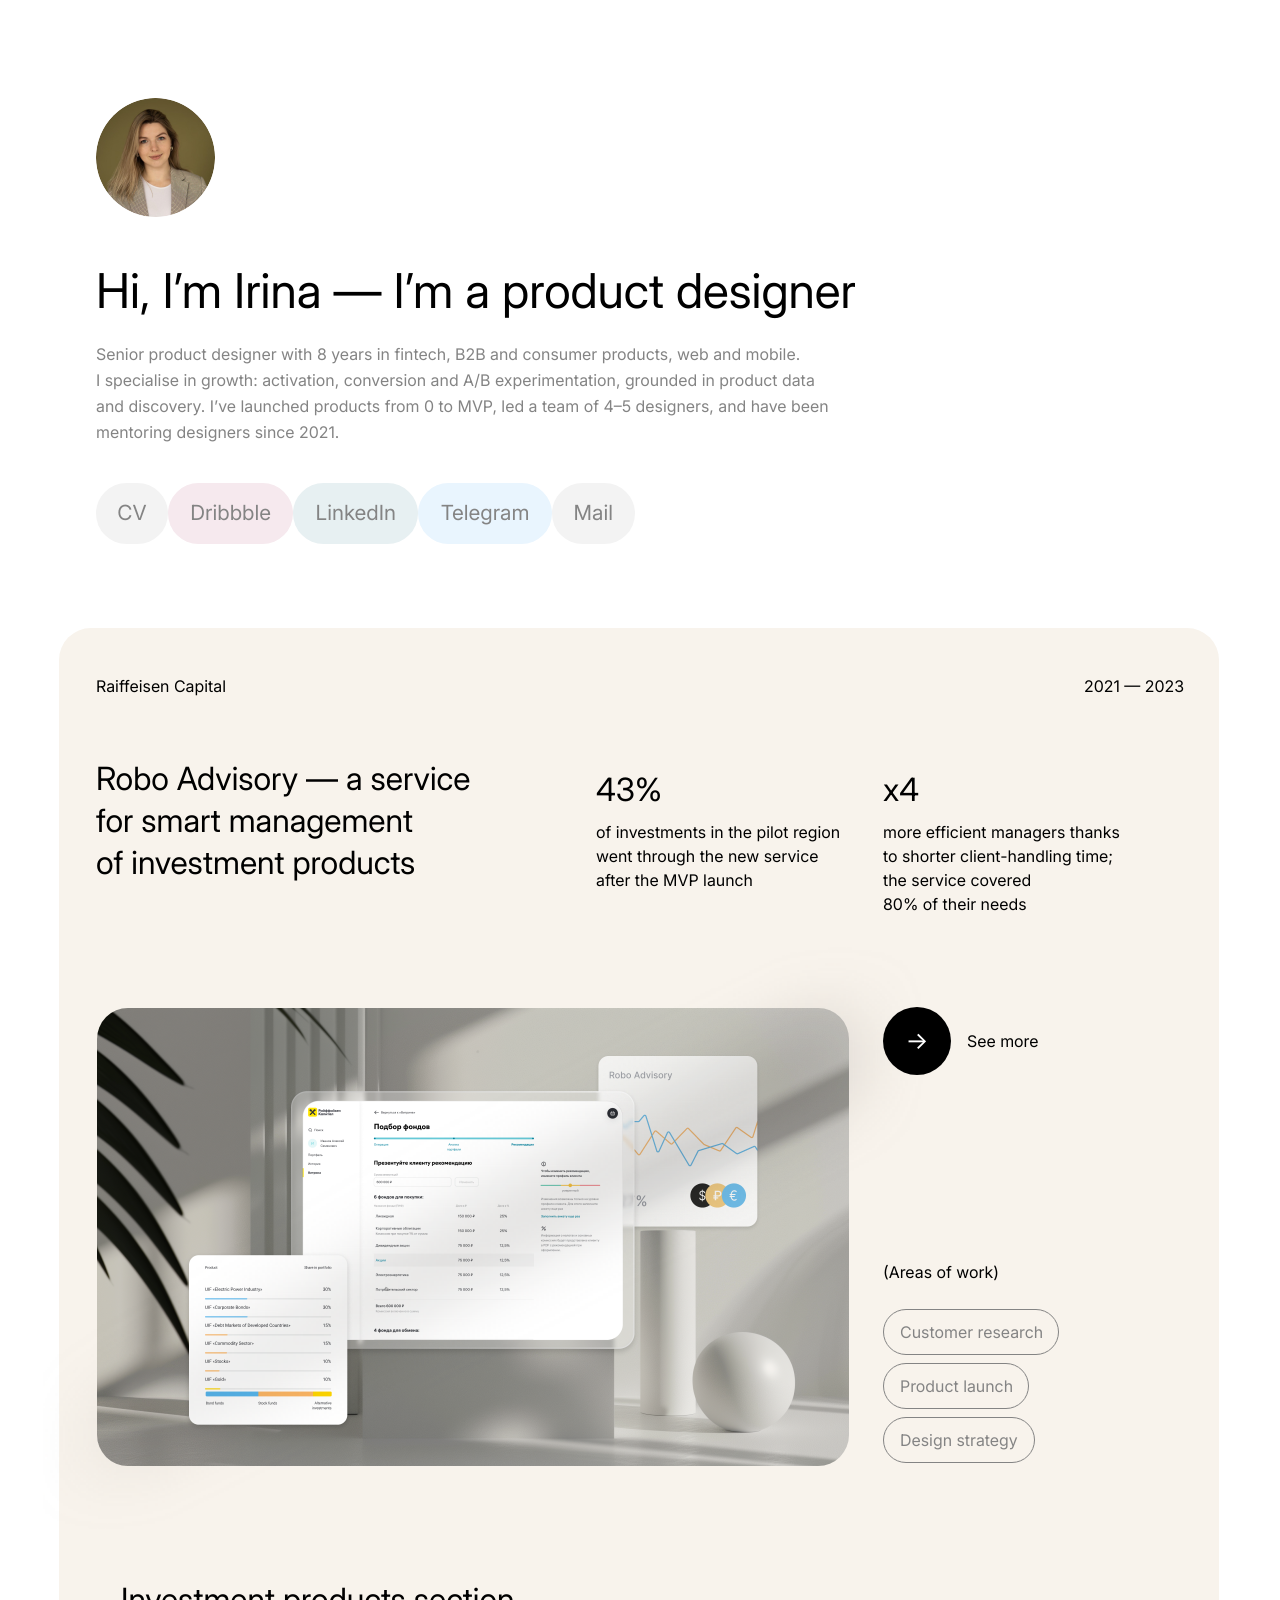
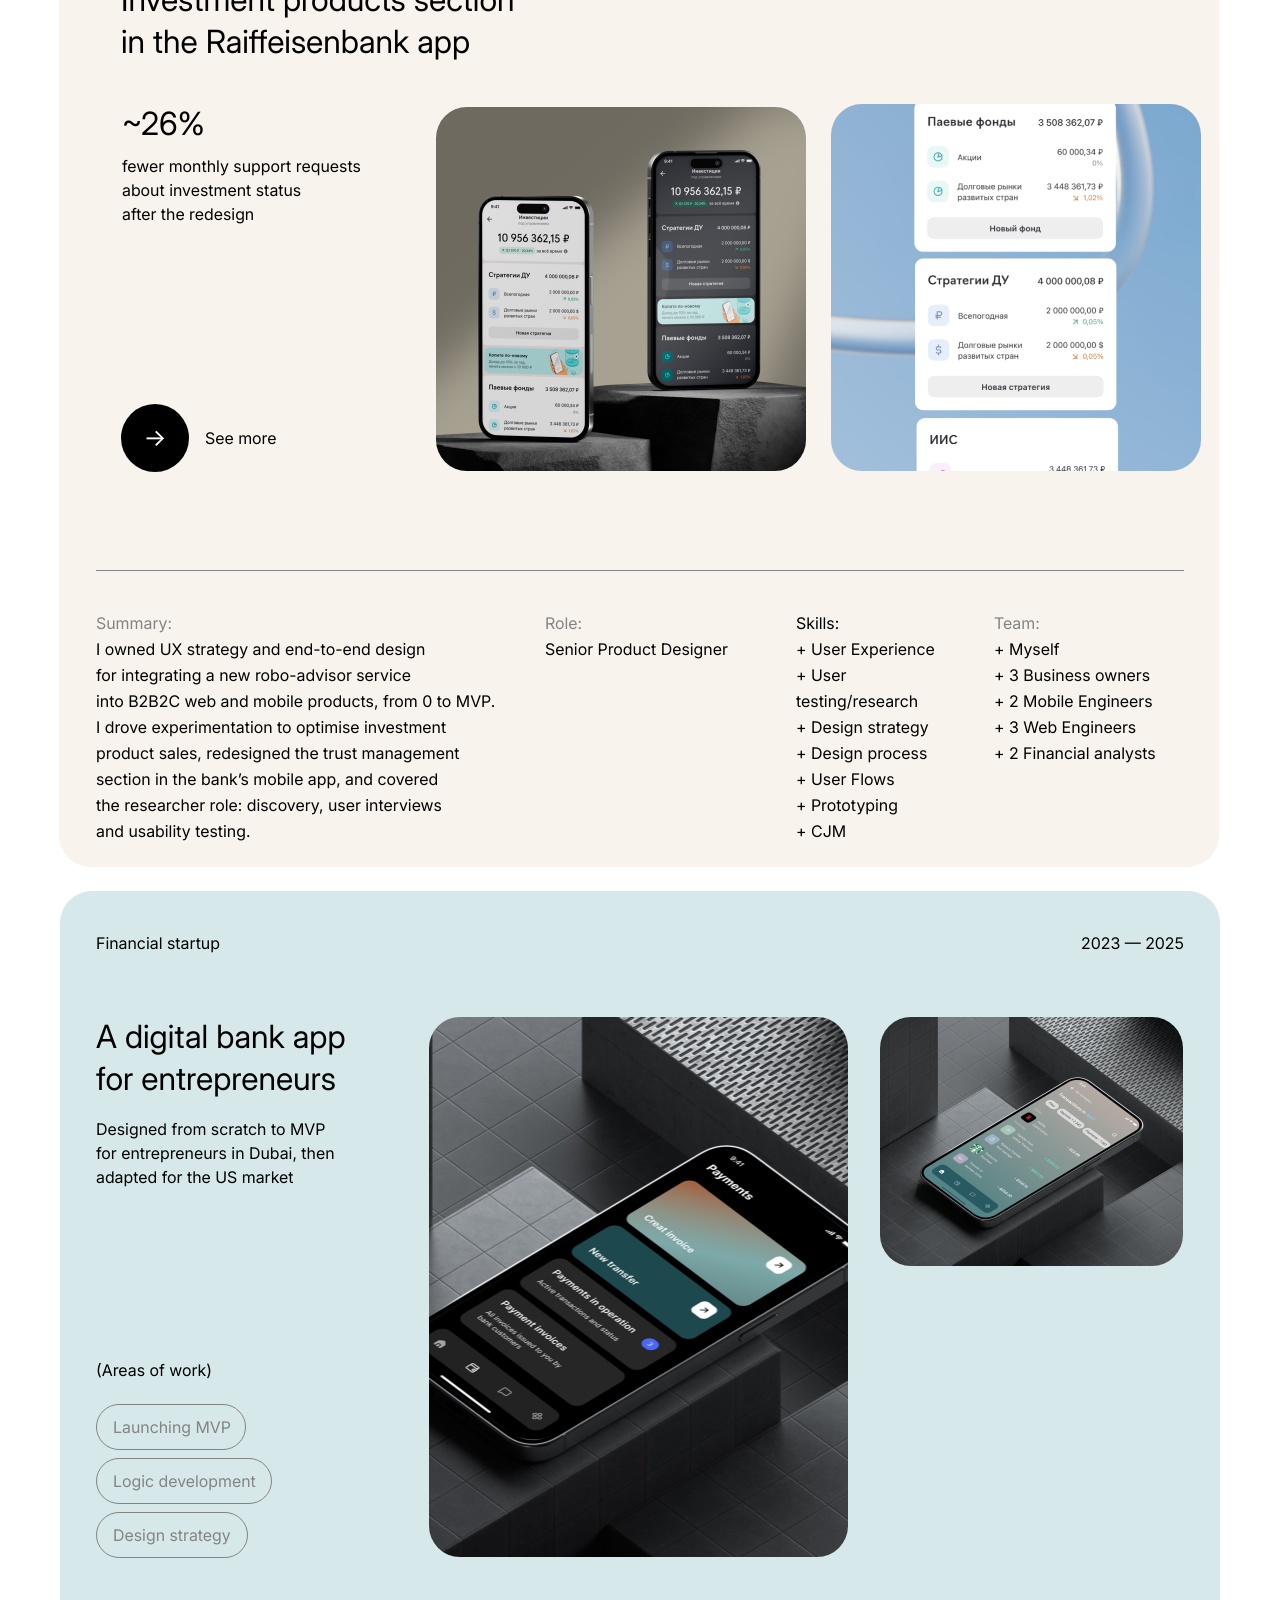
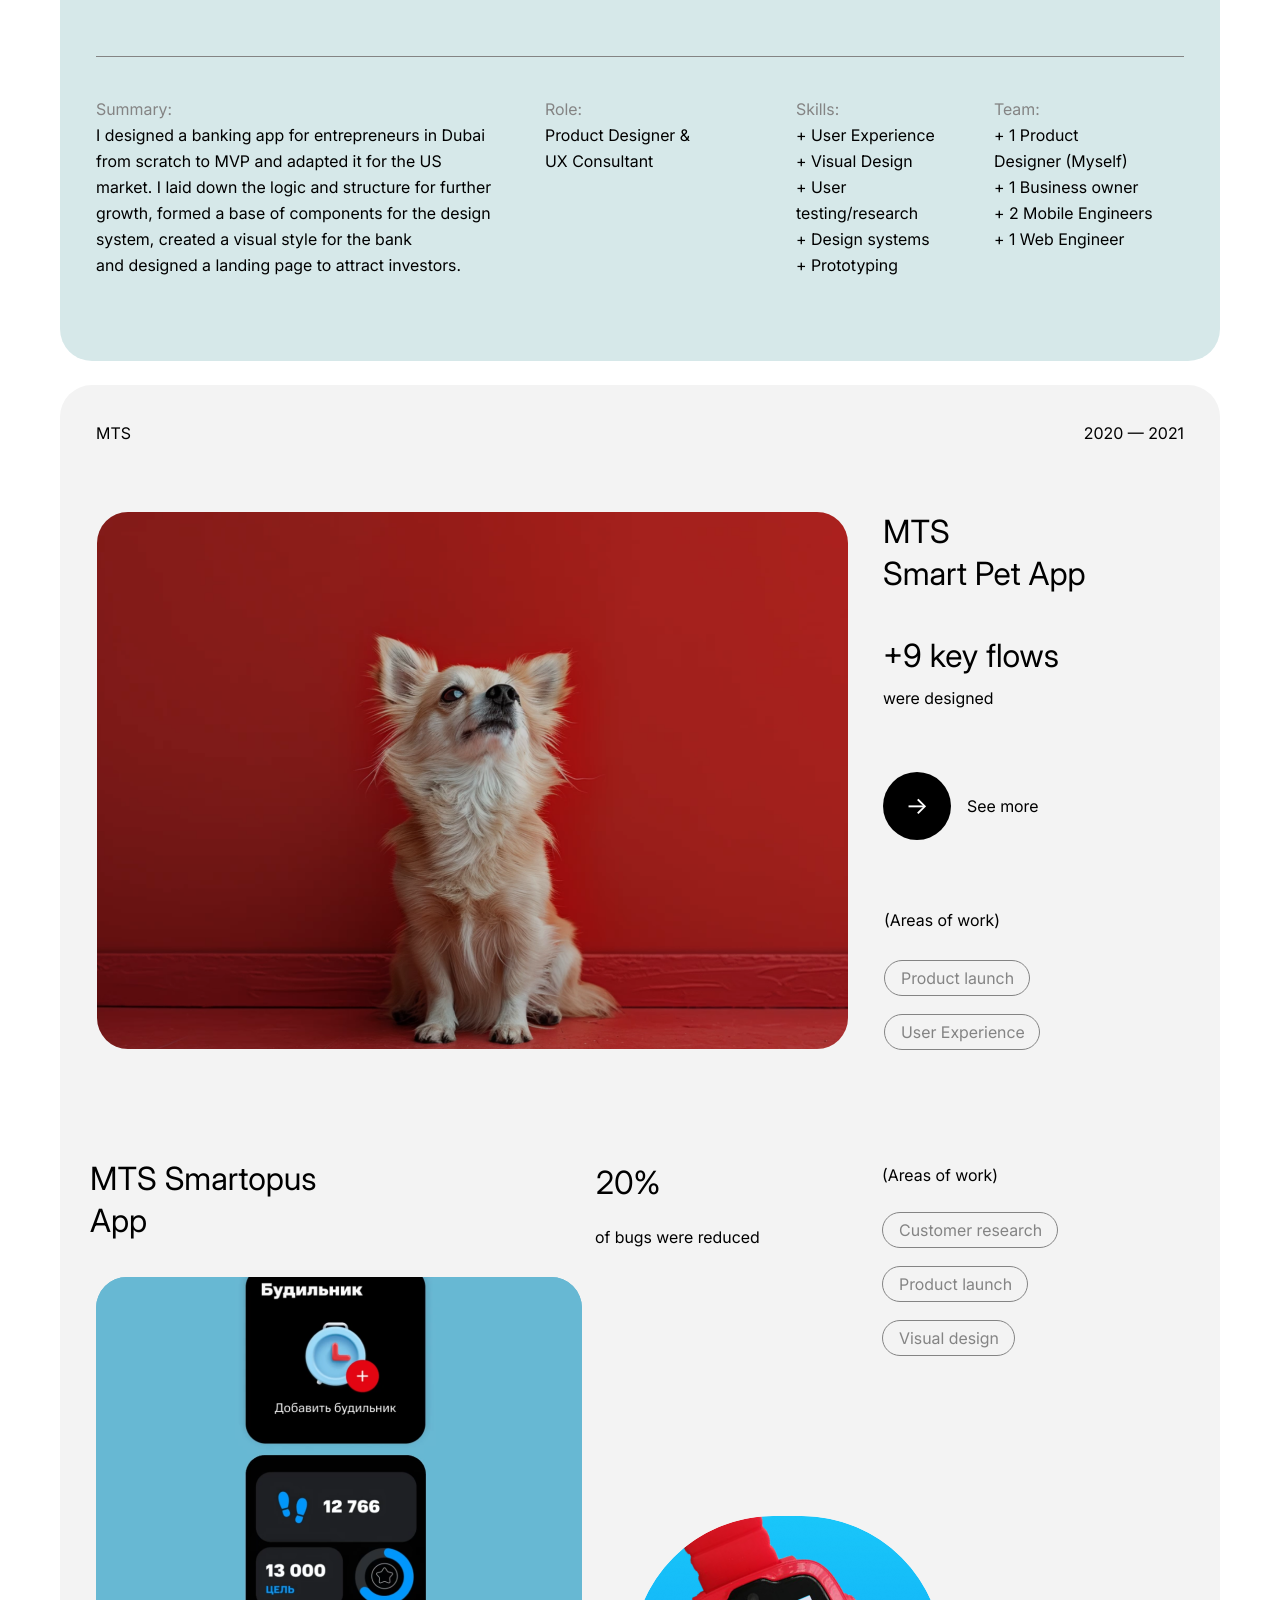
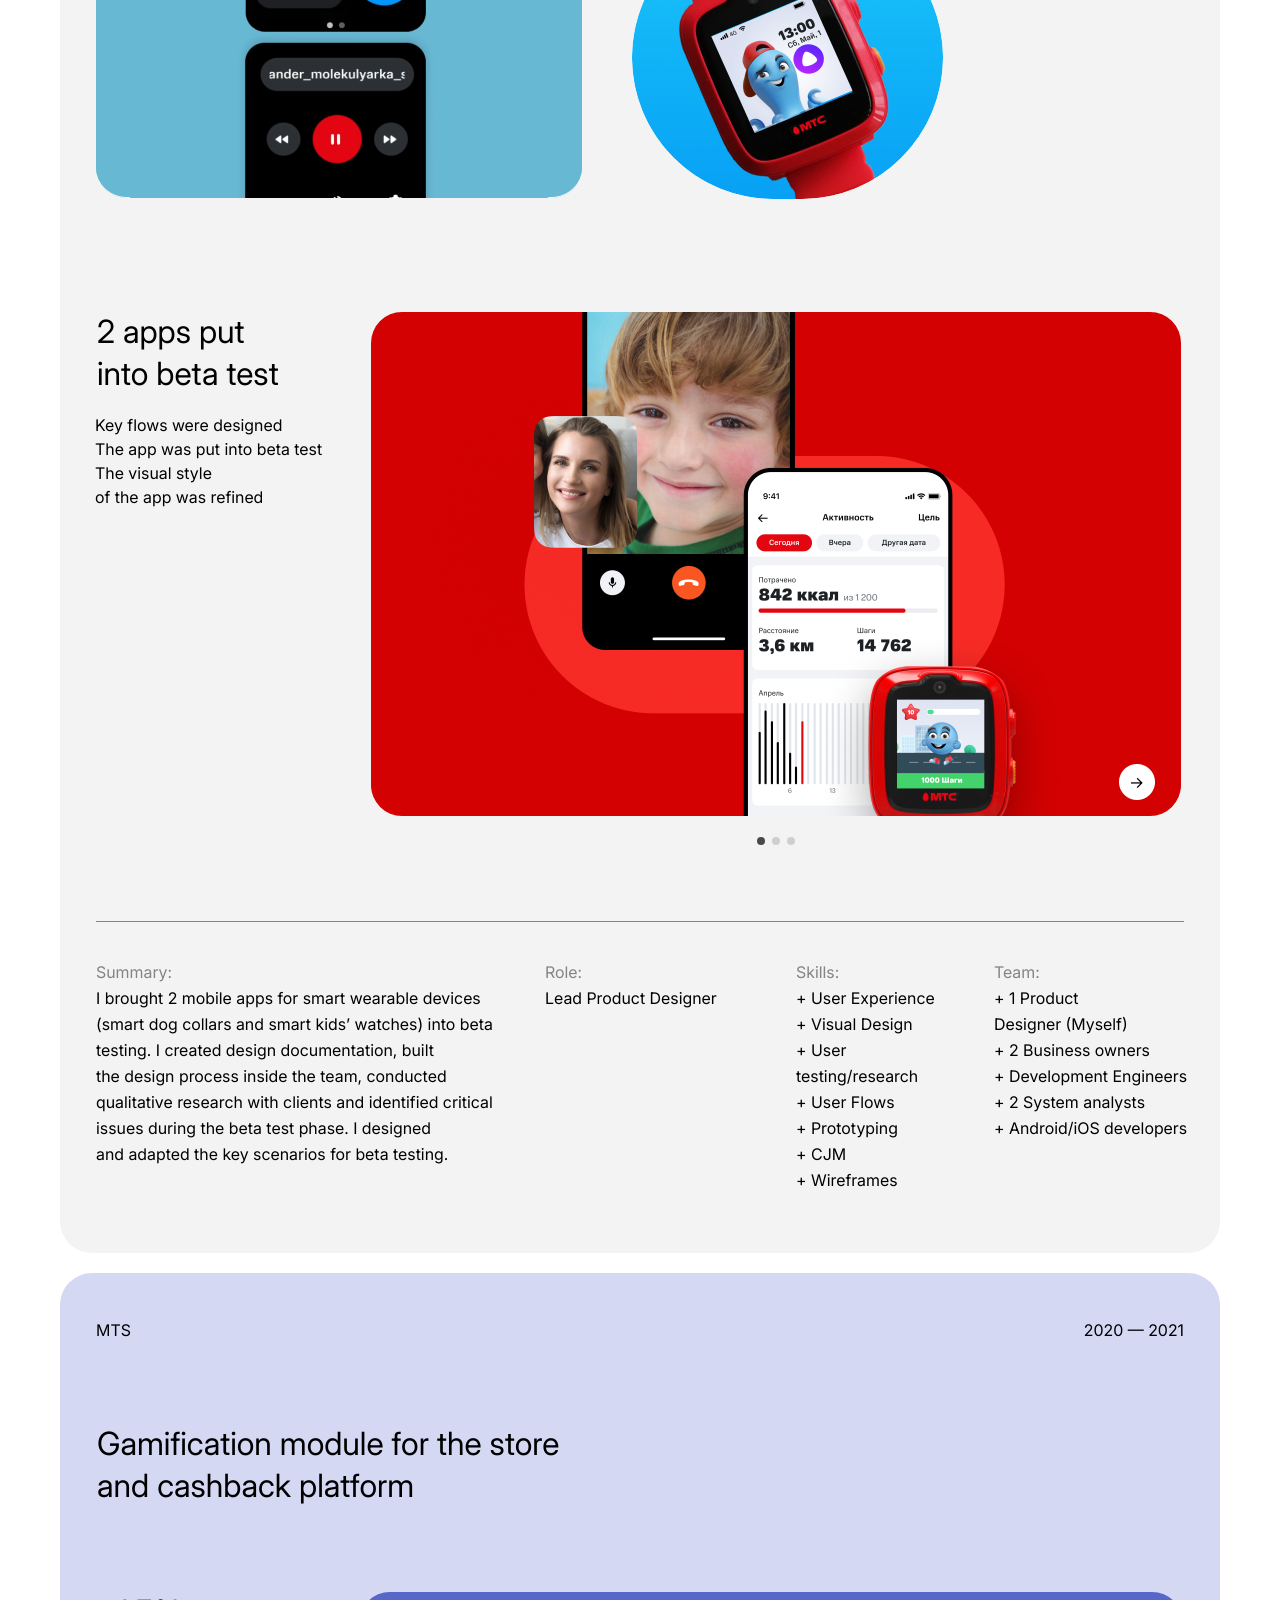
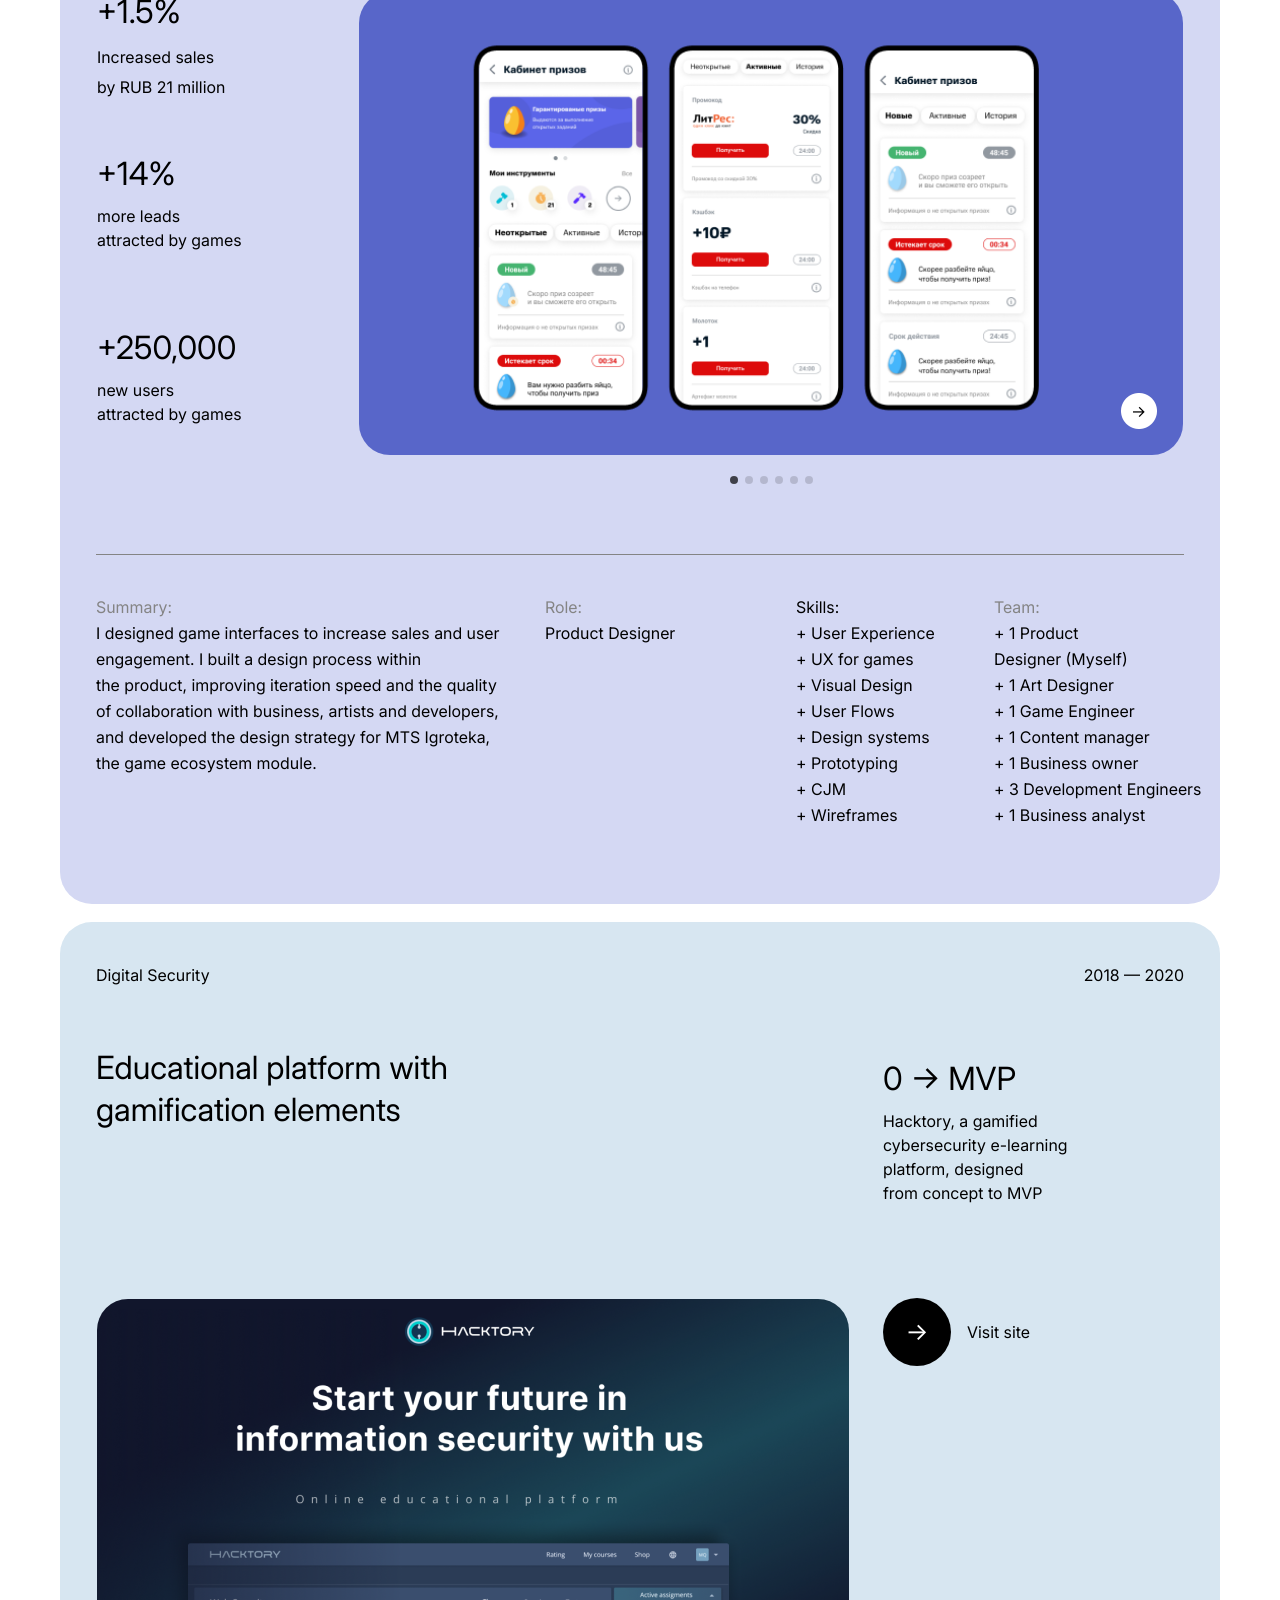
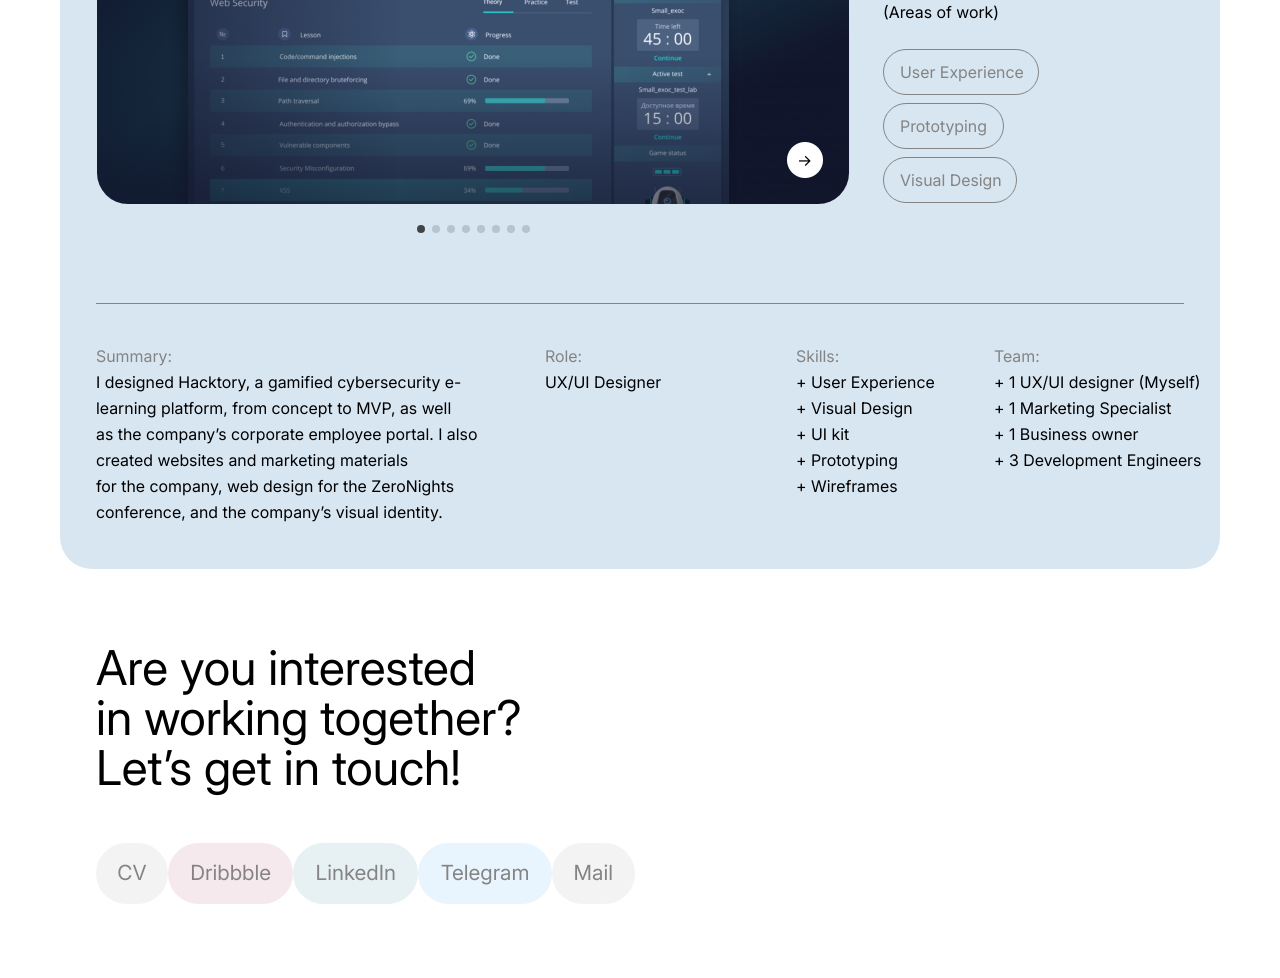
==== commit 4cb2e653: "Case pages: home-page scale, side ears, CV metrics, remove Robo cards - Case pages are shown at most" ====
--- a/index.html
+++ b/index.html
@@ -11,7 +11,7 @@
 <link rel="icon" href="favicon.svg" type="image/svg+xml">
 <link rel="icon" href="favicon.png" type="image/png" sizes="64x64">
 <link rel="apple-touch-icon" href="apple-touch-icon.png">
-<link rel="stylesheet" href="styles.css?v=4">
+<link rel="stylesheet" href="styles.css?v=6">
 </head>
 <body>
 <main class="page" style="height:8978px">
@@ -312,6 +312,6 @@
     <a class="cbtn ml" href="mailto:salex.iri@gmail.com">Mail</a>
   </nav>
 </main>
-<script src="script.js?v=4"></script>
+<script src="script.js?v=6"></script>
 </body>
 </html>
--- a/styles.css
+++ b/styles.css
@@ -226,3 +226,10 @@
 .case-back:focus-visible { outline: none; }
 .case-back { padding: 0; gap: 0; background: transparent; box-shadow: 0 4px 20px rgba(0, 0, 0, 0.18); }
 .case-back .label { position: absolute; width: 1px; height: 1px; overflow: hidden; clip: rect(0 0 0 0); white-space: nowrap; }
+.case-page .case-patch { position: absolute; z-index: 2; }
+
+/* ---------- Case pages: home-page scale + side ears ---------- */
+.case-html, .case-body { overflow-x: hidden; }
+.case-wrap { position: relative; margin: 0 auto; zoom: var(--z); }
+.case-page { position: relative; overflow: hidden; }
+.case-wrap .ear { position: absolute; display: block; width: 2400px; background-size: 100% 100%; background-repeat: no-repeat; pointer-events: none; }
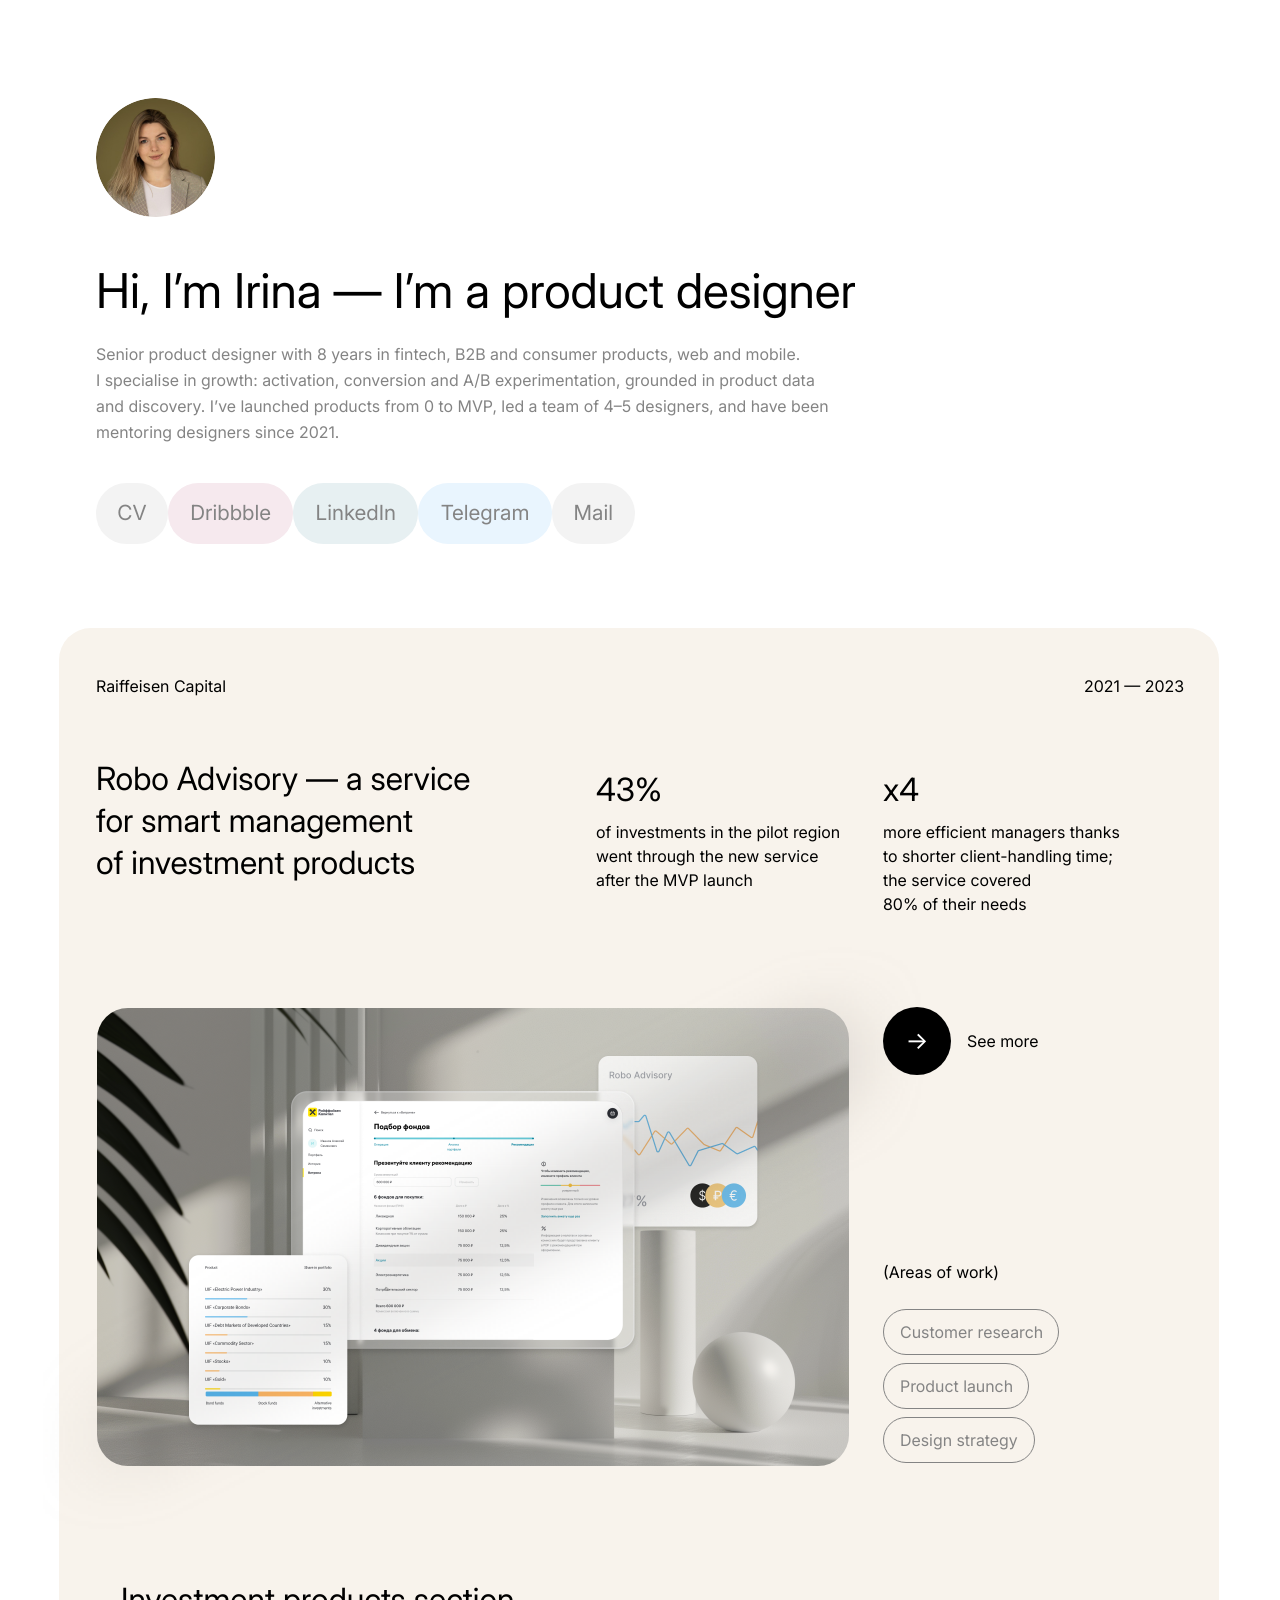
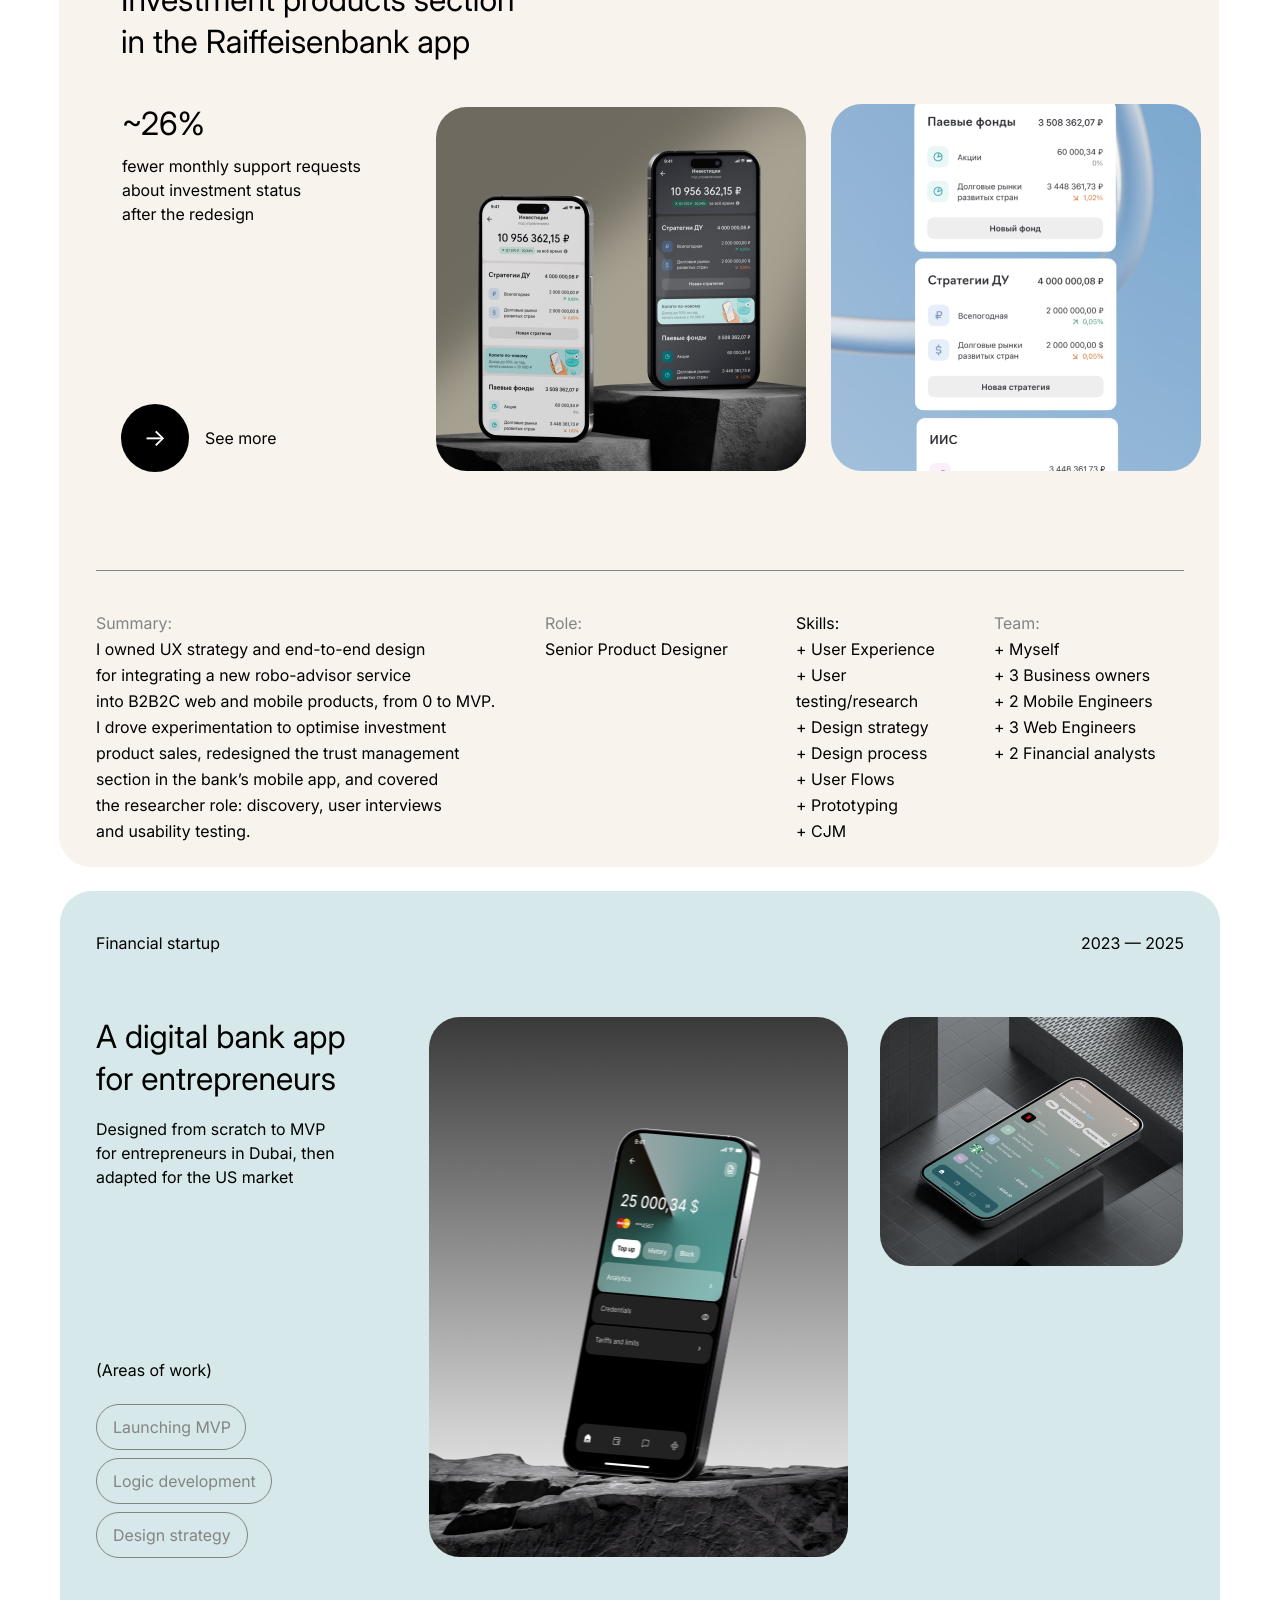
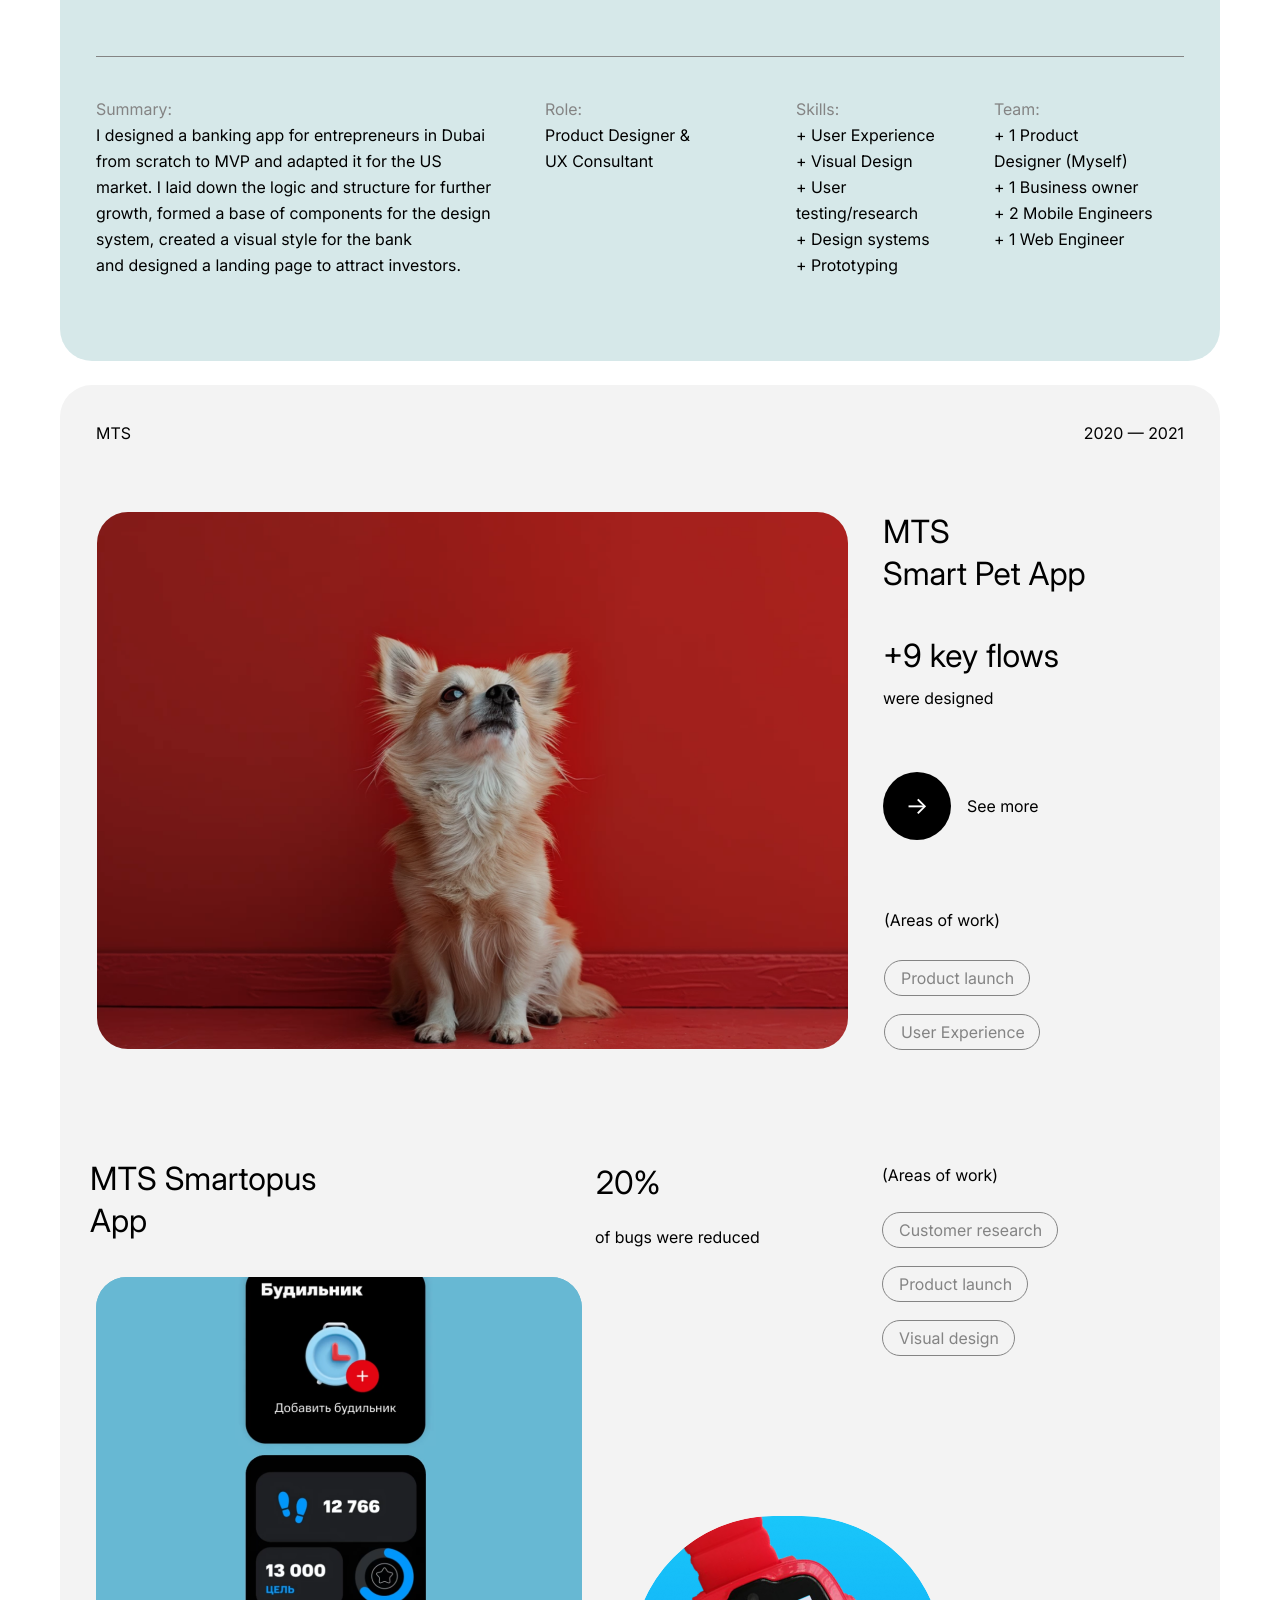
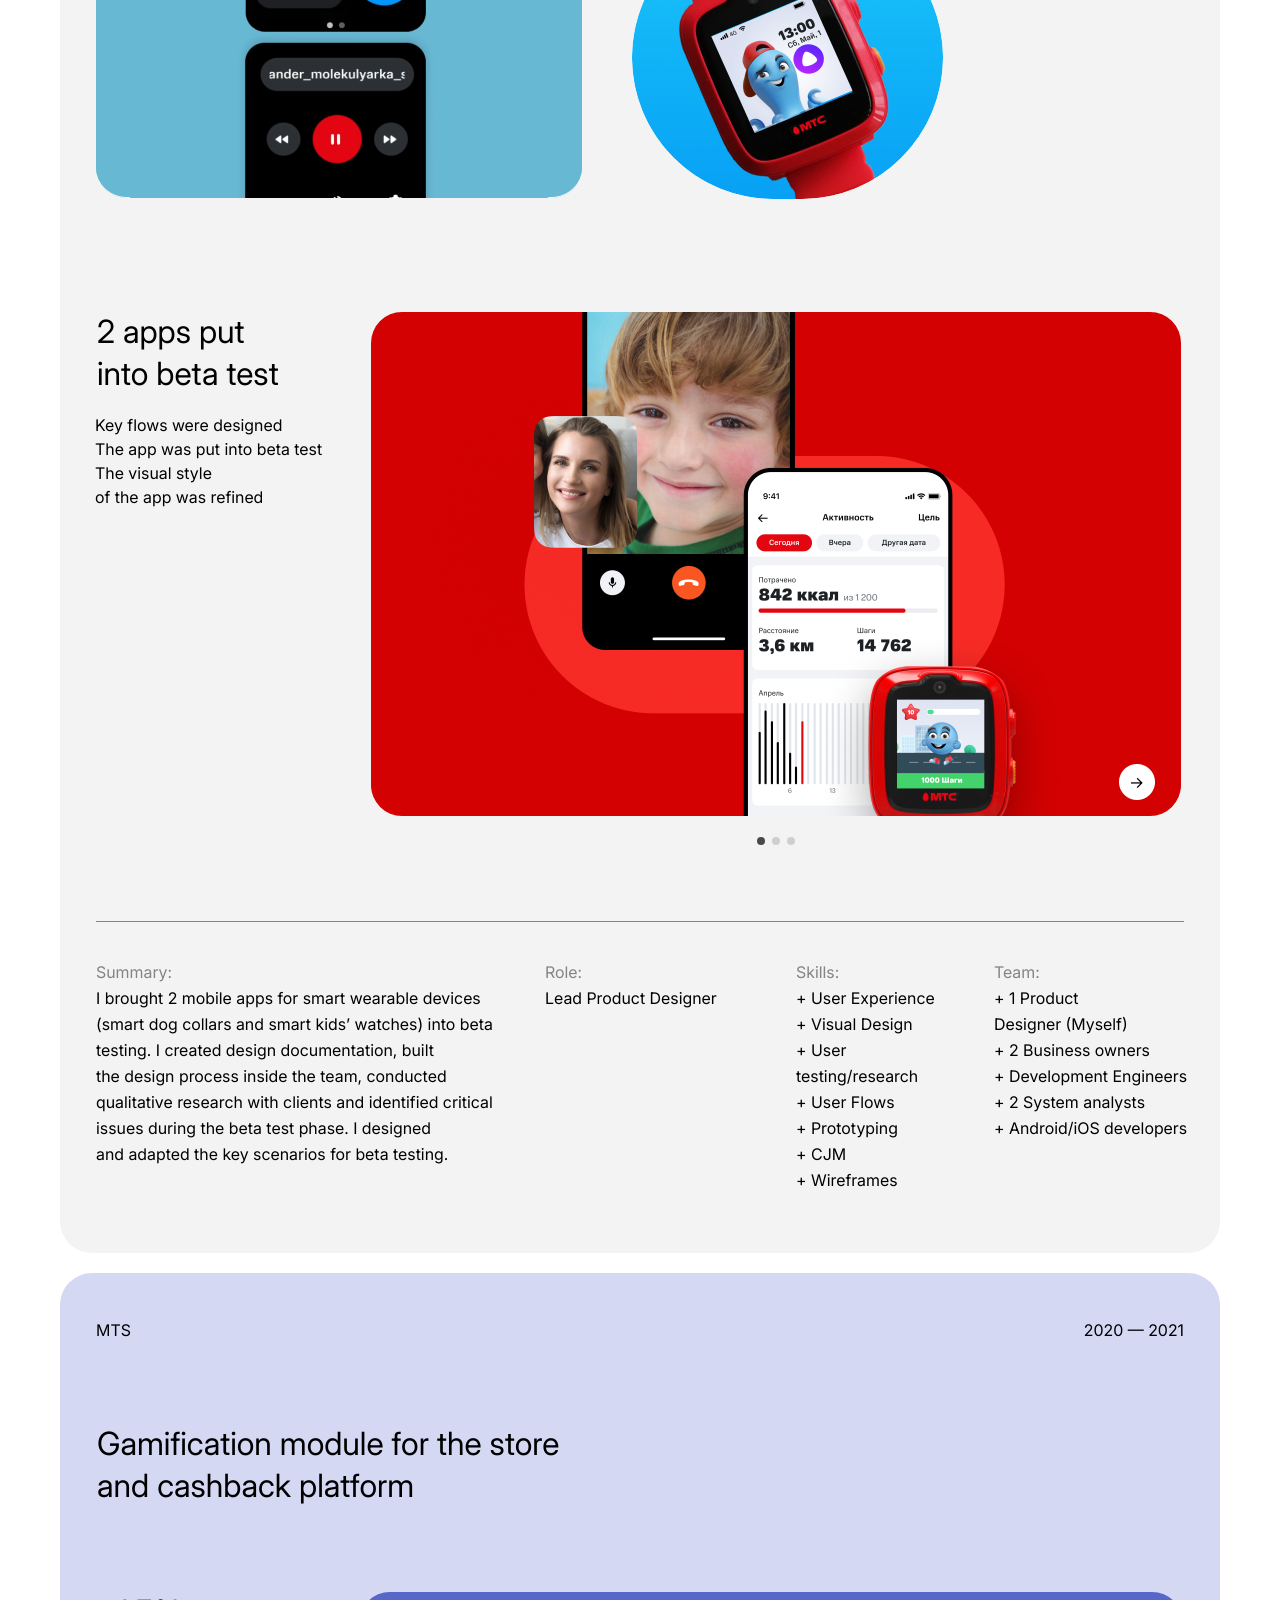
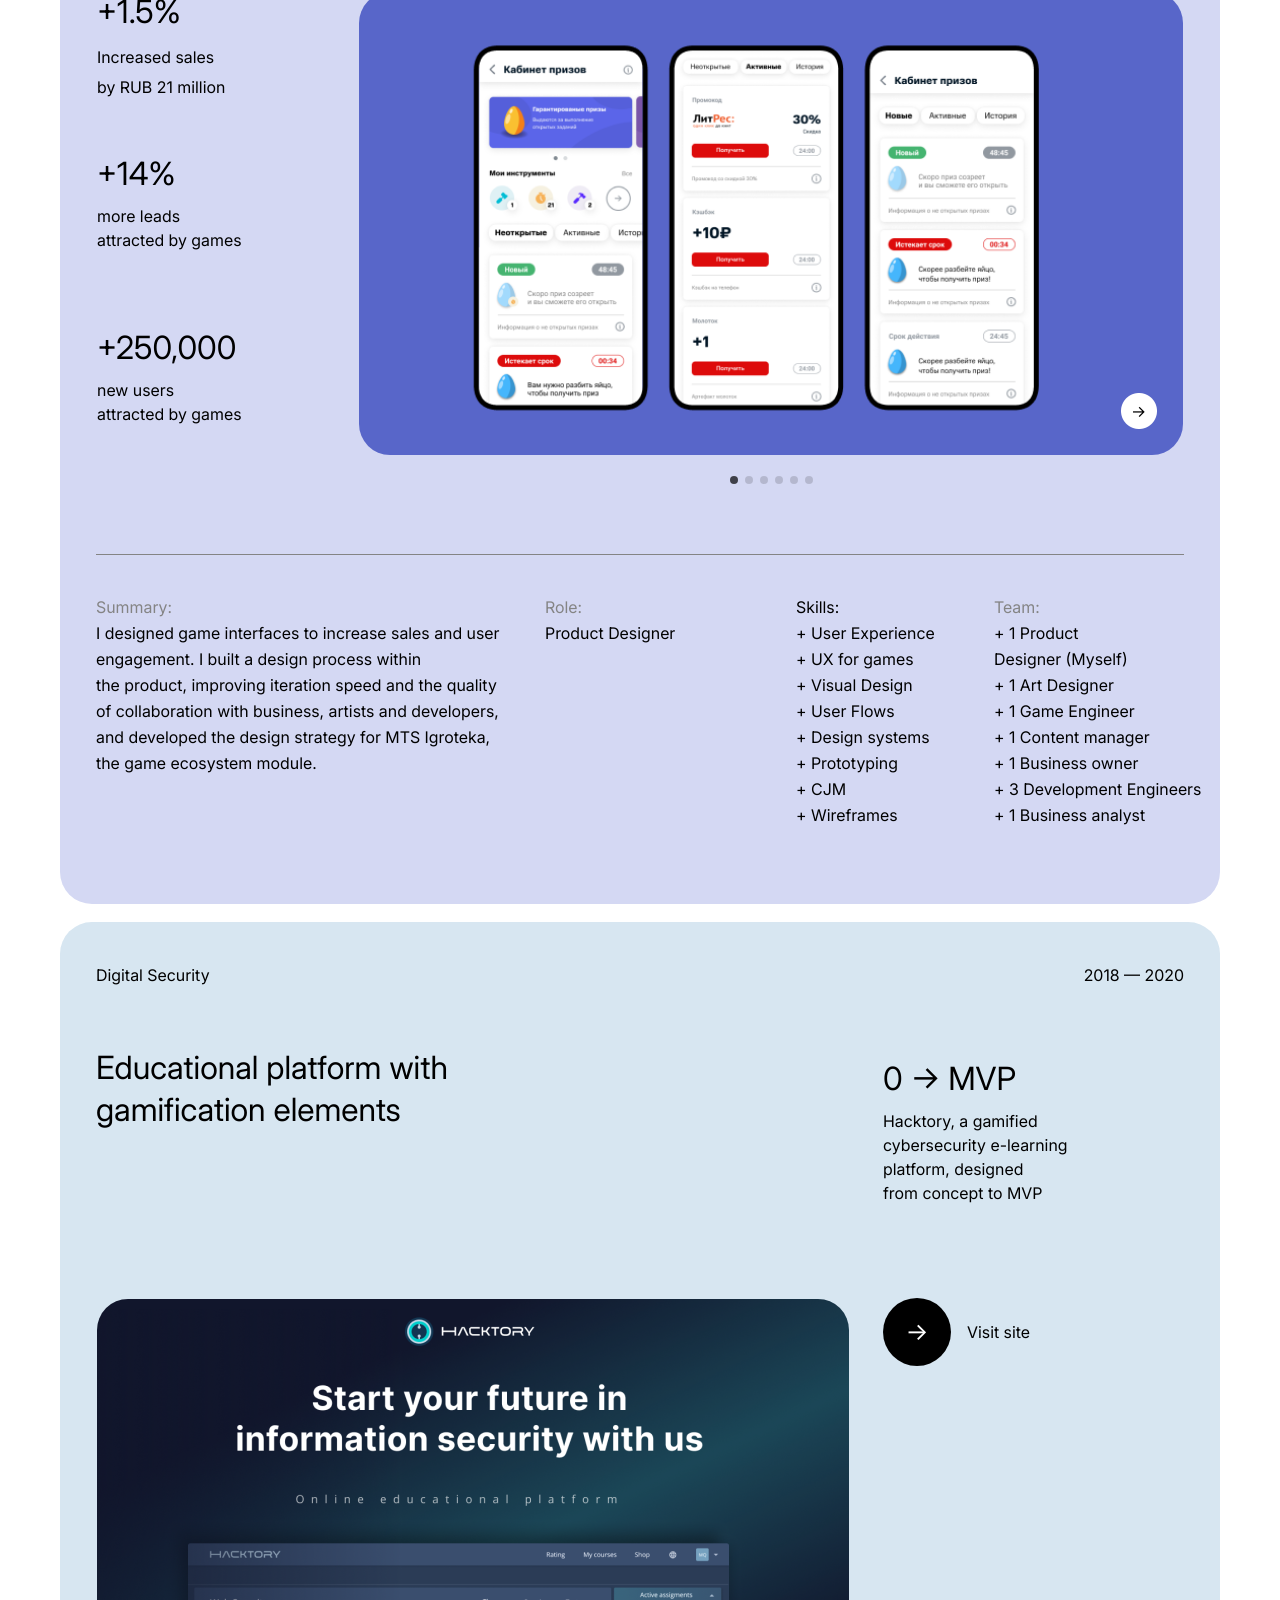
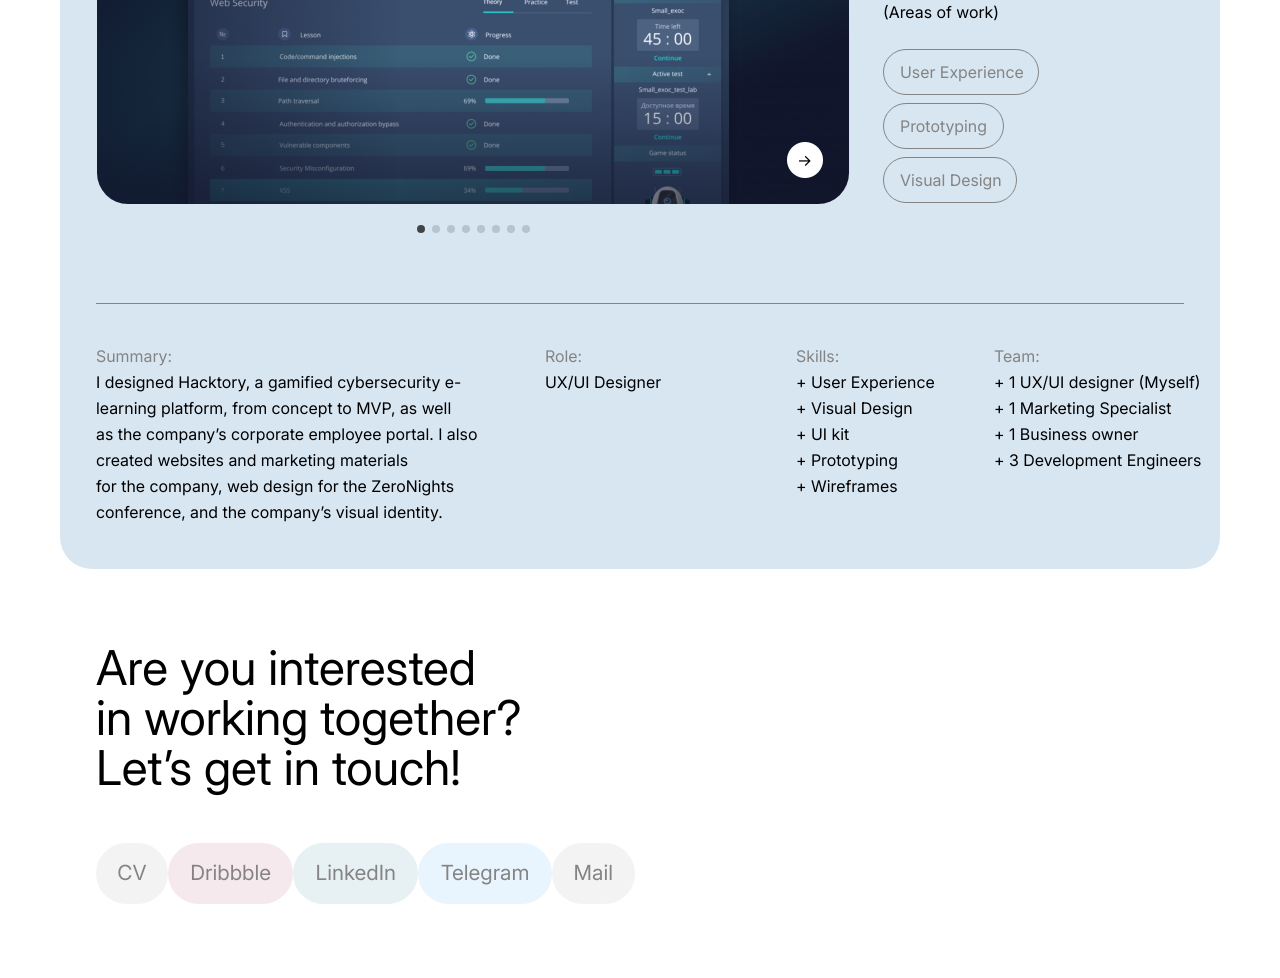
==== commit bce8cea1: "Case pages: drop stretched side ears, use a plain #F3F3F3 page background Co-Authored-By: Claude Opu" ====
--- a/index.html
+++ b/index.html
@@ -11,7 +11,7 @@
 <link rel="icon" href="favicon.svg" type="image/svg+xml">
 <link rel="icon" href="favicon.png" type="image/png" sizes="64x64">
 <link rel="apple-touch-icon" href="apple-touch-icon.png">
-<link rel="stylesheet" href="styles.css?v=6">
+<link rel="stylesheet" href="styles.css?v=7">
 </head>
 <body>
 <main class="page" style="height:8978px">
@@ -312,6 +312,6 @@
     <a class="cbtn ml" href="mailto:salex.iri@gmail.com">Mail</a>
   </nav>
 </main>
-<script src="script.js?v=6"></script>
+<script src="script.js?v=7"></script>
 </body>
 </html>
--- a/styles.css
+++ b/styles.css
@@ -228,8 +228,7 @@
 .case-back .label { position: absolute; width: 1px; height: 1px; overflow: hidden; clip: rect(0 0 0 0); white-space: nowrap; }
 .case-page .case-patch { position: absolute; z-index: 2; }
 
-/* ---------- Case pages: home-page scale + side ears ---------- */
+/* ---------- Case pages: home-page scale on a #f3f3f3 background ---------- */
 .case-html, .case-body { overflow-x: hidden; }
 .case-wrap { position: relative; margin: 0 auto; zoom: var(--z); }
 .case-page { position: relative; overflow: hidden; }
-.case-wrap .ear { position: absolute; display: block; width: 2400px; background-size: 100% 100%; background-repeat: no-repeat; pointer-events: none; }
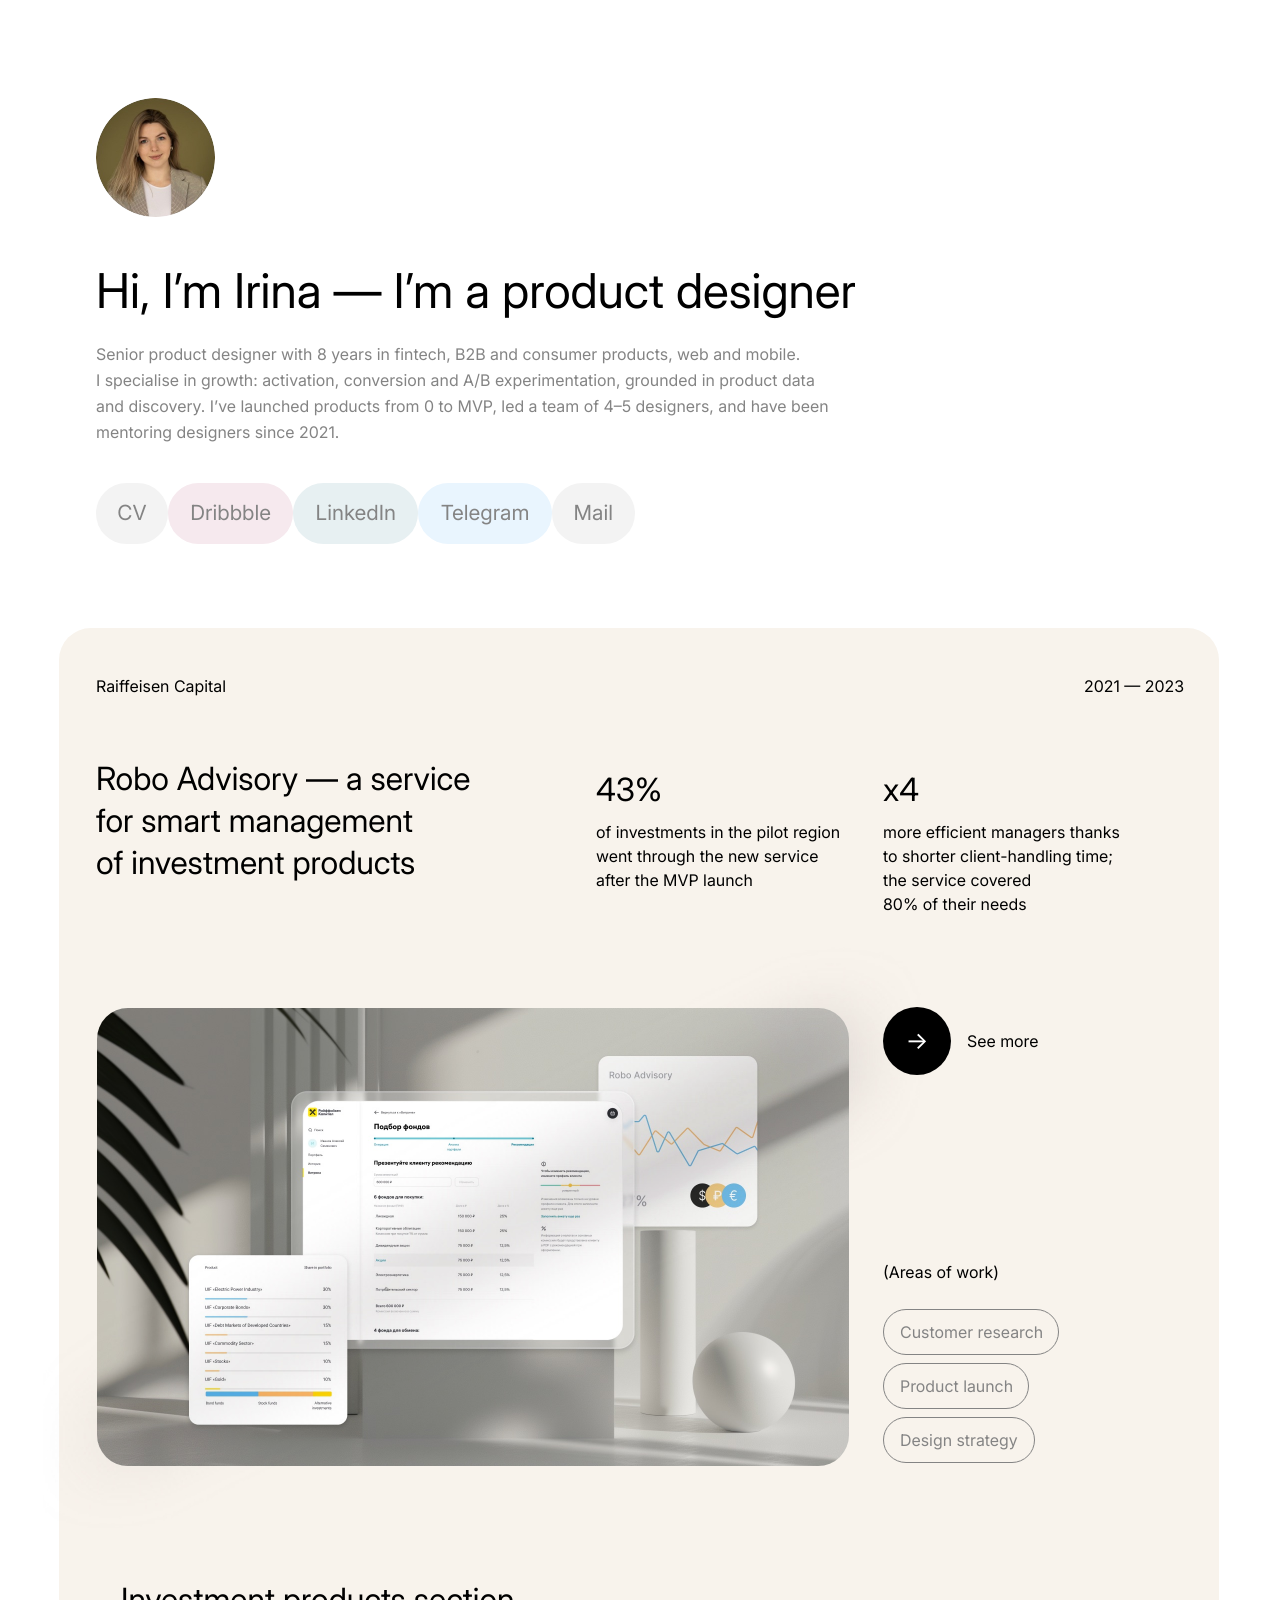
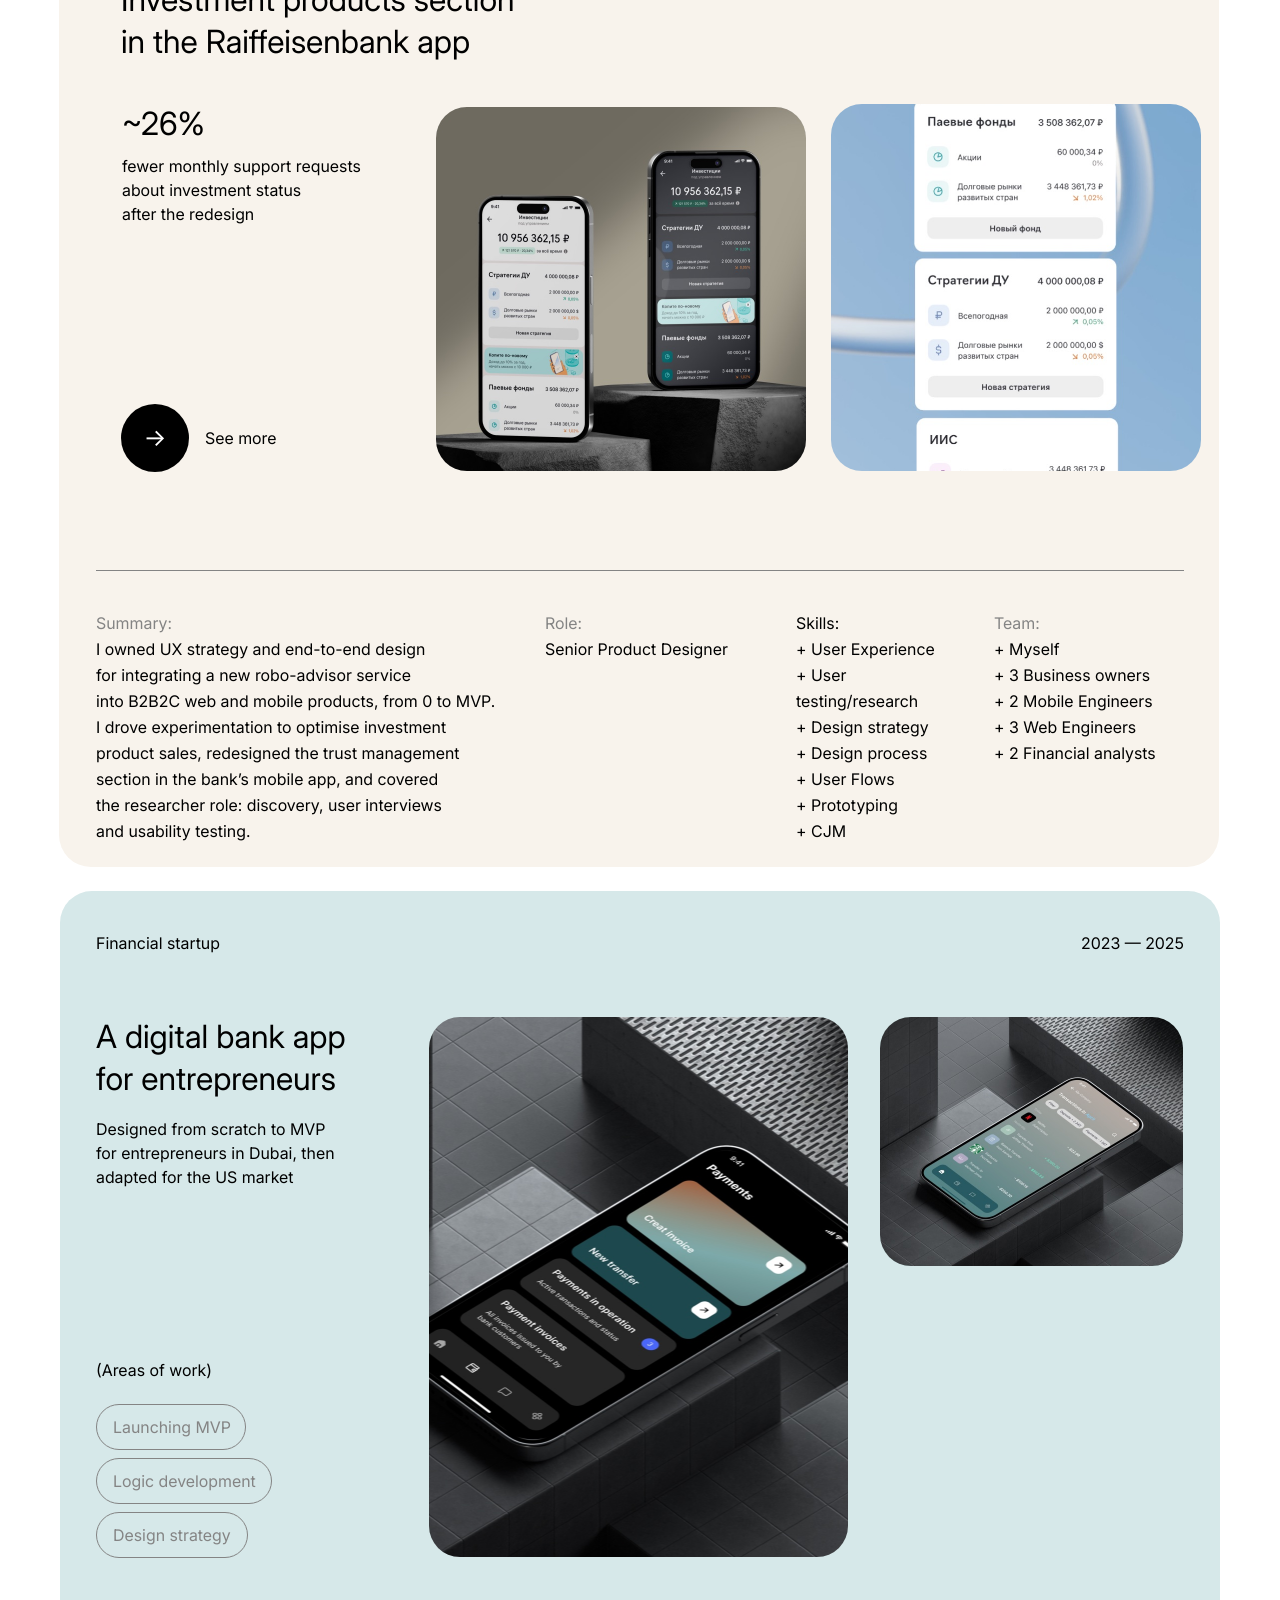
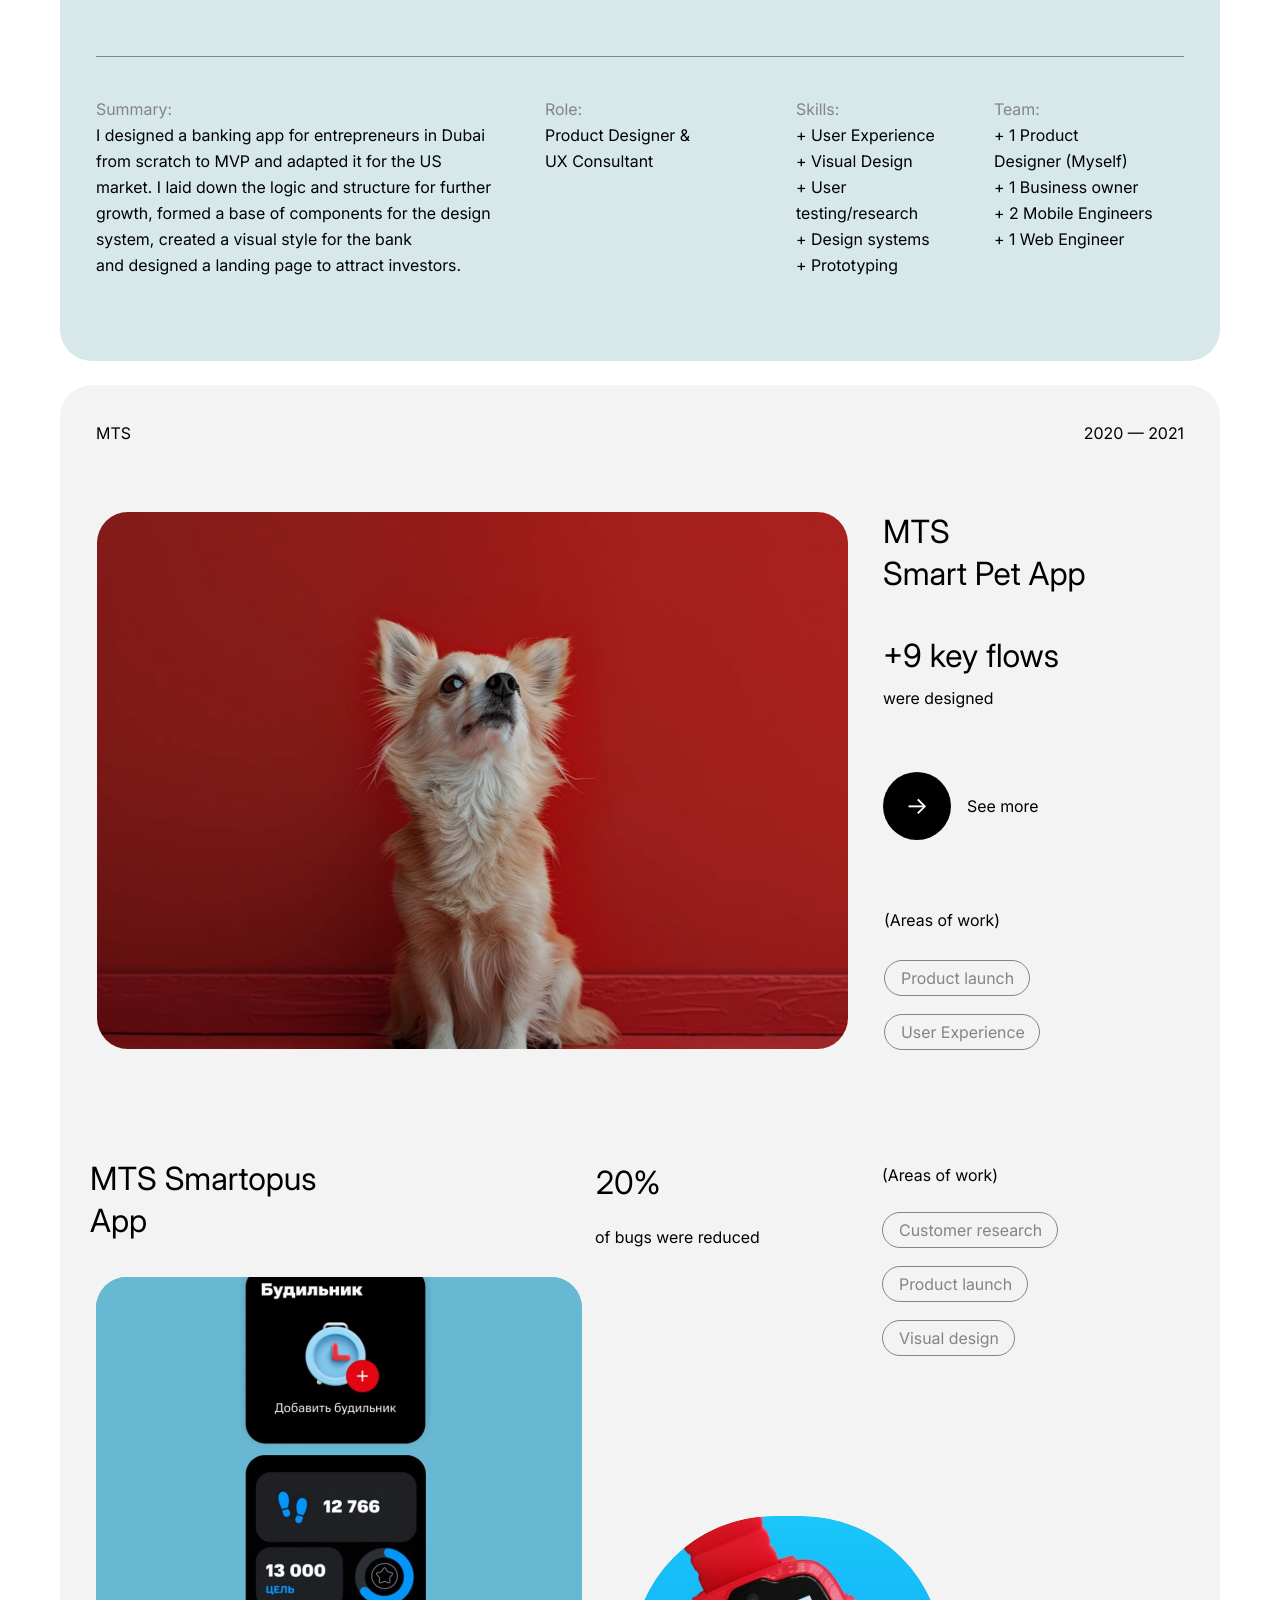
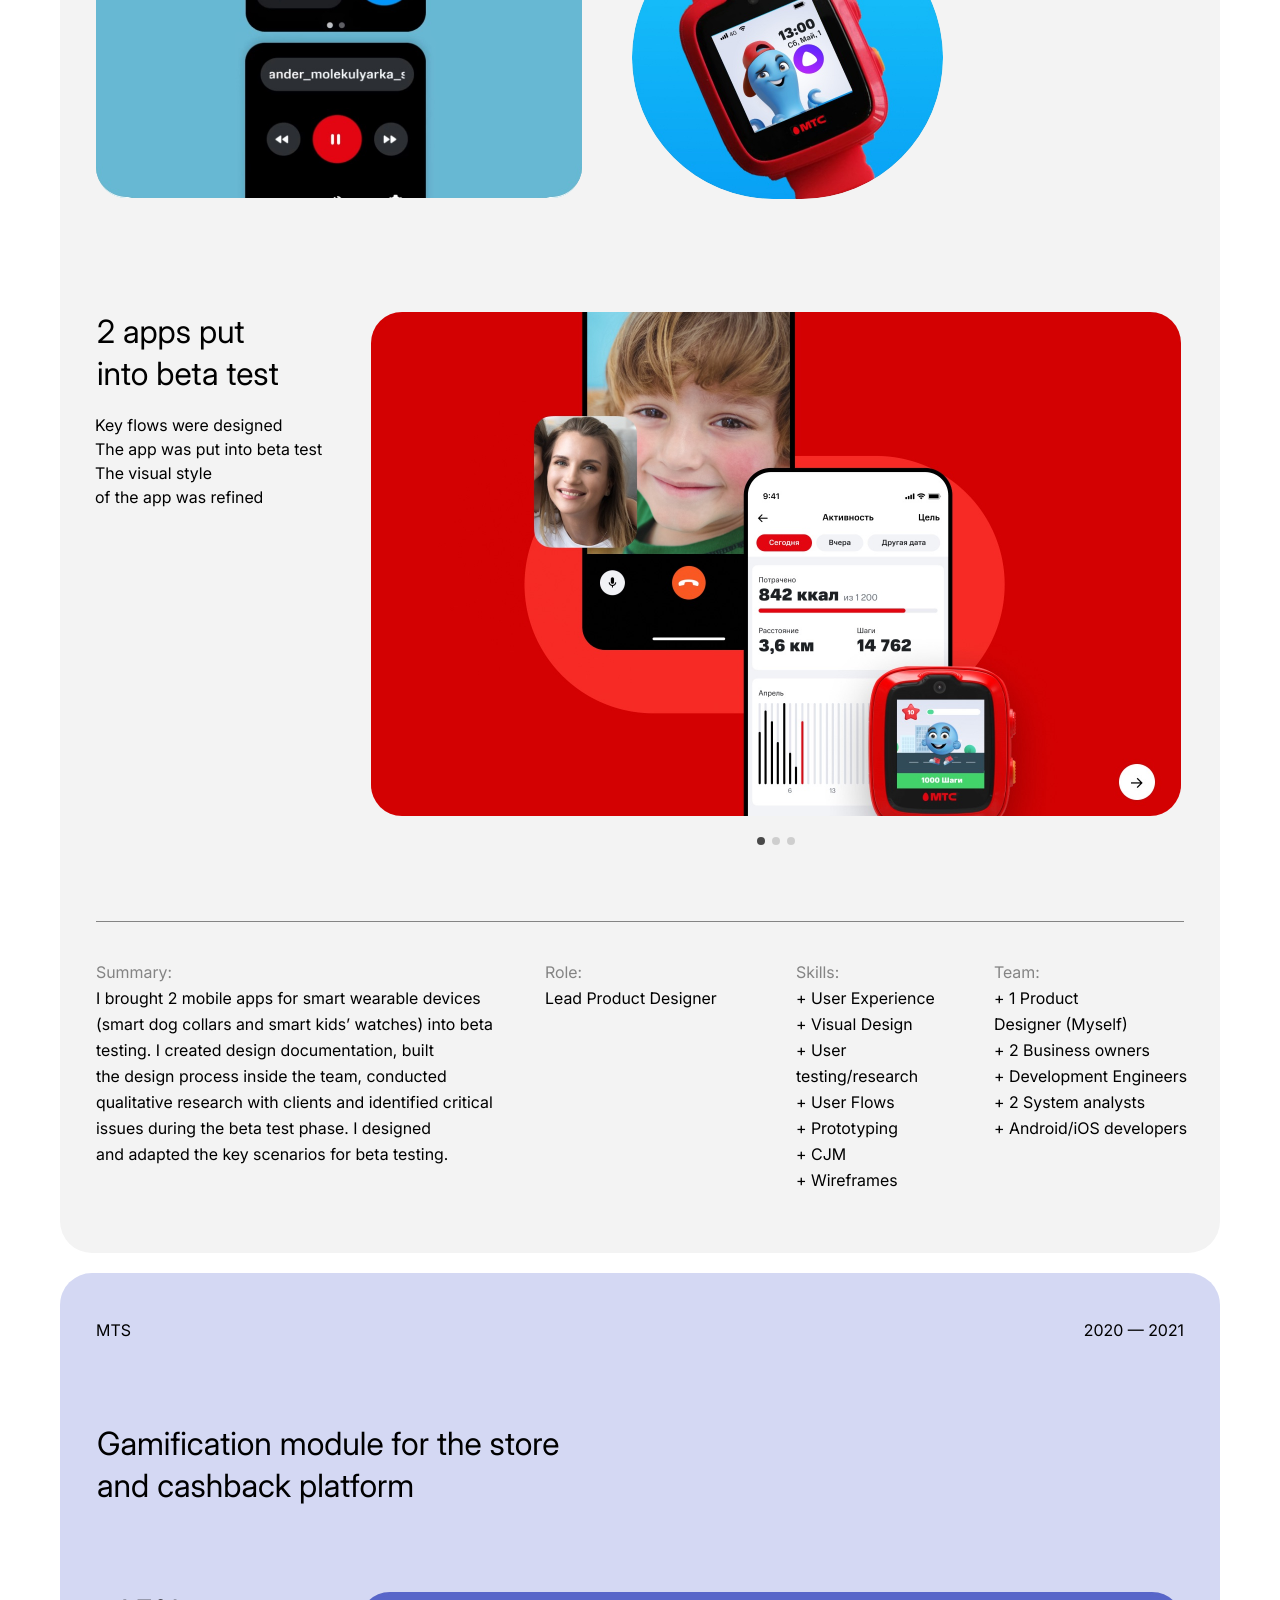
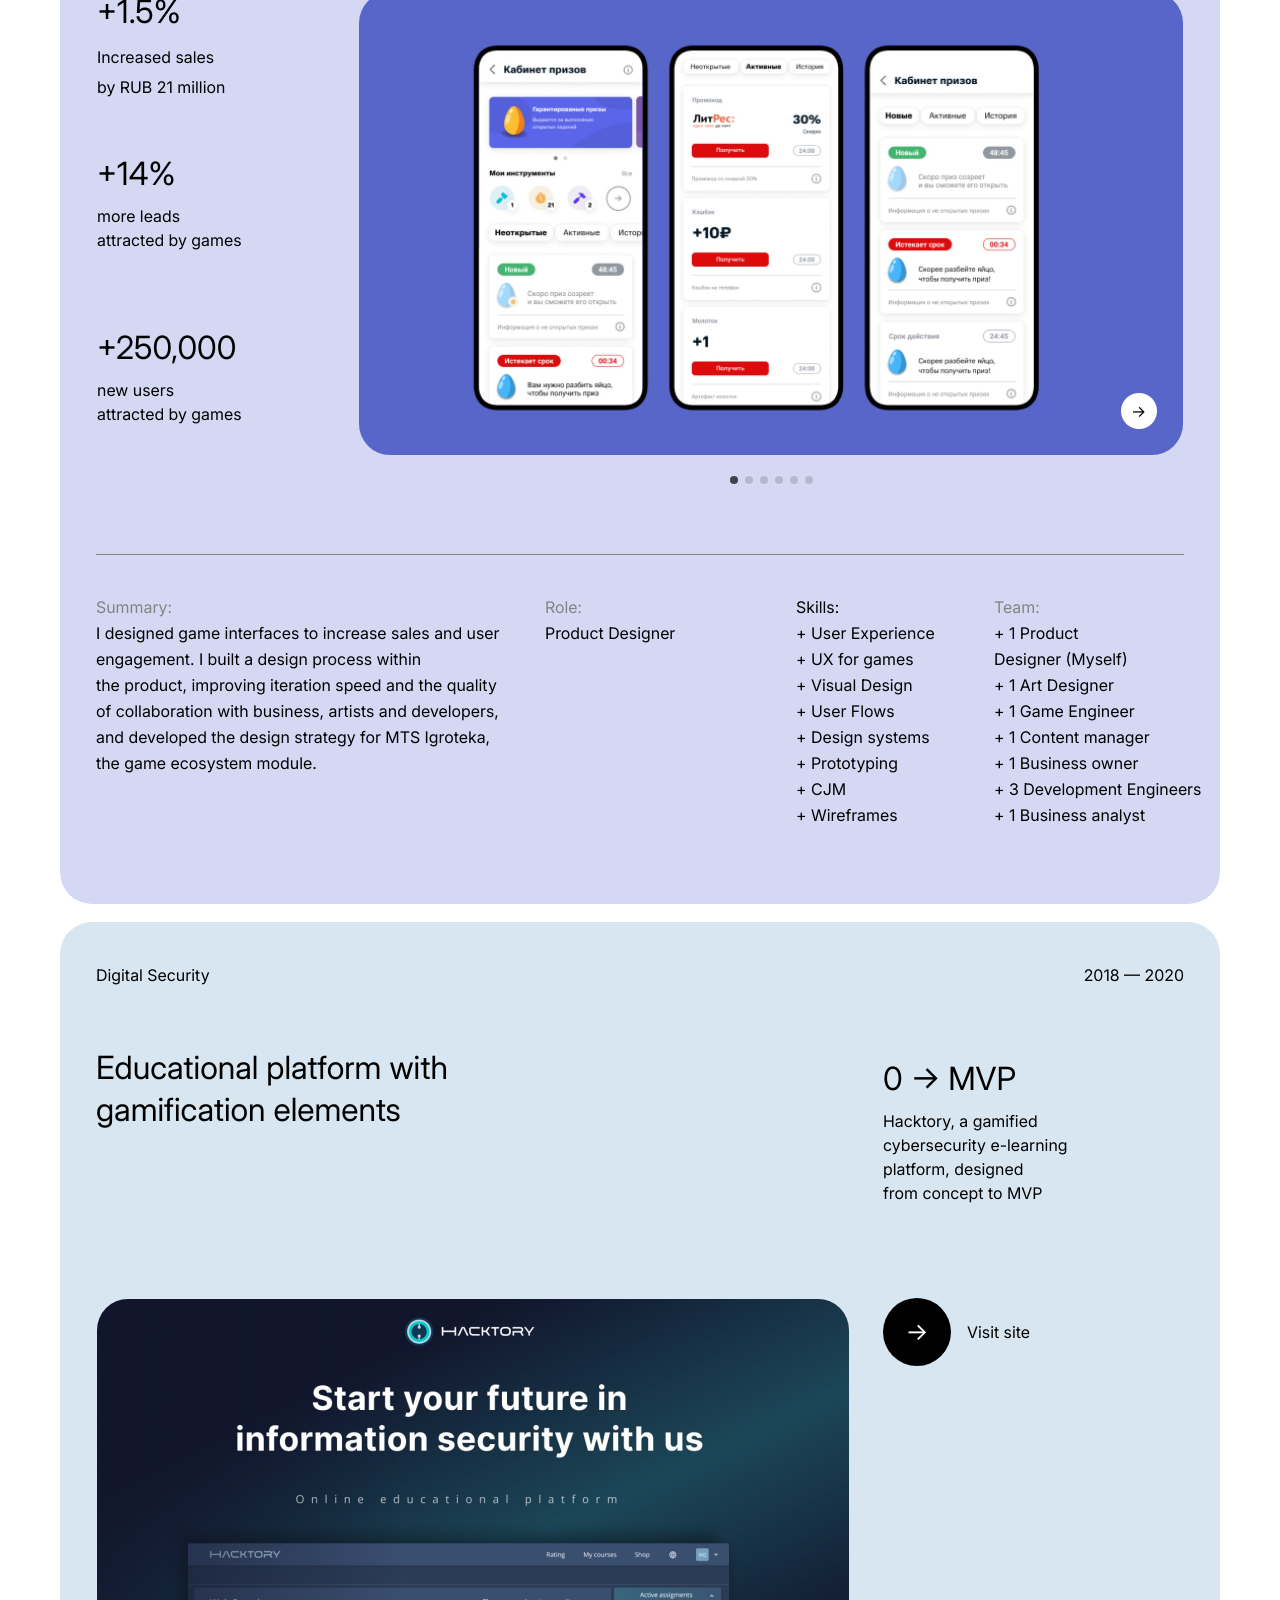
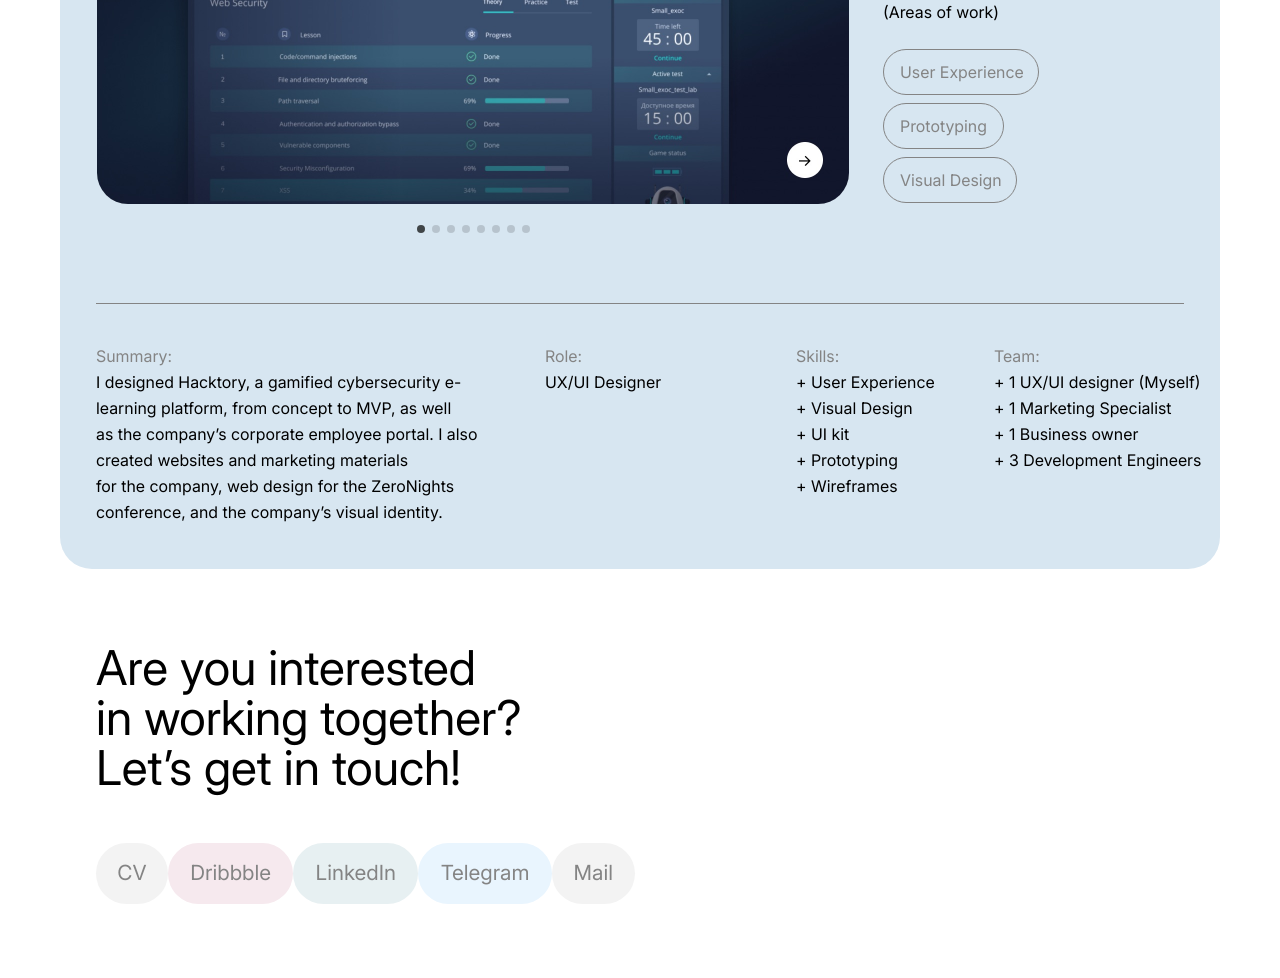
==== commit e5b6f4e3: "Speed up loading: JPEG images, lazy images and videos - Home/CV images converted from PNG to JPEG (q" ====
--- a/index.html
+++ b/index.html
@@ -11,13 +11,13 @@
 <link rel="icon" href="favicon.svg" type="image/svg+xml">
 <link rel="icon" href="favicon.png" type="image/png" sizes="64x64">
 <link rel="apple-touch-icon" href="apple-touch-icon.png">
-<link rel="stylesheet" href="styles.css?v=7">
+<link rel="stylesheet" href="styles.css?v=8">
 </head>
 <body>
 <main class="page" style="height:8978px">
 
   <!-- ============ Intro ============ -->
-  <img class="img round" src="assets/avatar.png" alt="Irina Sidorova" style="left:56px;top:98px;width:119px;height:119px">
+  <img class="img round" src="assets/avatar.jpg" alt="Irina Sidorova" style="left:56px;top:98px;width:119px;height:119px">
   <h1 class="t t48" style="left:56px;top:270px;width:844px;font-weight:400">Hi, I’m Irina — I’m a product designer</h1>
   <p class="t t16-26 grey" style="left:56px;top:341px;width:760px">Senior product designer with 8 years in fintech, B2B and consumer products, web and mobile. I specialise in growth: activation, conversion and A/B experimentation, grounded in product data and discovery. I’ve launched products from 0 to MVP, led a team of 4–5 designers, and have been mentoring designers since 2021.</p>
   <nav class="contacts" style="left:56px;top:483px" aria-label="Contacts">
@@ -40,8 +40,8 @@
     <p class="t t32" style="left:843px;top:769px;width:393px">x4</p>
     <p class="t t16" style="left:843px;top:820px;width:252px">more efficient managers thanks to shorter client-handling time; the service covered 80% of their needs</p>
 
-    <img class="img rc" src="assets/robo-hero.png" alt="Robo Advisory interface mockups" style="left:56px;top:1007px;width:754px;height:460px">
-    <img class="img" src="assets/robo-hero-gradient.png" alt="" style="left:2.5px;top:926.5px;width:890px;height:623px;pointer-events:none;mix-blend-mode:multiply">
+    <img loading="lazy" decoding="async" class="img rc" src="assets/robo-hero.jpg" alt="Robo Advisory interface mockups" style="left:56px;top:1007px;width:754px;height:460px">
+    <img loading="lazy" decoding="async" class="img" src="assets/robo-hero-gradient.jpg" alt="" style="left:2.5px;top:926.5px;width:890px;height:623px;pointer-events:none;mix-blend-mode:multiply">
 
     <a class="more" href="case-robo-advisory.html" target="_blank" rel="noopener" style="left:843px;top:1007px"><span class="arrow">→</span><span class="label">See more</span></a>
 
@@ -56,8 +56,8 @@
     <p class="t t16" style="left:82px;top:1754px;width:252px">fewer monthly support requests about investment status after the redesign</p>
     <a class="more" href="case-investment-section.html" target="_blank" rel="noopener" style="left:81px;top:2004px"><span class="arrow">→</span><span class="label">See more</span></a>
 
-    <img class="img rc" src="assets/robo-phones.png" alt="Investment section in the Raiffeisen Bank app" style="left:395px;top:1706px;width:372px;height:366px">
-    <div class="a rc" style="left:790px;top:1703px;width:372px;height:369px;overflow:hidden"><img class="img" src="assets/robo-cards.png" alt="Investment products screens" style="left:0;top:-15px;width:402px;height:399px"></div>
+    <img loading="lazy" decoding="async" class="img rc" src="assets/robo-phones.jpg" alt="Investment section in the Raiffeisen Bank app" style="left:395px;top:1706px;width:372px;height:366px">
+    <div class="a rc" style="left:790px;top:1703px;width:372px;height:369px;overflow:hidden"><img loading="lazy" decoding="async" class="img" src="assets/robo-cards.jpg" alt="Investment products screens" style="left:0;top:-15px;width:402px;height:399px"></div>
 
     <div class="line" style="left:56px;top:2170px;width:1088px"></div>
     <p class="t t16-26" style="left:56px;top:2210px;width:406px"><span class="grey">Summary:
@@ -93,14 +93,14 @@
     <p class="t t16" style="left:56px;top:2717px;width:252px">Designed from scratch to MVP for entrepreneurs in Dubai, then adapted for the US market</p>
 
     <div class="car fill clip rc" data-auto="500" style="left:388px;top:2616px;width:421px;height:542px;cursor:default" aria-label="Digital bank app mockups">
-      <img class="on" src="assets/bank-1.jpg" alt="Digital bank app — Intuitive Banking screen">
-      <img src="assets/bank-2.jpg" alt="Digital bank app — account screen">
-      <img src="assets/bank-3.jpg" alt="Digital bank app — payments screen">
-      <img src="assets/bank-4.jpg" alt="Digital bank app — balance screen">
+      <img loading="lazy" decoding="async" class="on" src="assets/bank-1.jpg" alt="Digital bank app — Intuitive Banking screen">
+      <img loading="lazy" decoding="async" src="assets/bank-2.jpg" alt="Digital bank app — account screen">
+      <img loading="lazy" decoding="async" src="assets/bank-3.jpg" alt="Digital bank app — payments screen">
+      <img loading="lazy" decoding="async" src="assets/bank-4.jpg" alt="Digital bank app — balance screen">
     </div>
 
     <div class="a rc" style="left:839px;top:2616px;width:305px;height:251px;background:var(--aqua)"></div>
-    <img class="img rc" src="assets/bank-side.png" alt="Digital bank app mockup" style="left:839px;top:2616px;width:305px;height:251px">
+    <img loading="lazy" decoding="async" class="img rc" src="assets/bank-side.jpg" alt="Digital bank app mockup" style="left:839px;top:2616px;width:305px;height:251px">
 
     <p class="t t16-26" style="left:56px;top:2957px;width:478px">(Areas of work)</p>
     <span class="pill" style="left:56px;top:3004px;width:150px">Launching MVP</span>
@@ -132,7 +132,7 @@
     <p class="t t16-42 right" style="left:750px;top:3612px;width:394px">2020 — 2021</p>
 
     <!-- Figma 155:6560 (video fill). Drop the file in as assets/showreel.mp4; until then the poster frame shows. -->
-    <video class="img rc" poster="assets/showreel-poster.png" autoplay muted loop playsinline preload="metadata" aria-label="MTS Smart Pet App showreel" style="left:56px;top:3711px;width:753px;height:539px;object-fit:cover">
+    <video class="img rc" poster="assets/showreel-poster.jpg" data-autoplay muted loop playsinline preload="none" aria-label="MTS Smart Pet App showreel" style="left:56px;top:3711px;width:753px;height:539px;object-fit:cover">
       <source src="assets/showreel.mp4" type="video/mp4">
     </video>
 
@@ -162,15 +162,15 @@
          background, video x 292–308), so their colour matches the video in every browser.
          The main video is clipped to the phone column; the whole block gets the 32px corners. -->
     <div class="a vidbox rc" style="left:55px;top:4476px;width:488px;height:523px">
-      <img src="assets/smartopus-cards.png" alt="MTS Smartopus app cards" style="width:488px;height:523px">
-      <video class="vid-bg" autoplay muted loop playsinline preload="auto" aria-hidden="true">
+      <img loading="lazy" decoding="async" src="assets/smartopus-cards.jpg" alt="MTS Smartopus app cards" style="width:488px;height:523px">
+      <video class="vid-bg" data-autoplay muted loop playsinline preload="none" aria-hidden="true">
         <source src="assets/smartopus-cards.mp4" type="video/mp4">
       </video>
-      <video class="vid-main" autoplay muted loop playsinline preload="auto" aria-hidden="true">
+      <video class="vid-main" data-autoplay muted loop playsinline preload="none" aria-hidden="true">
         <source src="assets/smartopus-cards.mp4" type="video/mp4">
       </video>
     </div>
-    <img class="img" src="assets/smartpet-watch.png" alt="Smart baby watch" style="left:592px;top:4716px;width:311px;height:283px;border-radius:214.9px">
+    <img loading="lazy" decoding="async" class="img" src="assets/smartpet-watch.jpg" alt="Smart baby watch" style="left:592px;top:4716px;width:311px;height:283px;border-radius:214.9px">
 
     <p class="t t32" style="left:57px;top:5111px;width:266px">2 apps put into beta test</p>
     <p class="t t16" style="left:55px;top:5213px;width:252px">Key flows were designed
@@ -178,9 +178,9 @@
 The visual style of the app was refined</p>
 
     <div class="car clip rc" style="left:330px;top:5111px;width:812px;height:506px" aria-label="MTS Smartopus screens, click to see more">
-      <img class="on" src="assets/smartopus-1.png" alt="MTS Smartopus screens 1" style="width:812px;height:516px">
-      <img src="assets/smartopus-2.png" alt="MTS Smartopus screens 2" style="width:812px;height:516px">
-      <img src="assets/smartopus-3.png" alt="MTS Smartopus screens 3" style="width:816px;height:516px">
+      <img loading="lazy" decoding="async" class="on" src="assets/smartopus-1.jpg" alt="MTS Smartopus screens 1" style="width:812px;height:516px">
+      <img loading="lazy" decoding="async" src="assets/smartopus-2.jpg" alt="MTS Smartopus screens 2" style="width:812px;height:516px">
+      <img loading="lazy" decoding="async" src="assets/smartopus-3.jpg" alt="MTS Smartopus screens 3" style="width:816px;height:516px">
     </div>
     <div class="dots light" style="left:702px;top:5637px"></div>
 
@@ -220,12 +220,12 @@
     <p class="t t16" style="left:57px;top:6778px;width:175px">new users attracted by games</p>
 
     <div class="car clip rc" style="left:318px;top:6391px;width:826px;height:465px" aria-label="Gamification screens, click to see more">
-      <img class="on" src="assets/game-1.png" alt="Gamification module screens 1" style="width:826px;height:465px">
-      <img src="assets/game-2.png" alt="Gamification module screens 2" style="width:826px;height:465px">
-      <img src="assets/game-3.png" alt="Gamification module screens 3" style="width:826px;height:464px">
-      <img src="assets/game-4.png" alt="Gamification module screens 4" style="width:826px;height:465px">
-      <img src="assets/game-5.png" alt="Gamification module screens 5" style="width:826px;height:465px">
-      <img src="assets/game-6.png" alt="Gamification module screens 6" style="width:826px;height:465px">
+      <img loading="lazy" decoding="async" class="on" src="assets/game-1.jpg" alt="Gamification module screens 1" style="width:826px;height:465px">
+      <img loading="lazy" decoding="async" src="assets/game-2.jpg" alt="Gamification module screens 2" style="width:826px;height:465px">
+      <img loading="lazy" decoding="async" src="assets/game-3.jpg" alt="Gamification module screens 3" style="width:826px;height:464px">
+      <img loading="lazy" decoding="async" src="assets/game-4.jpg" alt="Gamification module screens 4" style="width:826px;height:465px">
+      <img loading="lazy" decoding="async" src="assets/game-5.jpg" alt="Gamification module screens 5" style="width:826px;height:465px">
+      <img loading="lazy" decoding="async" src="assets/game-6.jpg" alt="Gamification module screens 6" style="width:826px;height:465px">
     </div>
     <div class="dots" style="left:697px;top:6876px"></div>
 
@@ -265,14 +265,14 @@
     <p class="t t16" style="left:843px;top:7509px;width:252px">Hacktory, a gamified cybersecurity e-learning platform, designed from concept to MVP</p>
 
     <div class="car clip rc" style="left:56px;top:7698px;width:754px;height:507px" aria-label="Hacktory screens, click to see more">
-      <img class="on" src="assets/hack-1.png" alt="Hacktory platform 1" style="width:754px;height:507px">
-      <img src="assets/hack-2.png" alt="Hacktory platform 2" style="width:754px;height:509px">
-      <img src="assets/hack-3.png" alt="Hacktory platform 3" style="width:754px;height:507px">
-      <img src="assets/hack-4.png" alt="Hacktory platform 4" style="width:754px;height:507px">
-      <img src="assets/hack-5.png" alt="Hacktory platform 5" style="width:754px;height:507px">
-      <img src="assets/hack-6.png" alt="Hacktory platform 6" style="width:754px;height:507px">
-      <img src="assets/hack-7.png" alt="Hacktory platform 7" style="width:754px;height:507px">
-      <img src="assets/hack-8.png" alt="Hacktory platform 8" style="width:754px;height:507px">
+      <img loading="lazy" decoding="async" class="on" src="assets/hack-1.jpg" alt="Hacktory platform 1" style="width:754px;height:507px">
+      <img loading="lazy" decoding="async" src="assets/hack-2.jpg" alt="Hacktory platform 2" style="width:754px;height:509px">
+      <img loading="lazy" decoding="async" src="assets/hack-3.jpg" alt="Hacktory platform 3" style="width:754px;height:507px">
+      <img loading="lazy" decoding="async" src="assets/hack-4.jpg" alt="Hacktory platform 4" style="width:754px;height:507px">
+      <img loading="lazy" decoding="async" src="assets/hack-5.jpg" alt="Hacktory platform 5" style="width:754px;height:507px">
+      <img loading="lazy" decoding="async" src="assets/hack-6.jpg" alt="Hacktory platform 6" style="width:754px;height:507px">
+      <img loading="lazy" decoding="async" src="assets/hack-7.jpg" alt="Hacktory platform 7" style="width:754px;height:507px">
+      <img loading="lazy" decoding="async" src="assets/hack-8.jpg" alt="Hacktory platform 8" style="width:754px;height:507px">
     </div>
     <div class="dots" style="left:399px;top:8225px"></div>
 
@@ -312,6 +312,6 @@
     <a class="cbtn ml" href="mailto:salex.iri@gmail.com">Mail</a>
   </nav>
 </main>
-<script src="script.js?v=7"></script>
+<script src="script.js?v=8"></script>
 </body>
 </html>
